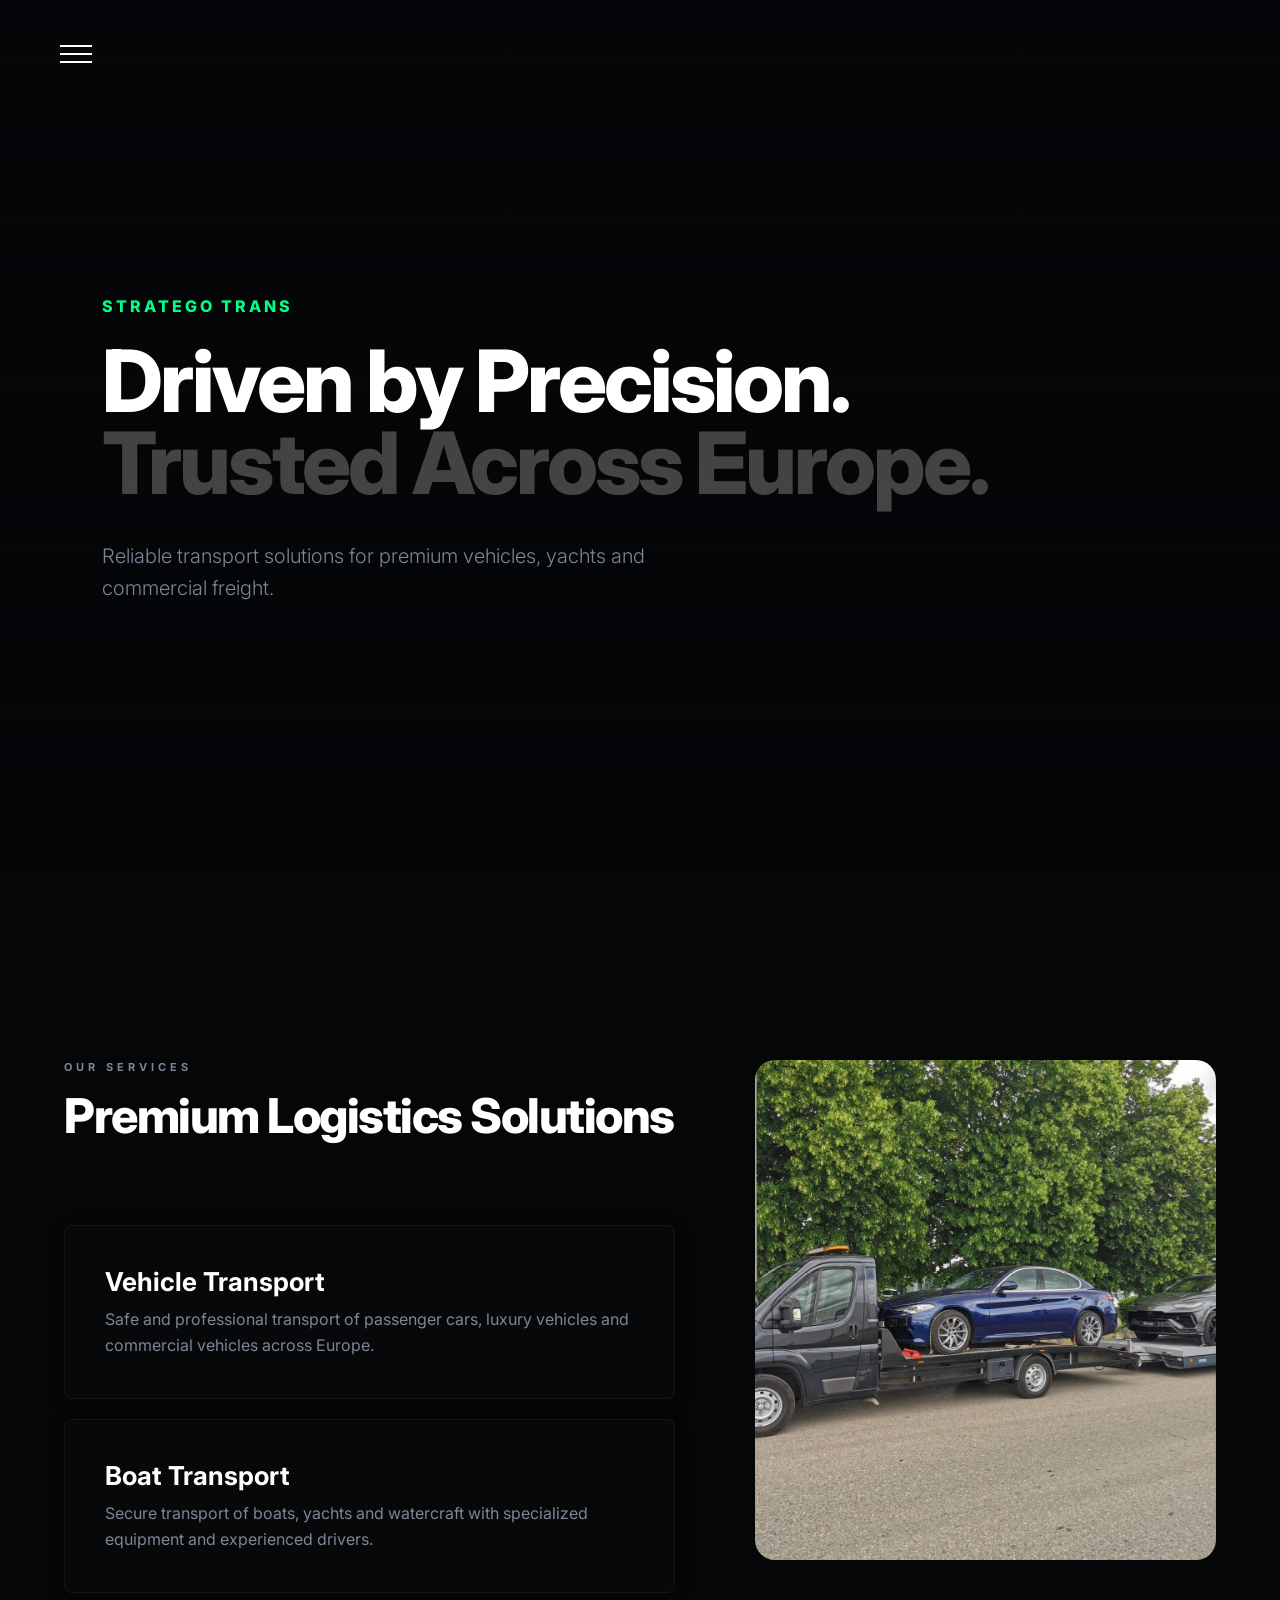
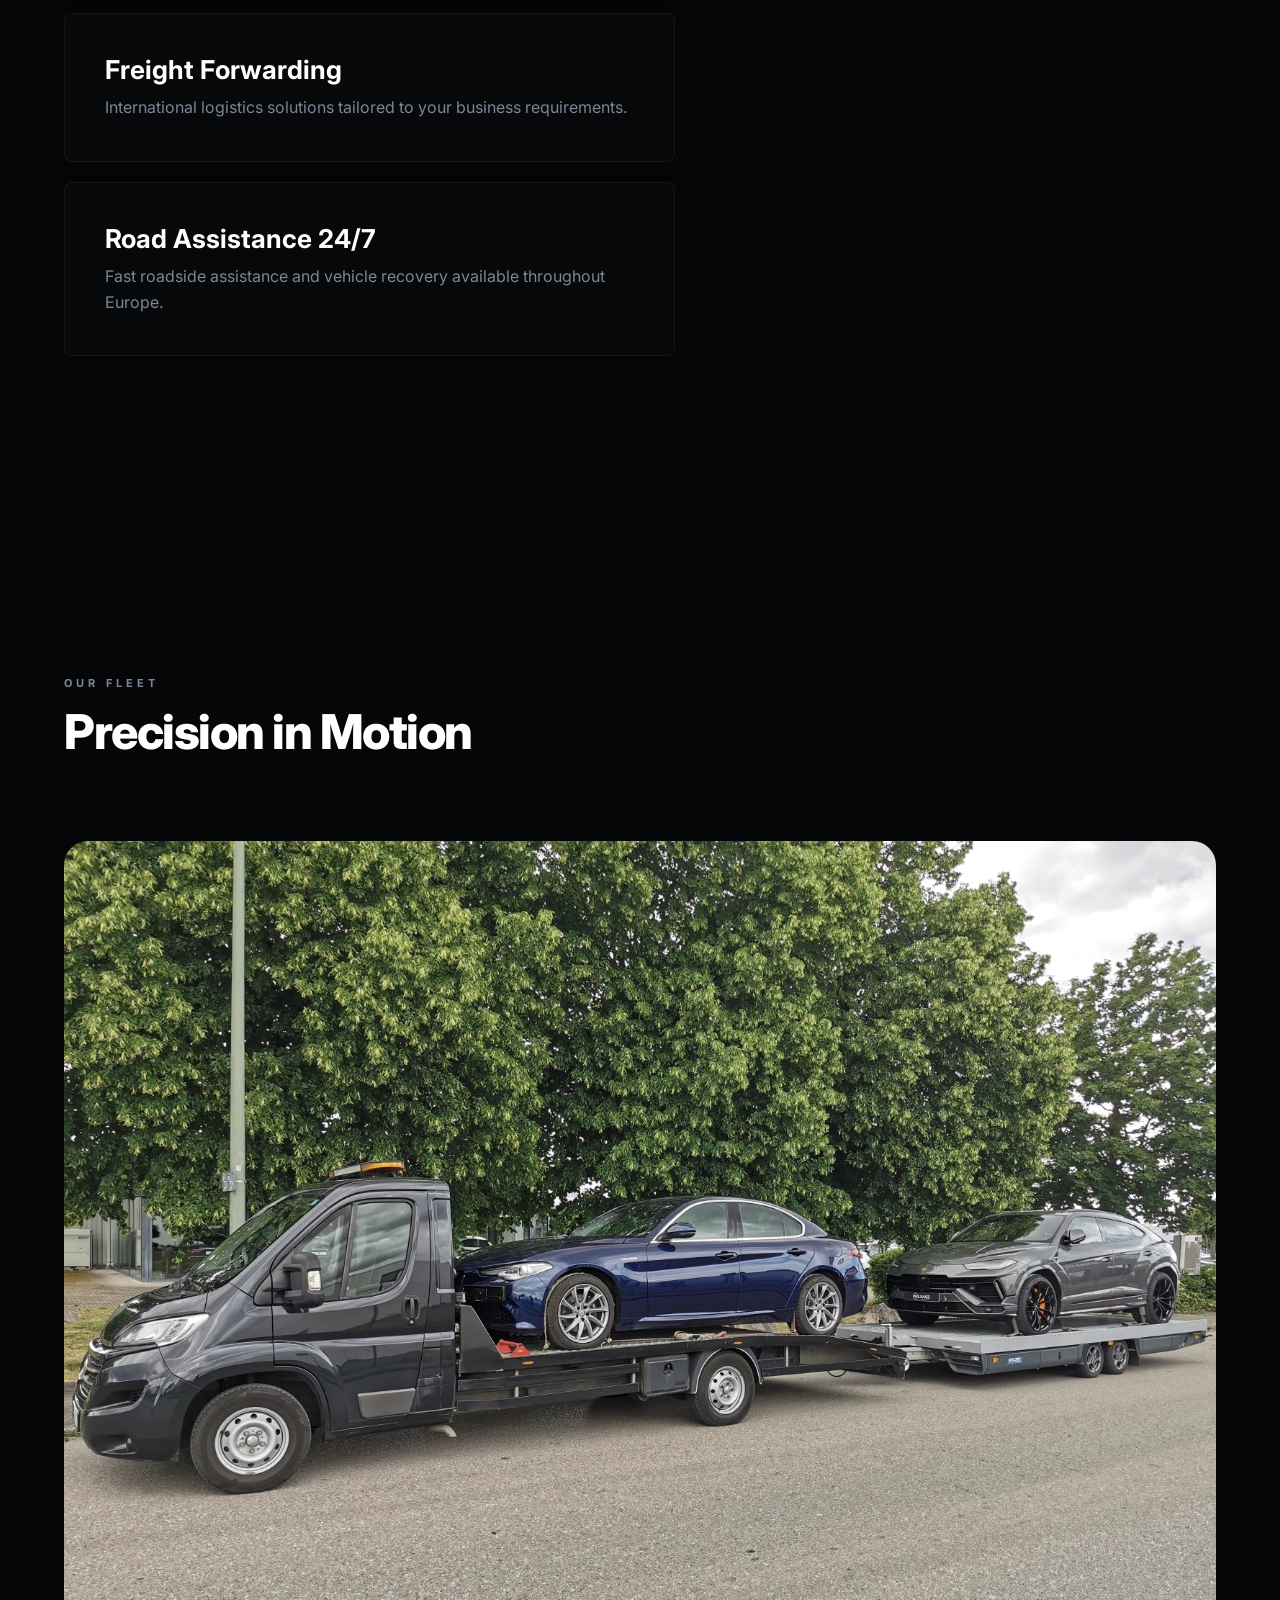
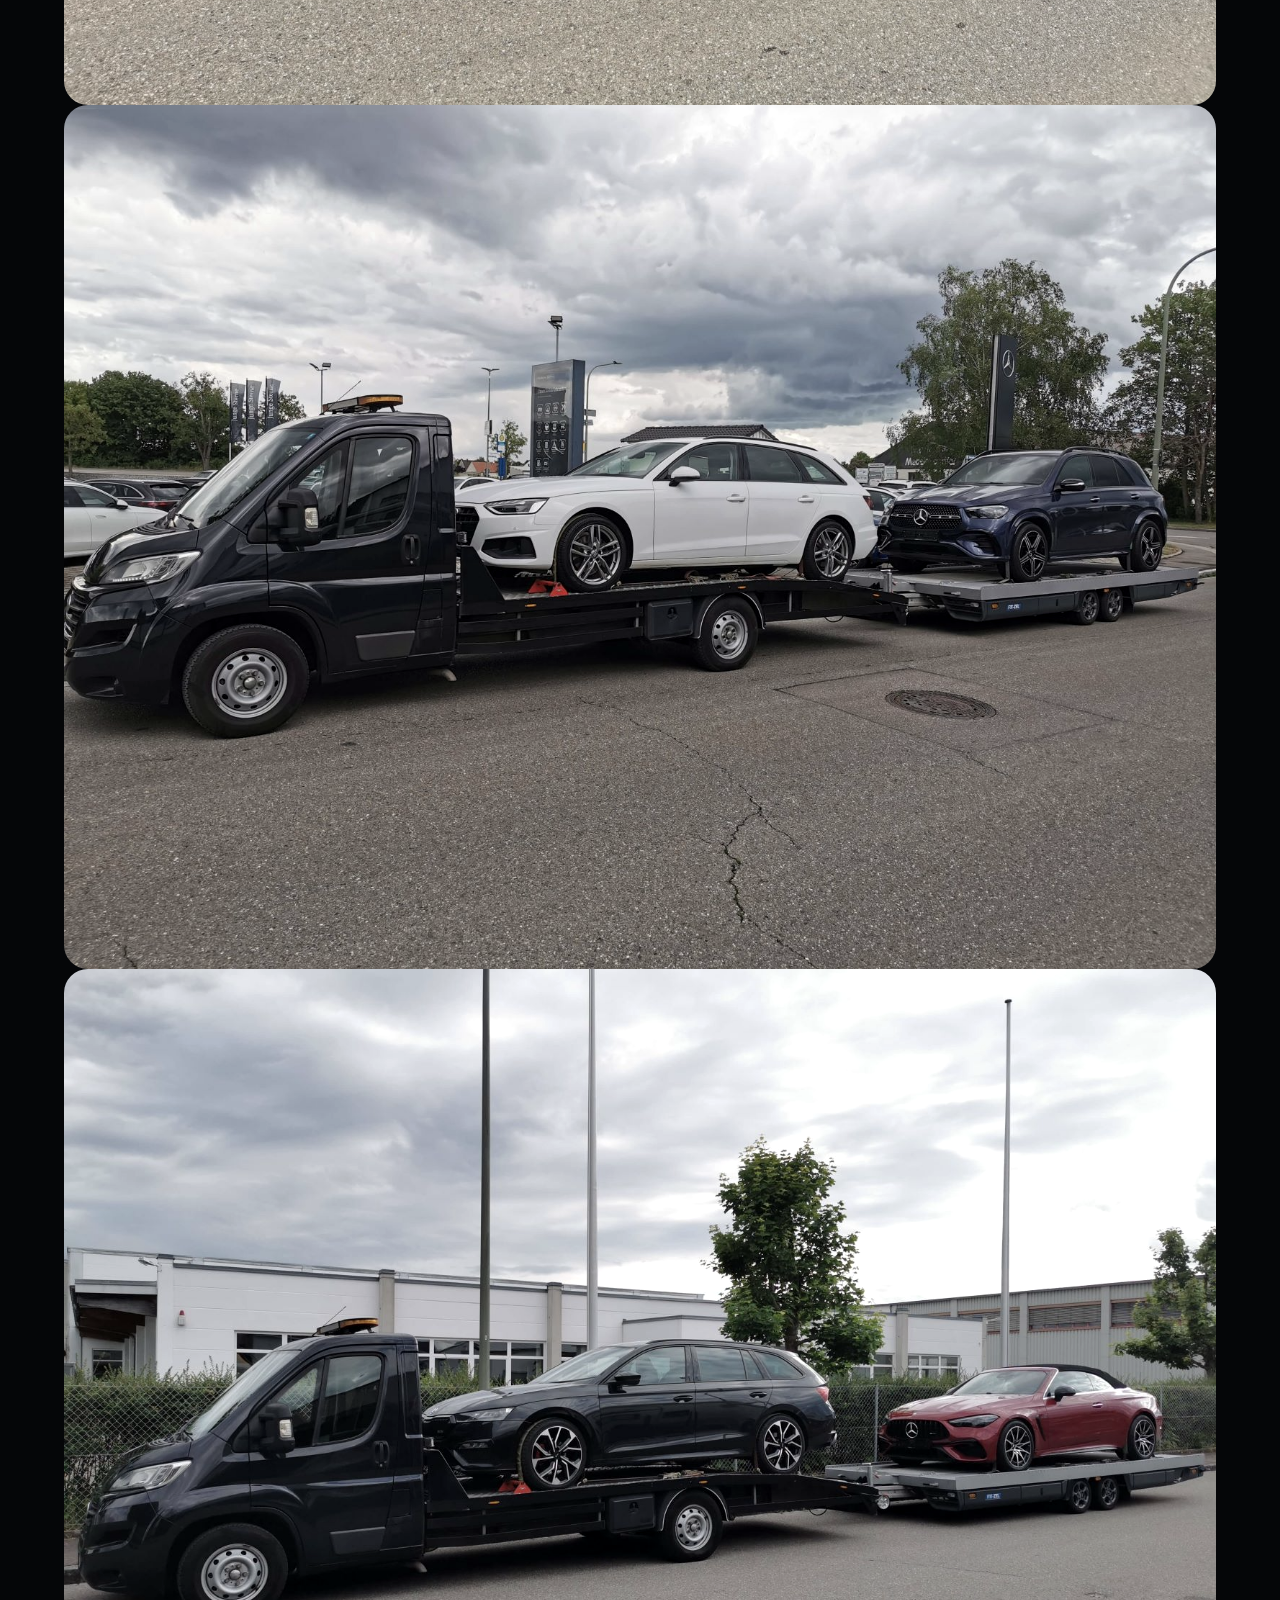
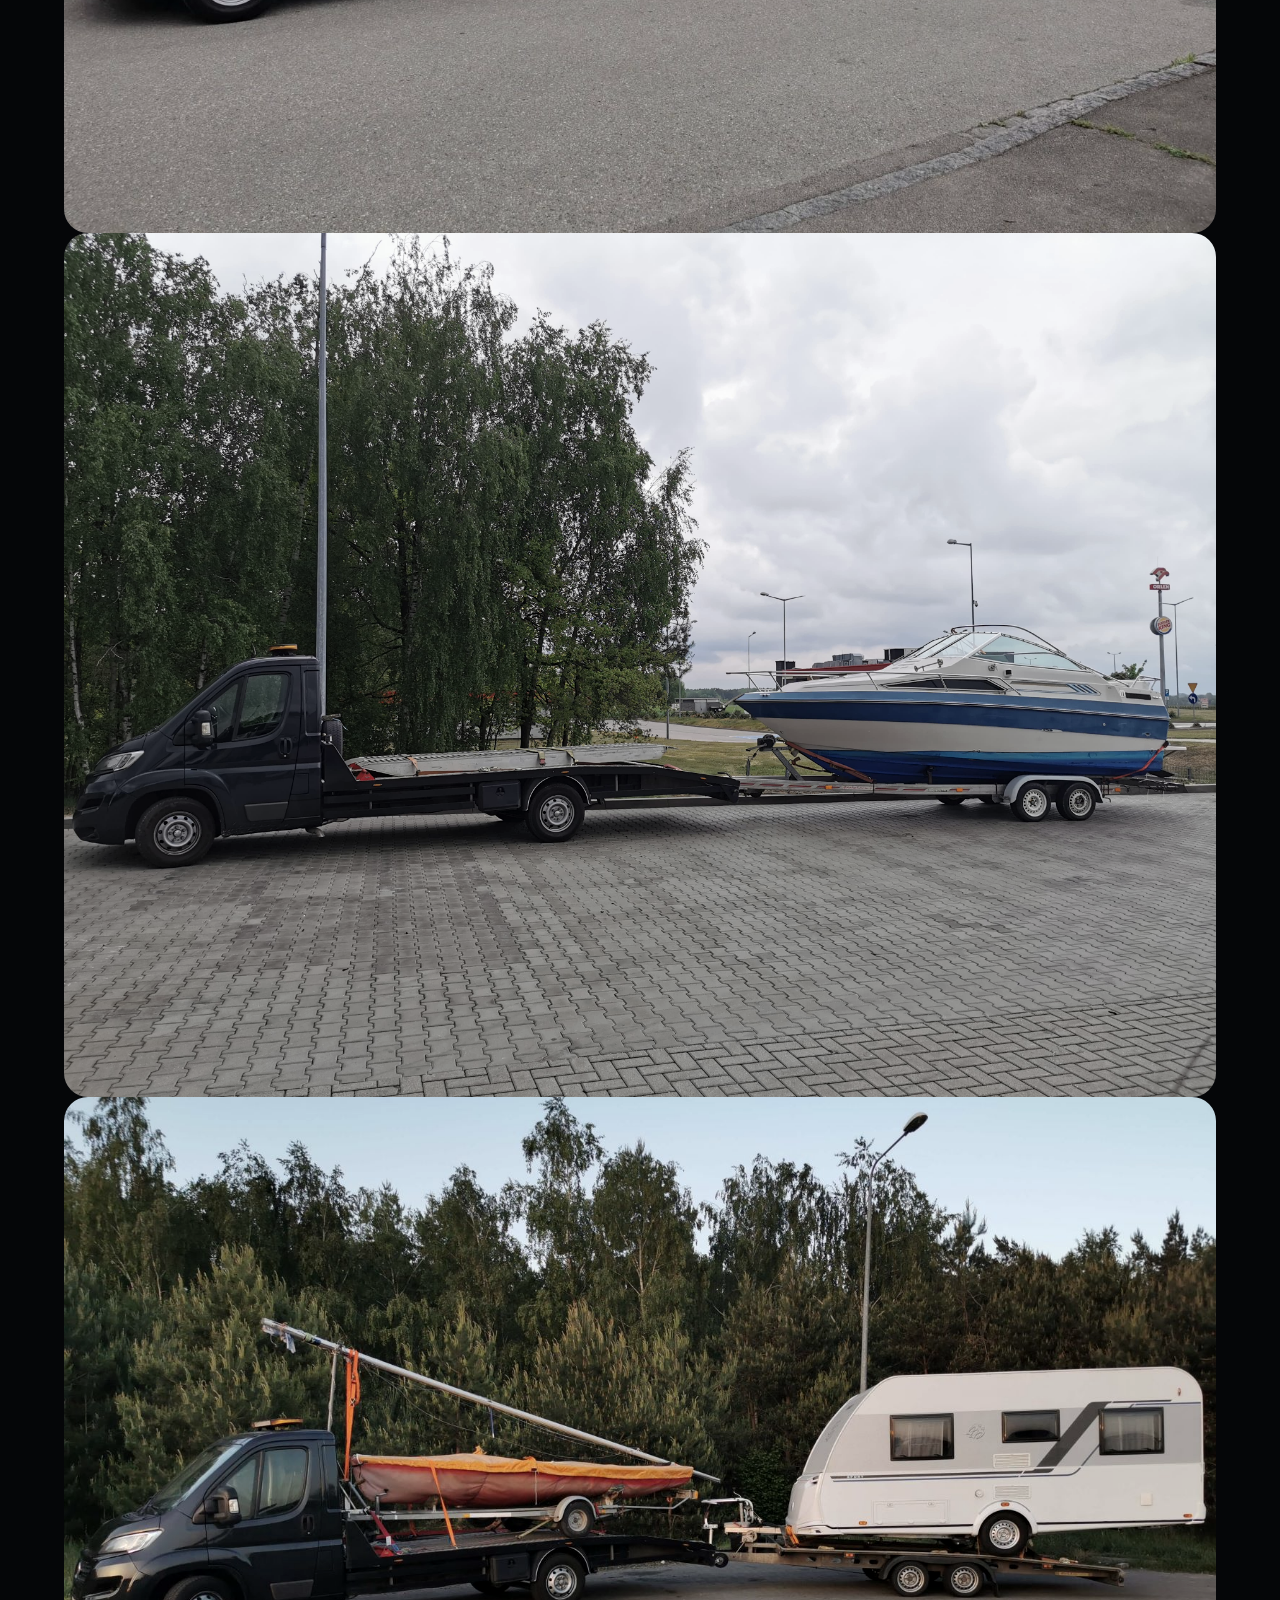
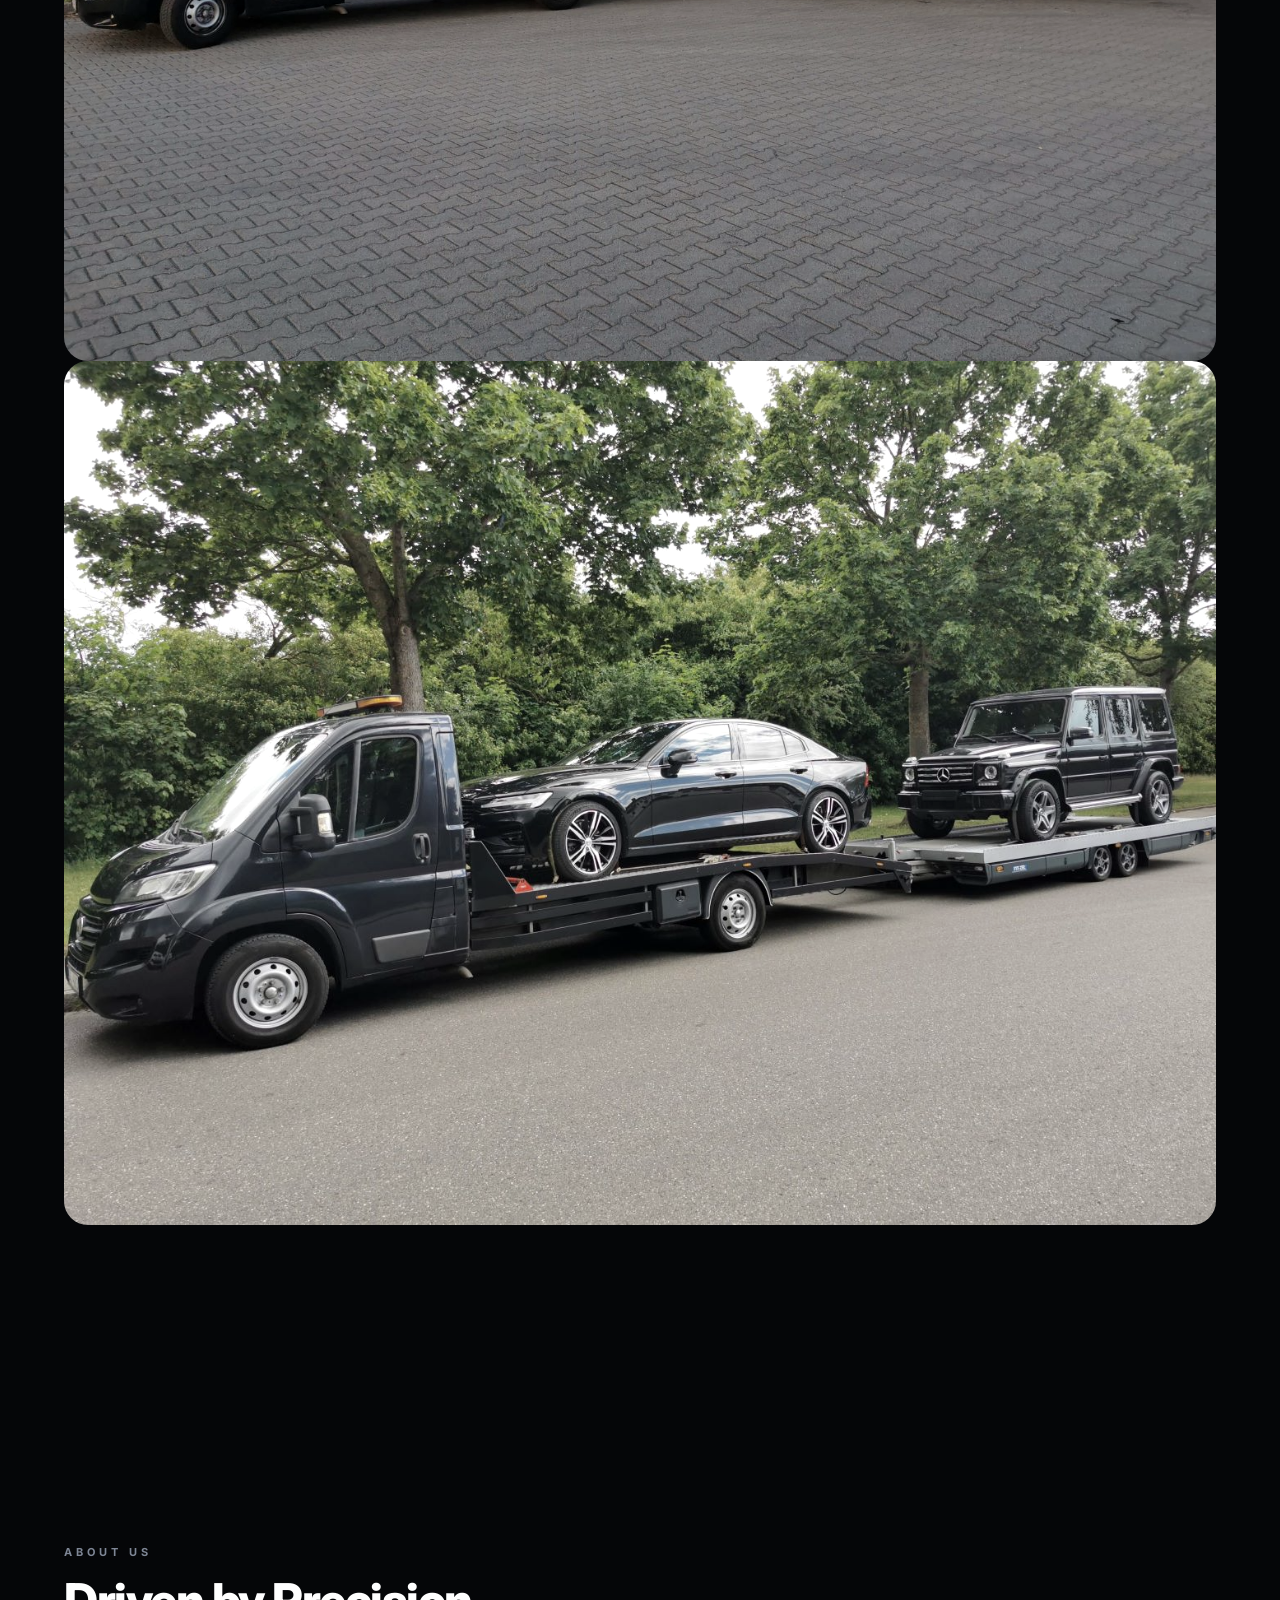
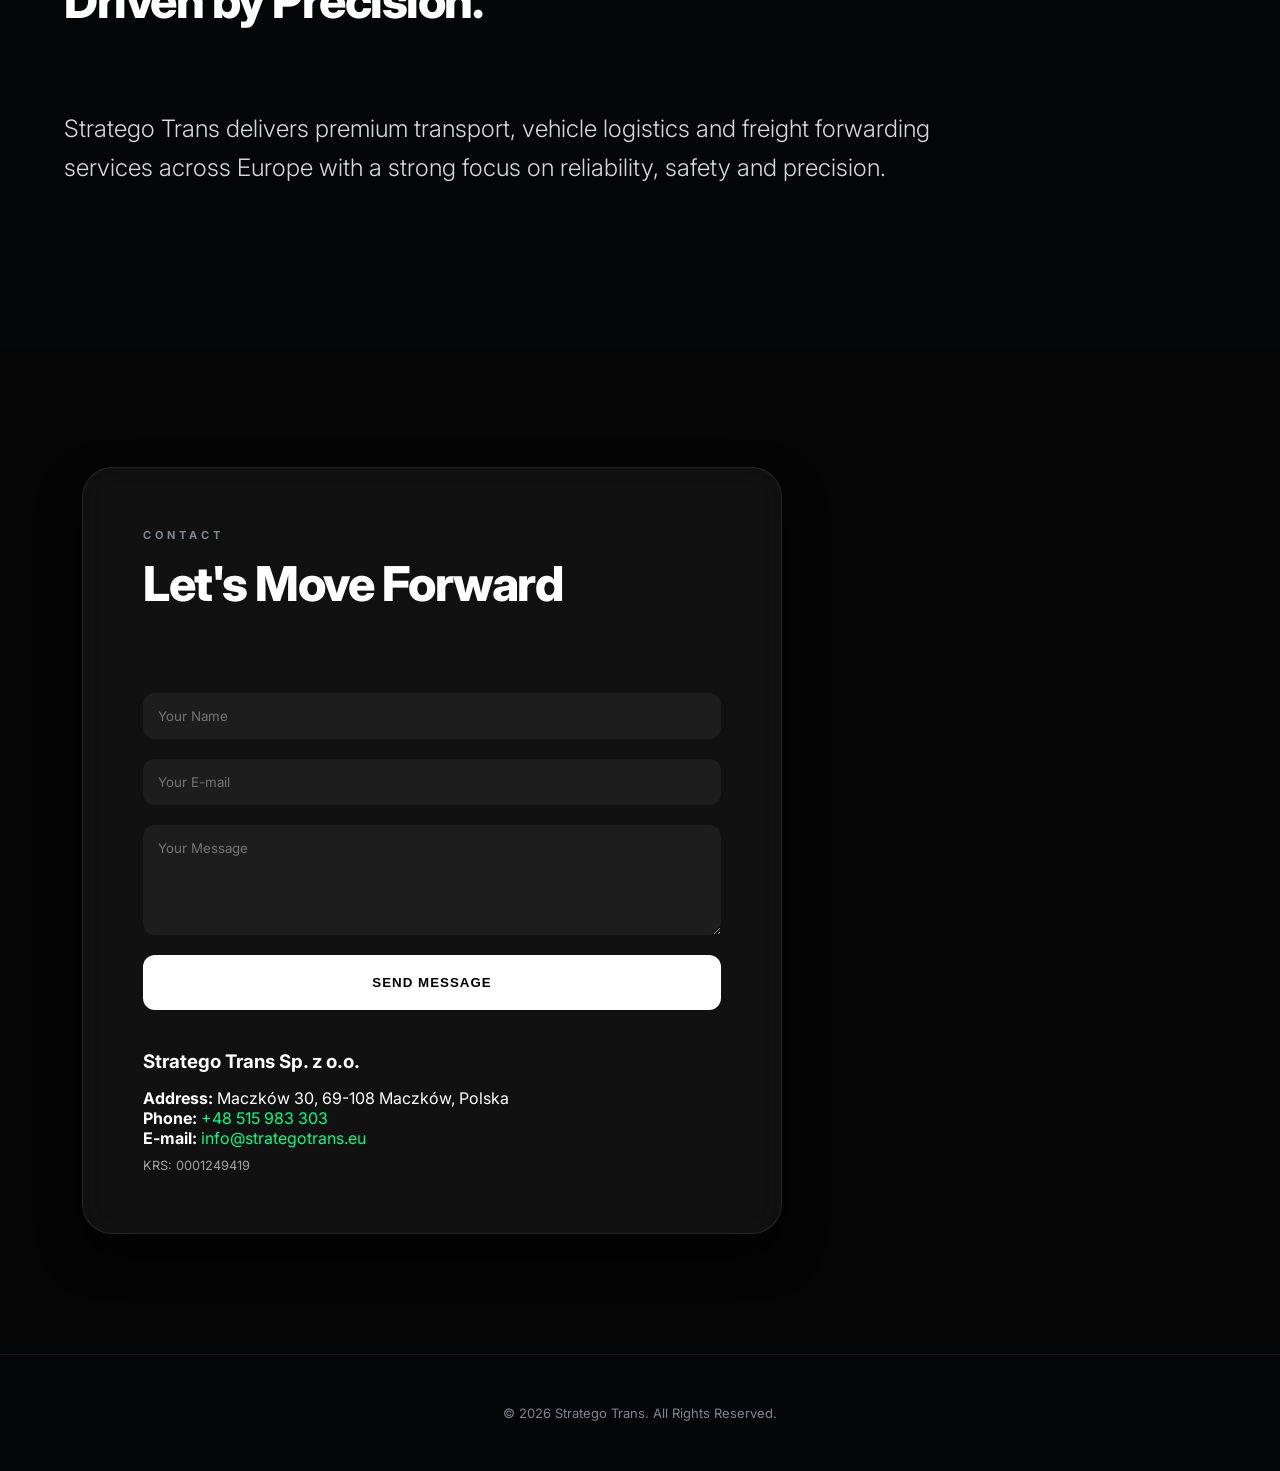
==== index.html @ e2c97ea3 "Update index.html" ====
<!DOCTYPE html>
<html lang="en">
<head>
    <meta charset="UTF-8">
    <meta name="viewport" content="width=device-width, initial-scale=1.0">
    
    <!-- SEO Nustatymai -->
    <title>Stratego Trans | Premium Transport Solutions</title>
    <meta name="description" content="Stratego Trans - International transport, freight forwarding and vehicle logistics throughout Europe.">
    
    <!-- Socialinių tinklų nustatymai (Open Graph) -->
    <meta property="og:title" content="Stratego Trans | Premium Transport Solutions">
    <meta property="og:description" content="Stratego Trans - International transport, freight forwarding and vehicle logistics throughout Europe.">
    <meta property="og:type" content="website">
    <meta property="og:url" content="https://www.strategotrans.eu">
    
    <!-- Šriftai ir stiliai -->
    <link rel="preconnect" href="https://fonts.googleapis.com">
    <link rel="preconnect" href="https://fonts.gstatic.com" crossorigin>
    <link href="https://fonts.googleapis.com/css2?family=Inter:wght@300;400;500;600;700;800&display=swap" rel="stylesheet">
    <link rel="stylesheet" href="assets/css/style.css">
</head>
<body id="top">

<!-- HERO SEKCIJA -->
<section class="hero">
    <video autoplay loop muted playsinline webkit-playsinline preload="auto" class="hero-video">
        <source src="assets/videos/video.mp4" type="video/mp4">
    </video>
    
    <div class="hero-overlay"></div>

    <!-- HEADER -->
    <header class="header animate-fade-in">
        <div class="header-inner">
            <a href="#" class="menu-btn" id="menuBtn">
                <span></span>
                <span></span>
                <span></span>
            </a>
        </div>
    </header>

    <!-- FULLSCREEN MENIU -->
    <div class="menu-backdrop" id="menuBackdrop"></div>
    <aside class="menu-overlay" id="menuOverlay">
        
        <div class="menu-bg-container">
            <div class="menu-bg-slide active" id="bg-default" style="background-image: linear-gradient(to bottom, rgba(5,6,8,0.25), rgba(5,6,8,0.8)), url('assets/images/truck1.jpg');"></div>
            <div class="menu-bg-slide" id="bg-home" style="background-image: linear-gradient(to bottom, rgba(5,6,8,0.25), rgba(5,6,8,0.8)), url('assets/images/truck1.jpg');"></div>
            <div class="menu-bg-slide" id="bg-services" style="background-image: linear-gradient(to bottom, rgba(5,6,8,0.25), rgba(5,6,8,0.8)), url('assets/images/truck2.jpg');"></div>
            <div class="menu-bg-slide" id="bg-gallery" style="background-image: linear-gradient(to bottom, rgba(5,6,8,0.15), rgba(5,6,8,0.8)), url('assets/images/truck3.jpg');"></div>
            <div class="menu-bg-slide" id="bg-about" style="background-image: linear-gradient(to bottom, rgba(5,6,8,0.25), rgba(5,6,8,0.8)), url('assets/images/truck4.jpg');"></div>
            <div class="menu-bg-slide" id="bg-contact" style="background-image: linear-gradient(to bottom, rgba(5,6,8,0.25), rgba(5,6,8,0.8)), url('assets/images/truck5.jpg');"></div>
            <div class="menu-bg-radial-overlay"></div>
        </div>
        
        <div class="menu-immersive-container">
            <div class="menu-header-brand">
                <h2>STRATEGO <span>TRANS</span></h2>
            </div>
            
            <nav class="fullscreen-nav-cards" id="navCardsContainer">
                <div class="menu-card card-1" style="--item-index: 1; --speed: 0.15;">
                    <a href="#top" data-bg="bg-home"><span class="card-title" id="nav-home">HOME</span></a>
                </div>
                <div class="menu-card card-2" style="--item-index: 2; --speed: -0.1;">
                    <a href="#services" data-bg="bg-services"><span class="card-title" id="nav-services">SERVICES</span></a>
                </div>
                <div class="menu-card card-3" style="--item-index: 3; --speed: 0.2;">
                    <a href="#gallery" data-bg="bg-gallery"><span class="card-title" id="nav-gallery">GALLERY</span></a>
                </div>
                <div class="menu-card card-4" style="--item-index: 4; --speed: -0.15;">
                    <a href="#about" data-bg="bg-about"><span class="card-title" id="nav-about">ABOUT</span></a>
                </div>
                <div class="menu-card card-5" style="--item-index: 5; --speed: 0.05;">
                    <a href="#contact" data-bg="bg-contact"><span class="card-title" id="nav-contact">CONTACT</span></a>
                </div>
            </nav>
            
            <div class="menu-footer-immersive">
                <!-- KALBŲ PASIRINKIMAS SU INTERAKCIJA -->
                <div class="menu-languages-immersive">
                    <a href="#" onclick="changeLang('de'); return false;">DE</a>
                    <a href="#" onclick="changeLang('en'); return false;">EN</a>
                    <a href="#" onclick="changeLang('pl'); return false;">PL</a>
                    <a href="#" onclick="changeLang('lt'); return false;">LT</a>
                    <a href="#" onclick="changeLang('ru'); return false;">RU</a>
                </div>
                <p id="menu-footer-text">Premium Transport & Logistics Standards</p>
            </div>
        </div>
    </aside>

    <div class="hero-content">
        <span class="studio-tag reveal-delay-1" style="font-size: 16px; font-weight: 800;">
            STRATEGO <span style="color: var(--accent);">TRANS</span>
        </span>
        <h1 class="reveal" id="hero-title">
            Driven by Precision.<br>
            <span>Trusted Across Europe.</span>
        </h1>
        <p class="reveal-delay-2" id="hero-desc">
            Reliable transport solutions for premium vehicles, yachts and commercial freight.
        </p>
    </div>
</section>

<!-- SERVICES -->
<section id="services" class="services section-scroll">
    <div class="container services-wrapper">
        <div class="services-content">
            <div class="section-title scroll-reveal">
                <span id="services-tag">OUR SERVICES</span>
                <h2 id="services-title">Premium Logistics Solutions</h2>
            </div>

            <div class="services-grid">
                <article class="service-card scroll-reveal" data-img="assets/images/truck1.jpg">
                    <h3 id="service1-title">Vehicle Transport</h3>
                    <p id="service1-desc">Safe and professional transport of passenger cars, luxury vehicles and commercial vehicles across Europe.</p>
                </article>

                <article class="service-card scroll-reveal" data-img="assets/images/truck2.jpg">
                    <h3 id="service2-title">Boat Transport</h3>
                    <p id="service2-desc">Secure transport of boats, yachts and watercraft with specialized equipment and experienced drivers.</p>
                </article>

                <article class="service-card scroll-reveal" data-img="assets/images/truck3.jpg">
                    <h3 id="service3-title">Freight Forwarding</h3>
                    <p id="service3-desc">International logistics solutions tailored to your business requirements.</p>
                </article>

                <article class="service-card scroll-reveal" data-img="assets/images/truck4.jpg">
                    <h3 id="service4-title">Road Assistance 24/7</h3>
                    <p id="service4-desc">Fast roadside assistance and vehicle recovery available throughout Europe.</p>
                </article>
            </div>
        </div>
        <div class="services-visual">
            <div class="visual-img" id="serviceVisual" style="background-image: url('assets/images/truck1.jpg');"></div>
        </div>
    </div>
</section>

<!-- GALLERY -->
<section id="gallery" class="gallery section-scroll">
    <div class="container">
        <div class="section-title scroll-reveal">
            <span id="gallery-tag">OUR FLEET</span>
            <h2 id="gallery-title">Precision in Motion</h2>
        </div>
        
        <div class="gallery-grid-masonry">
            <div class="gallery-item item-large scroll-reveal">
                <img src="assets/images/truck1.jpg" alt="Premium Transport">
            </div>
            <div class="gallery-item scroll-reveal">
                <img src="assets/images/truck3.jpg" alt="Professional Team">
            </div>
            <div class="gallery-item scroll-reveal">
                <img src="assets/images/truck23.jpg" alt="Professional Team">
            </div>
            <div class="gallery-item scroll-reveal">
                <img src="assets/images/truck22.jpg" alt="Professional Team">
            </div>
            <div class="gallery-item scroll-reveal">
                <img src="assets/images/truck21.jpg" alt="Professional Team">
            </div>
            <div class="gallery-item item-wide scroll-reveal">
                <img src="assets/images/truck20.jpg" alt="Across Europe">
            </div>
        </div>
    </div>
</section>

<!-- ABOUT -->
<section id="about" class="about section-scroll">
    <div class="container">
        <div class="section-title scroll-reveal">
            <span id="about-tag">ABOUT US</span>
            <h2 id="about-title">Driven by Precision.</h2>
        </div>
        <p class="about-text scroll-reveal" id="about-text">
            Stratego Trans delivers premium transport, vehicle logistics and freight forwarding services across Europe with a strong focus on reliability, safety and precision.
        </p>
    </div>
</section>

<!-- CONTACT -->
<section id="contact" class="contact section-scroll">
    <div class="container">
        <div class="contact-container scroll-reveal"> <!-- Čia pridėjome stiklinę kortelę -->
            <div class="section-title">
                <span id="contact-tag">CONTACT</span>
                <h2 id="contact-title">Let's Move Forward</h2>
            </div>
            
            <form action="https://api.web3forms.com/submit" method="POST" class="contact-form">
    <!-- Jūsų raktas -->
    <input type="hidden" name="access_key" value="7f057cee-d1fa-4f00-8242-bbabba4e6e4a">
    
    <!-- Paslėptas laukas apsaugai nuo robotų -->
    <input type="checkbox" name="botcheck" class="hidden" style="display: none;">
    
    <input type="text" name="name" id="form-name" placeholder="Your Name" required>
    <input type="email" name="email" id="form-email" placeholder="Your E-mail" required>
    <textarea name="message" id="form-message" placeholder="Your Message" rows="5" required></textarea>
    
    <button type="submit" id="form-submit">SEND MESSAGE</button>
</form>

            <div class="contact-info-box" style="margin-top: 40px; color: #fff;">
                <h3 style="margin-bottom: 15px;">Stratego Trans Sp. z o.o.</h3>
                <p><strong id="label-address">Address:</strong> Maczków 30, 69-108 Maczków, Polska</p>
                <p><strong id="label-phone">Phone:</strong> <a href="tel:+48515983303" style="color: var(--accent);">+48 515 983 303</a></p>
                <p><strong id="label-email">E-mail:</strong> <a href="mailto:info@strategotrans.eu" style="color: var(--accent);">info@strategotrans.eu</a></p>
                <p style="font-size: 0.8em; opacity: 0.6; margin-top: 10px;">KRS: 0001249419</p>
            </div>
        </div>
    </div>
</section>

<!-- FOOTER -->
<footer class="footer">
    <div class="container" id="footer-copy">
        &copy; 2026 Stratego Trans. All Rights Reserved.
    </div>
</footer>

<!-- Štai čia prijungiame skriptą, kuris valdo vertimus -->
<script src="assets/js/app.js"></script>
</body>
</html>
---- assets/css/style.css ----
/* ==================================================
   STRATEGO TRANS — ULTRA PREMIUM STUDIO EDITION
================================================== */

:root {
    --bg-dark: #050608;
    --bg-card: #0c0e12;
    --border-light: rgba(255, 255, 255, 0.05);
    --text-main: #ffffff;
    --text-muted: #7e8695;
    --accent: #00ff87;
    --transition-cubic: all 0.6s cubic-bezier(0.16, 1, 0.3, 1);
}

* {
    margin: 0;
    padding: 0;
    box-sizing: border-box;
}

html {
    scroll-behavior: smooth;
}

body {
    font-family: 'Inter', sans-serif;
    background: var(--bg-dark);
    color: var(--text-main);
    overflow-x: hidden;
    -webkit-font-smoothing: antialiased;
}

a {
    text-decoration: none;
    color: inherit;
}

img {
    max-width: 100%;
    display: block;
}

.container {
    width: min(1200px, 90%);
    margin: auto;
}

/* ==========================================
   ANIMACIJOS (INITIAL & SCROLL REVEAL)
========================================== */
.animate-fade-in {
    opacity: 0;
    animation: fadeIn 1.2s cubic-bezier(0.16, 1, 0.3, 1) forwards;
}

.reveal {
    opacity: 0;
    transform: translateY(30px);
    animation: revealUp 1.2s cubic-bezier(0.16, 1, 0.3, 1) forwards;
    animation-delay: 0.2s;
}

.reveal-delay-1 {
    opacity: 0;
    transform: translateY(20px);
    animation: revealUp 1.2s cubic-bezier(0.16, 1, 0.3, 1) forwards;
    animation-delay: 0.1s;
}

.reveal-delay-2 {
    opacity: 0;
    transform: translateY(20px);
    animation: revealUp 1.2s cubic-bezier(0.16, 1, 0.3, 1) forwards;
    animation-delay: 0.4s;
}

.scroll-reveal {
    opacity: 0;
    transform: translateY(40px);
    transition: var(--transition-cubic);
}

.scroll-reveal.active {
    opacity: 1;
    transform: translateY(0);
}

@keyframes fadeIn {
    to { opacity: 1; }
}

@keyframes revealUp {
    to {
        opacity: 1;
        transform: translateY(0);
    }
}

/* ==========================================
   VIDEO HERO SEKCIJA
========================================== */
.hero {
    position: relative;
    width: 100%;
    height: 100vh;
    display: flex;
    align-items: center;
    overflow: hidden;
}

.hero-video {
    position: absolute;
    top: 50%;
    left: 50%;
    width: 100%;
    height: 100%;
    object-fit: cover;
    transform: translate(-50%, -50%);
    z-index: 1;
    filter: brightness(0.35) contrast(1.05);
}

.hero-overlay {
    position: absolute;
    inset: 0;
    background: linear-gradient(to bottom, rgba(5,6,8,0.1) 0%, var(--bg-dark) 98%);
    z-index: 2;
}

/* ==========================================
   HEADER & HAMBURGER
========================================== */
.header {
    position: fixed;
    top: 0;
    left: 0;
    width: 100%;
    z-index: 10001;
    padding: 45px 60px;
    pointer-events: none;
}

.header-inner {
    display: flex;
    justify-content: flex-start;
    align-items: center;
}

.menu-btn {
    width: 32px;
    height: 18px;
    display: flex;
    flex-direction: column;
    justify-content: space-between;
    cursor: pointer;
    z-index: 10002;
    pointer-events: auto;
    transition: transform 0.2s cubic-bezier(0.16, 1, 0.3, 1);
}

.menu-btn span {
    width: 100%;
    height: 2px;
    background: var(--text-main);
    transition: transform 0.4s cubic-bezier(0.16, 1, 0.3, 1), background-color 0.3s, width 0.3s;
}

.menu-btn:hover span {
    background: var(--accent) !important;
}

.menu-btn:hover span:nth-child(2) { 
    width: 70%;
}

.menu-btn:active {
    transform: scale(0.85) rotate(5deg);
}

.menu-btn.active span {
    background: var(--text-main);
}
.menu-btn.active:hover span {
    background: var(--accent) !important;
}
.menu-btn.active span:nth-child(1) { transform: translateY(8px) rotate(45deg); }
.menu-btn.active span:nth-child(2) { opacity: 0; width: 0; }
.menu-btn.active span:nth-child(3) { transform: translateY(-8px) rotate(-45deg); }

/* ==========================================
   ASYMMETRIC FLOATING CARDS MENIU
========================================== */
.menu-backdrop {
    position: fixed;
    inset: 0;
    background: rgba(5, 6, 8, 0.4);
    backdrop-filter: blur(20px);
    -webkit-backdrop-filter: blur(20px);
    opacity: 0;
    visibility: hidden;
    transition: opacity 0.6s ease;
    z-index: 9998;
}

.menu-backdrop.active {
    opacity: 1;
    visibility: visible;
}

.menu-overlay {
    position: fixed;
    inset: 0;
    width: 100%;
    height: 100vh;
    background: #050608;
    opacity: 0;
    visibility: hidden;
    transition: opacity 0.6s ease, visibility 0.6s;
    z-index: 9999;
    display: flex;
    justify-content: center;
    align-items: center;
}

.menu-overlay.active {
    opacity: 1;
    visibility: visible;
}

.menu-bg-container {
    position: absolute;
    inset: 0;
    width: 100%;
    height: 100%;
    z-index: 1;
    overflow: hidden;
}

.menu-bg-slide {
    position: absolute;
    inset: 0;
    width: 100%;
    height: 100%;
    background-size: cover;
    background-position: center;
    filter: brightness(0.42) contrast(1.05);
    opacity: 0;
    transform: scale(1.03);
    will-change: opacity, transform;
    transition: opacity 0.5s cubic-bezier(0.25, 0.46, 0.45, 0.94), transform 0.8s cubic-bezier(0.25, 0.46, 0.45, 0.94);
}

.menu-bg-slide.active {
    opacity: 1;
    transform: scale(1);
}

.menu-bg-radial-overlay {
    position: absolute;
    inset: 0;
    background: radial-gradient(circle at center, rgba(5,6,8,0.1) 10%, rgba(5,6,8,0.85) 90%);
}

.menu-immersive-container {
    position: relative;
    z-index: 2;
    width: min(1300px, 95%);
    height: 85vh;
    display: flex;
    flex-direction: column;
    justify-content: space-between;
    align-items: center;
}

.menu-header-brand h2 {
    font-size: 18px;
    font-weight: 800;
    letter-spacing: 5px;
    color: #fff;
    opacity: 0;
    transform: translateY(-10px);
    transition: all 0.6s ease 0.2s;
    margin-top: 10px;
}

.menu-overlay.active .menu-header-brand h2 {
    opacity: 1;
    transform: translateY(0);
}

.menu-header-brand h2 span {
    color: var(--accent);
}

.fullscreen-nav-cards {
    position: relative;
    width: 100%;
    height: 50vh;
    display: grid;
    grid-template-columns: repeat(5, 1fr);
    gap: 24px;
    align-items: center;
}

.menu-card {
    background: rgba(255, 255, 255, 0.02);
    border: 1px solid rgba(255, 255, 255, 0.08);
    backdrop-filter: blur(12px);
    -webkit-backdrop-filter: blur(12px);
    border-radius: 20px;
    padding: 40px 30px;
    height: 250px;
    display: flex;
    flex-direction: column;
    justify-content: center;
    align-items: center;
    cursor: pointer;
    position: relative;
    overflow: hidden;
    opacity: 0;
    transform: translateY(50px);
    will-change: transform, opacity;
    transition: 
        transform 0.8s cubic-bezier(0.16, 1, 0.3, 1), 
        border-color 0.4s cubic-bezier(0.16, 1, 0.3, 1), 
        background-color 0.4s cubic-bezier(0.16, 1, 0.3, 1), 
        box-shadow 0.4s cubic-bezier(0.16, 1, 0.3, 1),
        opacity 0.8s;
}

.menu-overlay.active .menu-card {
    opacity: 1;
    transform: translateY(0);
    transition-delay: calc(var(--item-index) * 0.08s);
}

.card-1 { transform: translateY(-20px); }
.card-2 { transform: translateY(40px); }
.card-3 { transform: translateY(-40px); }
.card-4 { transform: translateY(20px); }
.card-5 { transform: translateY(-10px); }

.menu-card a {
    display: flex;
    flex-direction: column;
    width: 100%;
    height: 100%;
    justify-content: center;
    align-items: center;
}

.menu-card .card-title {
    font-size: 34px;
    font-weight: 800;
    color: rgba(255, 255, 255, 0.65);
    letter-spacing: -1px;
    transition: color 0.3s ease, transform 0.3s cubic-bezier(0.16, 1, 0.3, 1);
}

.menu-card:hover {
    background: rgba(0, 255, 135, 0.03); 
    border-color: var(--accent);
    box-shadow: 0 10px 30px rgba(0, 255, 135, 0.12);
}

.menu-card:hover .card-title {
    color: var(--accent); 
    transform: scale(1.05); 
}

.menu-footer-immersive {
    display: flex;
    flex-direction: column;
    gap: 15px;
    text-align: center;
    opacity: 0;
    transform: translateY(10px);
    transition: all 0.6s ease 0.5s;
    margin-bottom: 10px;
}

.menu-overlay.active .menu-footer-immersive {
    opacity: 1;
    transform: translateY(0);
}

.menu-languages-immersive {
    display: flex;
    gap: 20px;
    justify-content: center;
}

.menu-languages-immersive a {
    font-size: 13px;
    font-weight: 700;
    letter-spacing: 2px;
    color: var(--text-muted);
    transition: color 0.3s;
}

.menu-languages-immersive a:hover {
    color: var(--accent);
}

.menu-footer-immersive p {
    font-size: 13px;
    color: rgba(255, 255, 255, 0.3);
    letter-spacing: 1px;
}

/* ==========================================
   HERO TURINYS
========================================== */
.hero-content {
    position: relative;
    z-index: 10;
    width: min(1000px, 90%);
    margin-left: 8%;
}

.studio-tag {
    font-size: 12px;
    text-transform: uppercase;
    letter-spacing: 3px;
    color: var(--accent);
    display: block;
    margin-bottom: 25px;
    font-weight: 700;
}

.hero-content h1 {
    font-size: clamp(42px, 7.5vw, 86px);
    font-weight: 800;
    line-height: 0.95;
    letter-spacing: -3px;
    margin-bottom: 35px;
}

.hero-content h1 span {
    color: rgba(255, 255, 255, 0.25);
}

.hero-content p {
    font-size: clamp(16px, 2.2vw, 20px);
    line-height: 1.6;
    max-width: 600px;
    color: var(--text-muted);
    font-weight: 300;
}

/* ==========================================
   SERVICES (STICKY LAYOUT)
========================================== */
.services-wrapper { 
    display: flex; 
    gap: 80px; 
    align-items: flex-start; 
}
.services-content { 
    flex: 1; 
}
.services-visual { 
    flex: 0 0 40%; 
    position: sticky; 
    top: 120px; 
    height: 500px; 
    border-radius: 20px; 
    overflow: hidden; /* Būtina, kad scale efektas gražiai atrodytų */
    will-change: transform; 
}
.visual-img { 
    width: 100%; 
    height: 100%; 
    background-size: cover; 
    background-position: center; 
    transition: 0.6s cubic-bezier(0.16, 1, 0.3, 1); 
}
.services-grid { 
    display: grid; 
    grid-template-columns: 1fr; 
    gap: 20px; 
}

.services, .gallery, .about, .contact {
    padding: 160px 0;
    background: var(--bg-dark);
}

.section-title { margin-bottom: 80px; }
.section-title span { font-size: 11px; letter-spacing: 4px; color: var(--text-muted); font-weight: 700; display: block; margin-bottom: 12px; }
.section-title h2 { font-size: clamp(32px, 4vw, 48px); font-weight: 800; letter-spacing: -1.5px; }

.service-card {
    padding: 40px;
    background: rgba(255, 255, 255, 0.01);
    border-radius: 16px;
    border: 1px solid var(--border-light);
    cursor: pointer;
    transition: var(--transition-cubic);
}
.service-card:hover {
    border-color: var(--accent);
    background: rgba(255, 255, 255, 0.03);
}
.service-card h3 { font-size: 26px; font-weight: 700; margin-bottom: 10px; }
.service-card p { color: var(--text-muted); line-height: 1.6; }

/* ==================================================
   CONTACT FORM STYLES (INTEGRATED)
   ================================================== */
.contact-form { 
    display: flex; 
    flex-direction: column; 
    gap: 20px; 
    max-width: 600px; 
    margin-top: 40px;
}

.contact-form input, 
.contact-form textarea {
    background: rgba(255, 255, 255, 0.03);
    border: 1px solid var(--border-light);
    padding: 20px;
    color: #fff;
    border-radius: 12px;
    font-family: 'Inter', sans-serif;
    width: 100%;
}

.contact-form input:focus, 
.contact-form textarea:focus {
    outline: none;
    border-color: var(--accent);
}

.contact-form button {
    background: var(--accent);
    color: #000;
    padding: 20px;
    border: none;
    border-radius: 12px;
    font-weight: 800;
    cursor: pointer;
    transition: 0.3s;
    text-transform: uppercase;
    letter-spacing: 1px;
}

.contact-form button:hover { 
    opacity: 0.8; 
    box-shadow: 0 0 20px rgba(0, 255, 135, 0.2);
}

/* ==========================================
   GALLERY SECTION (MASONRY PREMIUM)
========================================== */
.gallery-grid-premium {
    display: grid;
    grid-template-columns: repeat(3, 1fr);
    grid-auto-rows: 300px;
    gap: 20px;
}

.gallery-item { 
    position: relative; 
    border-radius: 24px; 
    overflow: hidden; 
    background: #0f1115; 
}

.item-wide { grid-column: span 2; }
.item-large { grid-row: span 2; } /* Pridėjau dideliam kadrui */

.gallery-item img { 
    width: 100%; 
    height: 100%; 
    object-fit: cover; 
    filter: grayscale(30%) contrast(1.05); 
    transition: transform 0.7s cubic-bezier(0.16, 1, 0.3, 1), filter 0.7s; 
}

.gallery-item-overlay { 
    position: absolute; 
    bottom: 30px; 
    left: 30px;
    background: rgba(0,0,0,0.4); 
    padding: 10px 20px; 
    border-radius: 50px; 
    backdrop-filter: blur(10px);
    font-size: 12px; 
    text-transform: uppercase; 
    letter-spacing: 2px; 
    opacity: 0; 
    transition: opacity 0.5s ease; 
}

.gallery-item:hover img { 
    filter: grayscale(0%) contrast(1); 
    transform: scale(1.04); 
}

.gallery-item:hover .gallery-item-overlay { opacity: 1; }

/* ABOUT & CONTACT */
.about-text { max-width: 900px; font-size: clamp(18px, 2.8vw, 24px); line-height: 1.6; color: rgba(255, 255, 255, 0.85); font-weight: 300; }
.contact-details p { font-size: clamp(22px, 4vw, 36px); font-weight: 700; margin-top: 20px; letter-spacing: -1.5px; }
.hover-underline { position: relative; display: inline-block; }
.hover-underline::after { content: ''; position: absolute; width: 100%; transform: scaleX(0); height: 2px; bottom: 0; left: 0; background-color: var(--accent); transform-origin: bottom right; transition: transform 0.4s cubic-bezier(0.16, 1, 0.3, 1); }
.hover-underline:hover::after { transform: scaleX(1); transform-origin: bottom left; }
.footer { padding: 50px 20px; border-top: 1px solid var(--border-light); text-align: center; font-size: 13px; color: var(--text-muted); }

@media (max-width: 1024px) {
    .fullscreen-nav-cards { grid-template-columns: repeat(3, 1fr); height: auto; gap: 16px; padding: 20px 0; }
    .menu-card { height: 180px; padding: 20px; transform: none !important; }
    .menu-card:hover { box-shadow: none; }
    .menu-card .card-title { font-size: 24px; }
}

@media (max-width: 768px) {
    /* Paslaugų sekcija */
    .services-wrapper { flex-direction: column !important; }
    
    .services-visual { 
        position: relative !important; 
        height: 300px !important; 
        width: 100% !important; 
        order: -1 !important; 
        display: block !important;
        opacity: 1 !important;
        transform: none !important;
        background-color: #1a1c22;
        background-size: cover !important;
        background-position: center !important;
    }

    /* Galerija */
    .gallery-grid-premium {
        display: flex !important;
        overflow-x: auto !important;
        flex-wrap: nowrap !important;
    }
    
    .gallery-item {
        flex: 0 0 80vw !important;
        height: 300px !important;
    }
}

/* ==================================================
   ATNAUJINTI KINEMATINIAI STILIAI
================================================== */

.scroll-reveal {
    opacity: 0;
    transform: translateY(30px);
    transition: all 1.2s cubic-bezier(0.22, 1, 0.36, 1);
}

.scroll-reveal.active {
    opacity: 1;
    transform: translateY(0);
}

#serviceVisual {
    transition: background-image 0.8s ease-in-out, transform 2s ease-out;
    opacity: 1; /* Įsitikink, kad elementas matomas */
}

/* ==================================================
   NUOTRAUKŲ OPTIMIZAVIMAS IR RĖMELIAI
================================================== */

.service-card, .gallery-item img {
    object-fit: cover; 
    width: 100%;
    height: 100%;
}

.service-card {
    border-radius: 8px;
    overflow: hidden;
    /* Pridedu subtilų šešėlį, kad atrodytų profesionaliau */
    box-shadow: 0 4px 15px rgba(0,0,0,0.2); 
}

/* Minimalistinė, premium kontaktų sekcija */
#contact {
    background-color: #050505; /* Labai tamsus, gilus fonas */
    padding: 120px 20px;
    display: flex;
    justify-content: center;
    align-items: center;
}

.contact-container {
    background: rgba(255, 255, 255, 0.02); /* Labai subtilus skaidrumas */
    backdrop-filter: blur(15px); /* „Stiklo“ efektas */
    border: 1px solid rgba(255, 255, 255, 0.08);
    padding: 60px;
    border-radius: 30px; /* Daugiau apvalumo – moderniau */
    max-width: 700px;
    width: 100%;
    box-shadow: 0 20px 40px rgba(0,0,0,0.5); /* Gilus šešėlis suteikia svorio */
}

/* Teksto spalvos, kad gražiai žiūrėtųsi tamsiame fone */
#contact h2, #contact p, #contact label {
    color: #ffffff;
}

/* Panaikiname standartinius rėmelius, kurie sukuria „dėžutės“ jausmą */
input, textarea {
    background: rgba(255, 255, 255, 0.05) !important; /* Subtili spalva vietoje rėmelio */
    border: 1px solid rgba(255, 255, 255, 0.1) !important; 
    color: white !important;
    padding: 15px !important;
    border-radius: 12px !important;
    outline: none !important;
    transition: all 0.3s ease;
}

/* Kai paspaudi laukelį (focus), jis gražiai nušvinta */
input:focus, textarea:focus {
    background: rgba(255, 255, 255, 0.08) !important;
    border: 1px solid rgba(255, 255, 255, 0.3) !important;
}

/* Mygtuko išvalymas */
button {
    border: none !important;
    box-shadow: none !important;
    background: #ffffff !important;
    color: #000000 !important;
    font-weight: bold;
    cursor: pointer;
}

/* Panaikiname visus rėmelius kontaktų formos viduje */
#contact form, 
#contact .contact-info, 
#contact input, 
#contact textarea {
    border: none !important; /* Jokių linijų */
    box-shadow: none !important; /* Jokių šešėlių, kurie piešia dėžutes */
}

/* Suvienodiname visų dalių spalvą, kad nebūtų „atspalvių skirtumų“ */
#contact .contact-container, 
#contact input, 
#contact textarea {
    background-color: rgba(255, 255, 255, 0.05) !important;
}

/* Kad kontaktų tekstas ir forma atrodytų kaip viena visuma, o ne atskiros dalys */
#contact {
    background-color: #050505 !important;
}

/* Švelnus nuotraukų perėjimas */
#serviceVisual {
    /* Pridėjome transform į transition, kad veiktų scale efektas */
    transition: opacity 0.6s ease, transform 0.6s ease;
    background-size: cover;
    background-position: center;
    width: 100%;
    height: 100%;
    will-change: transform, opacity; /* Optimizacija sklandumui */
}

/* Priverstinis nuotraukų rodymas */
.services-visual {
    background-image: url('https://placehold.co/600x400/1a1c22/white?text=Loading') !important; /* Laikinas placeholderis, jei JS neveikia */
    background-size: cover !important;
    background-position: center !important;
}

/* Galerijos elementų sutvarkymas mobiliajame */
@media (max-width: 768px) {
    .gallery-item {
        flex: 0 0 75vw !important;
        height: 300px !important;
        scroll-snap-align: center;
    }
    .gallery-item img {
        object-fit: contain !important; /* PAKEISTA: contain neleidžia nukirpti kraštų */
        background-color: #050608;
    }
}
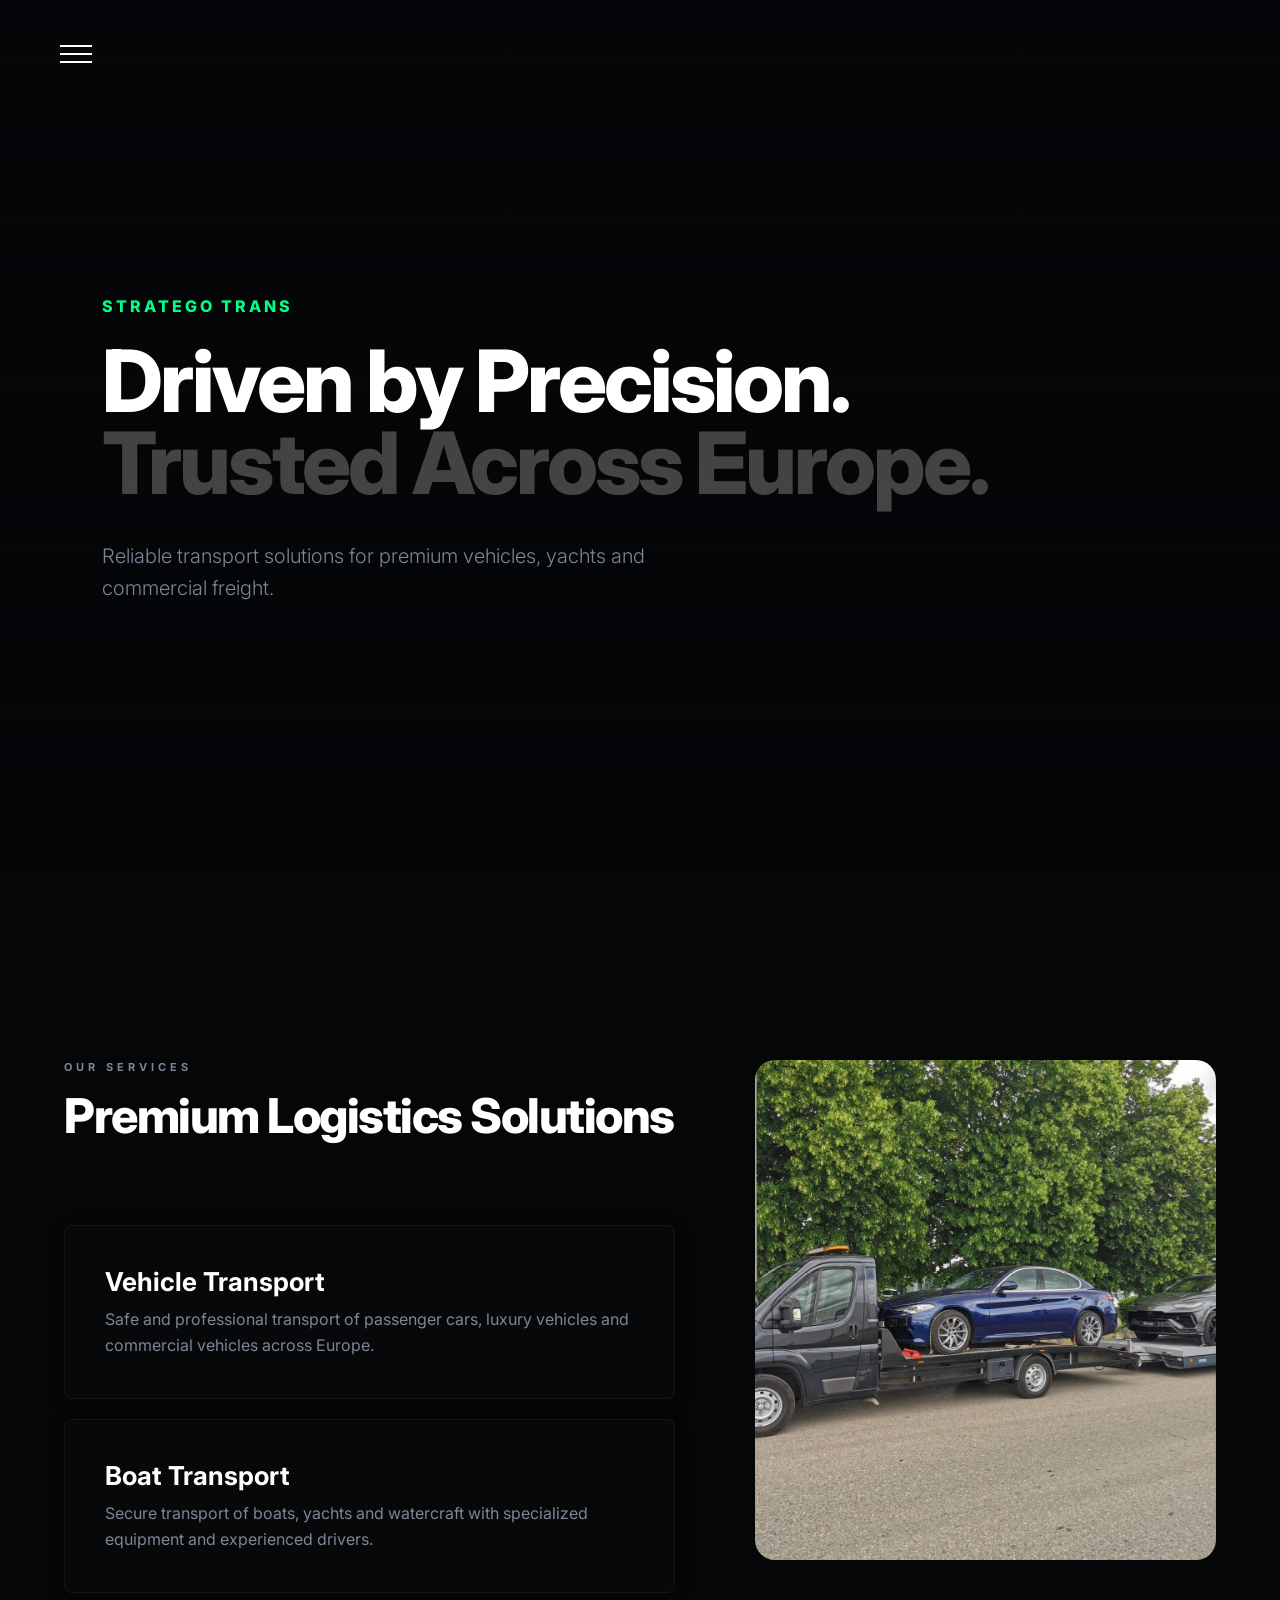
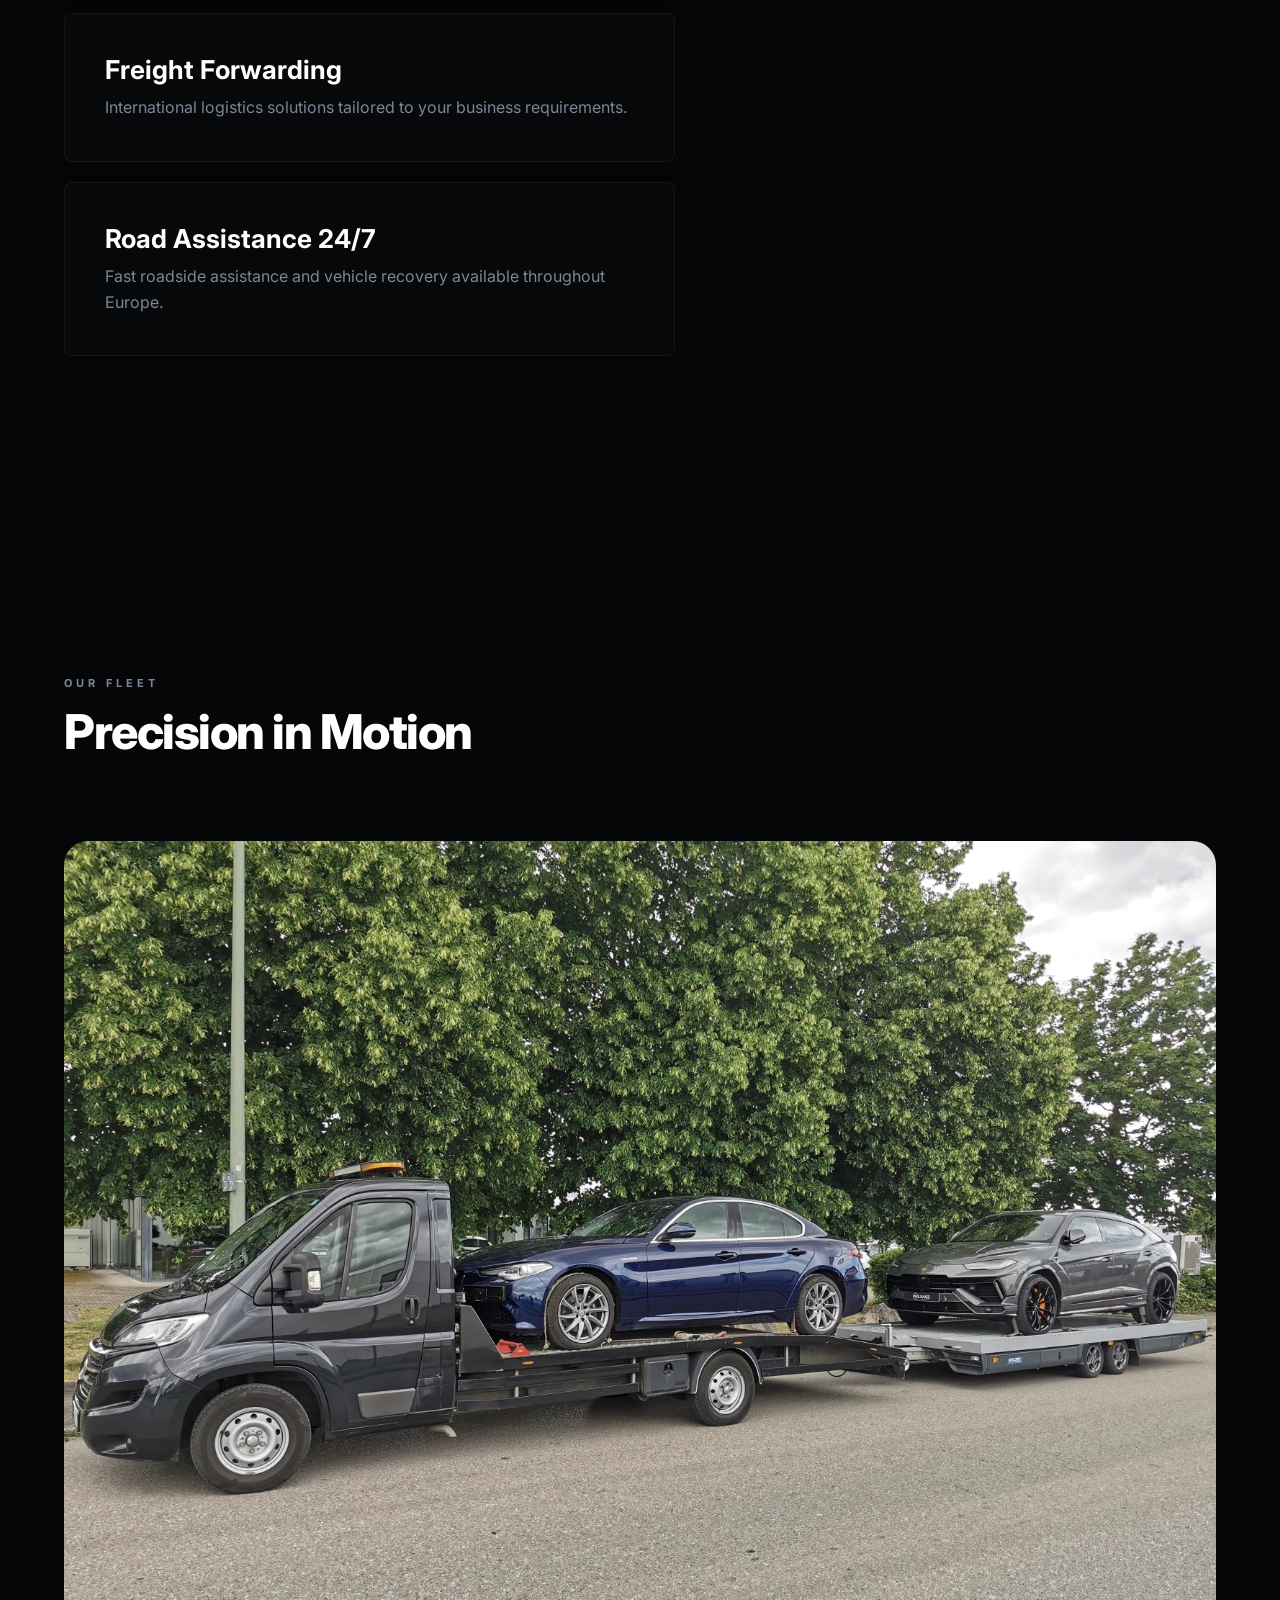
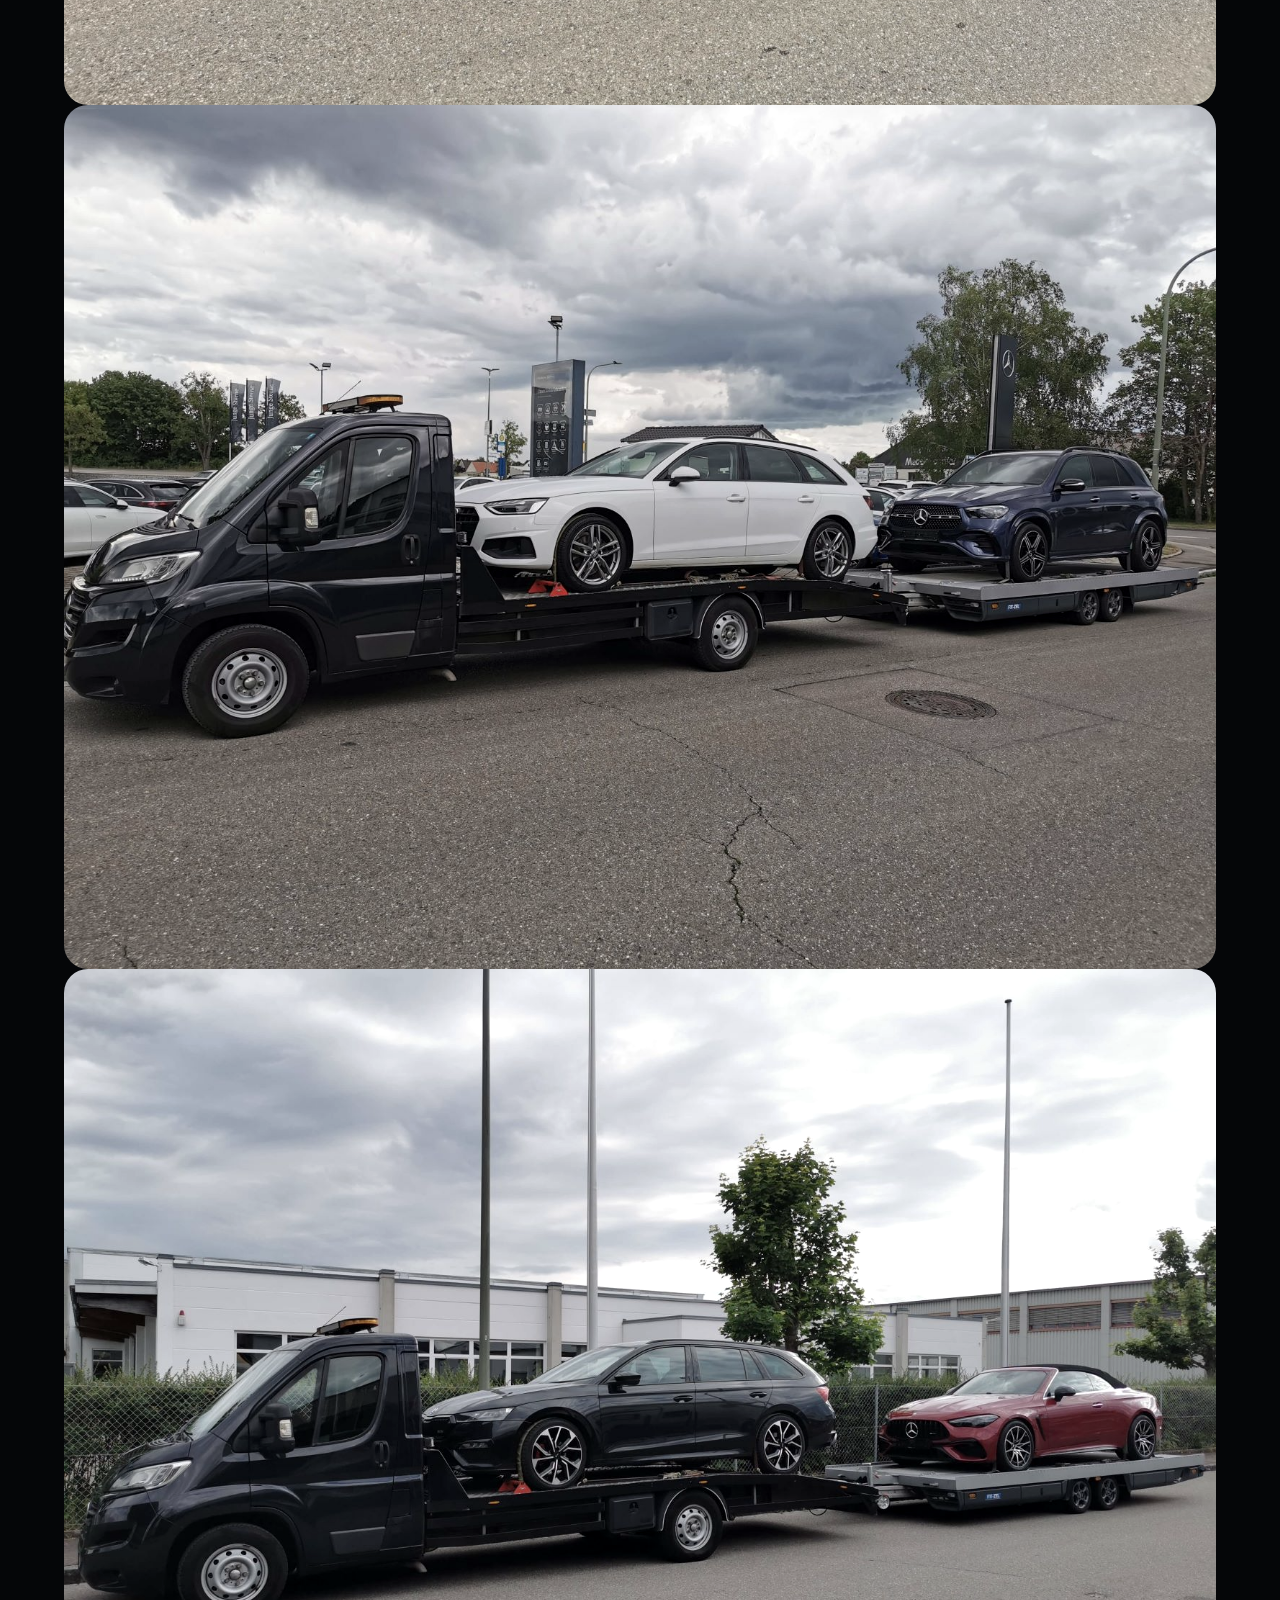
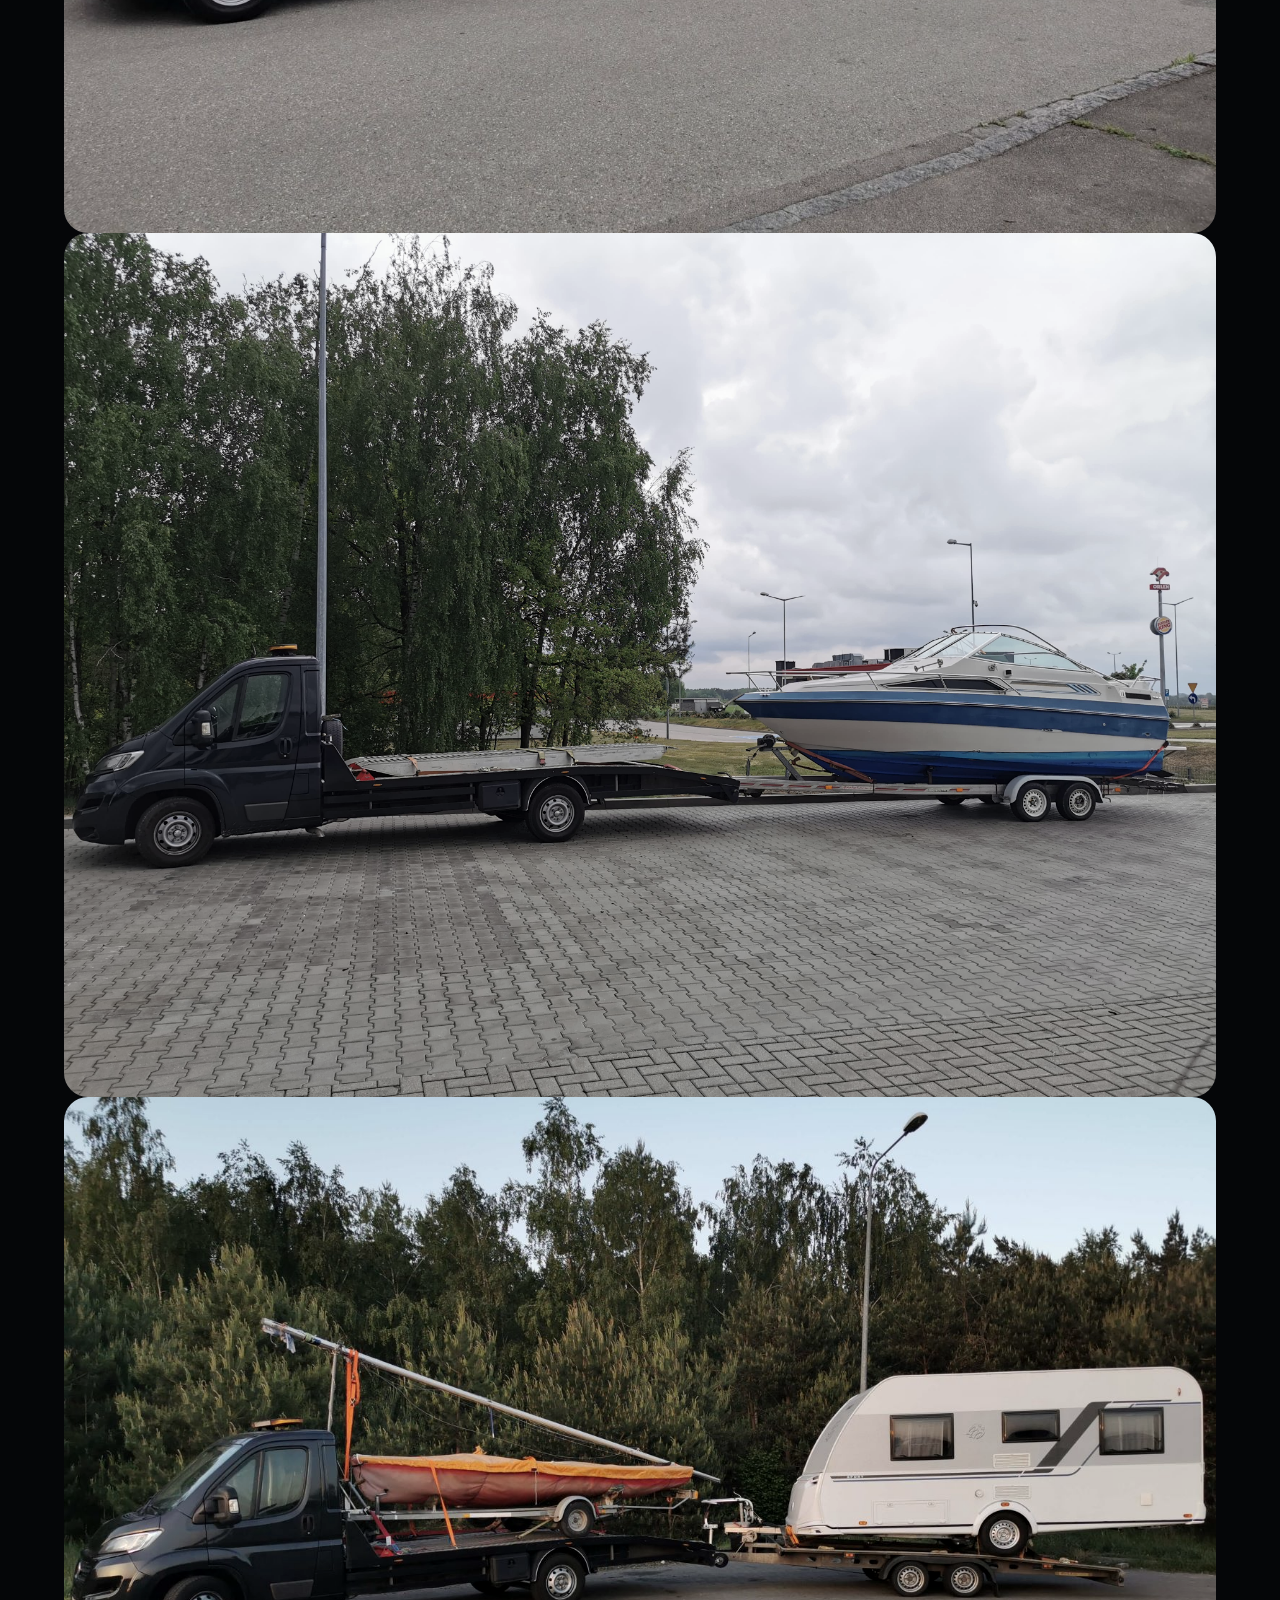
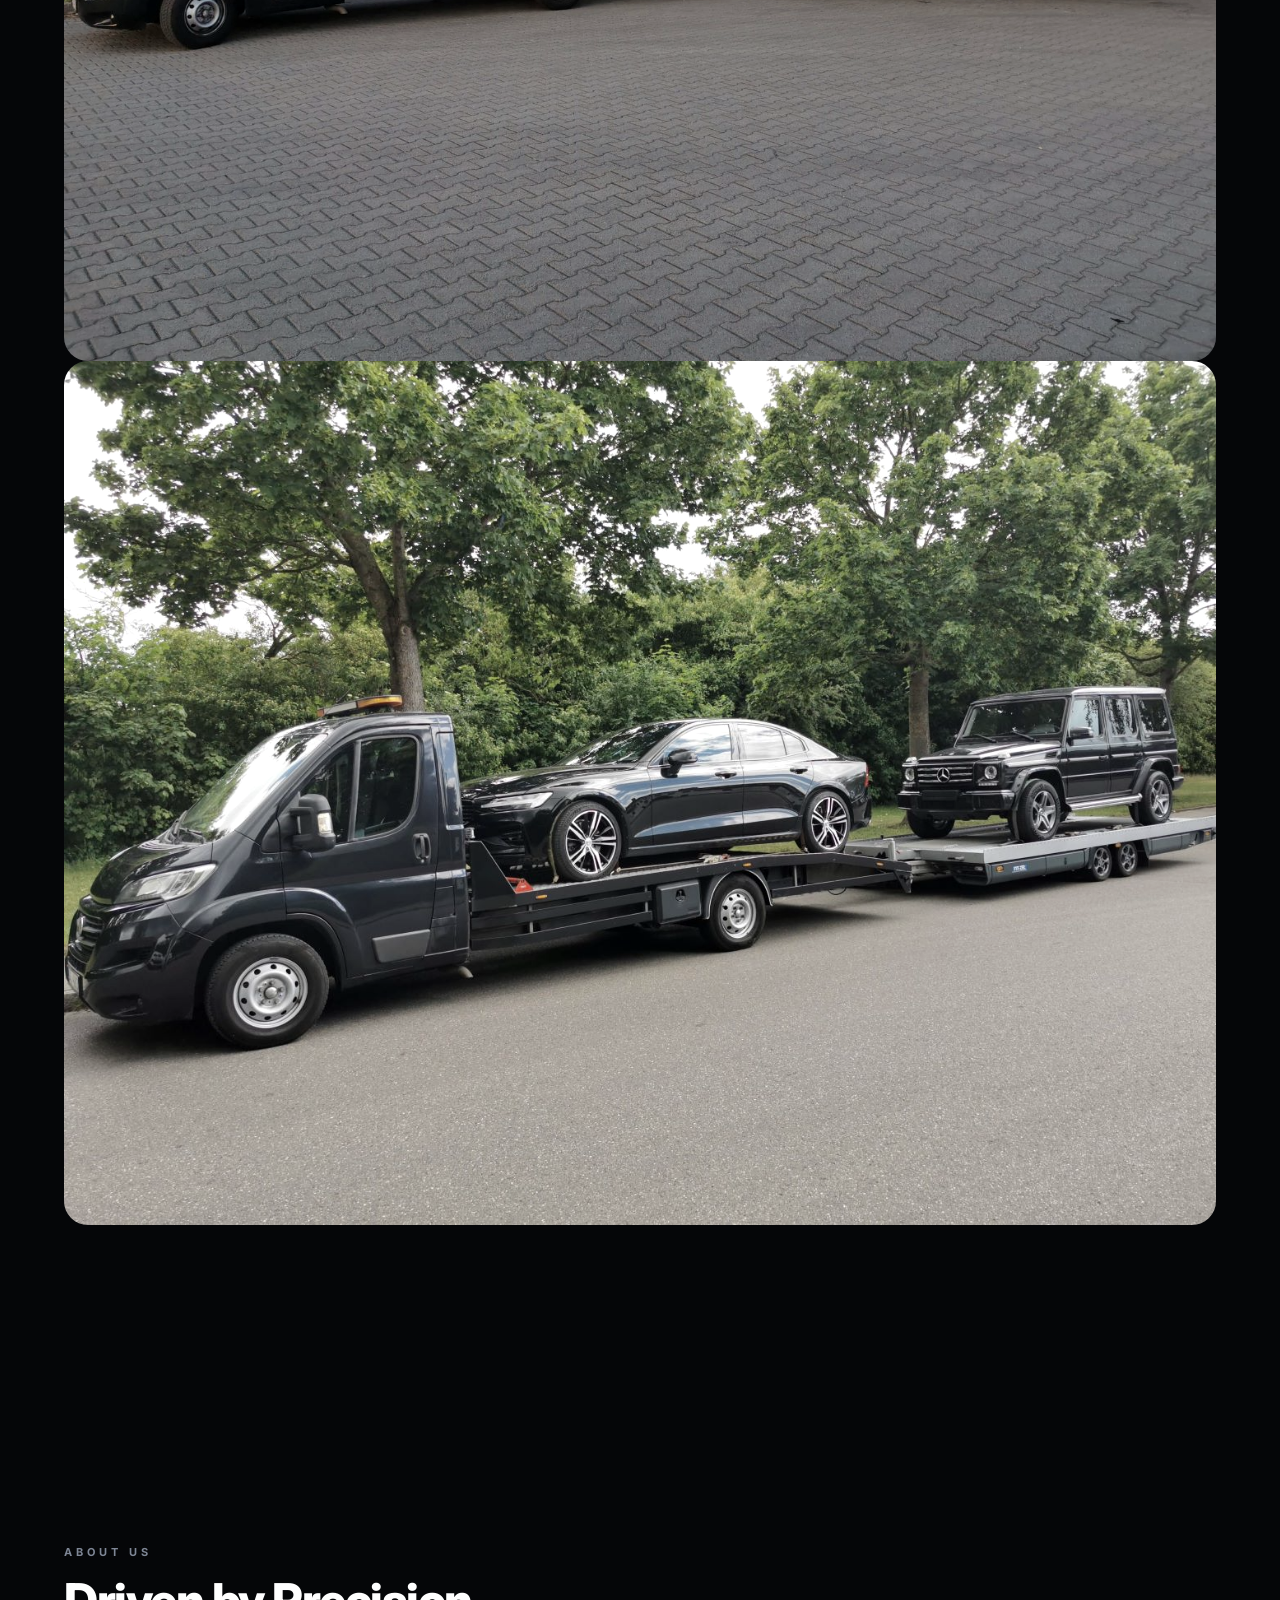
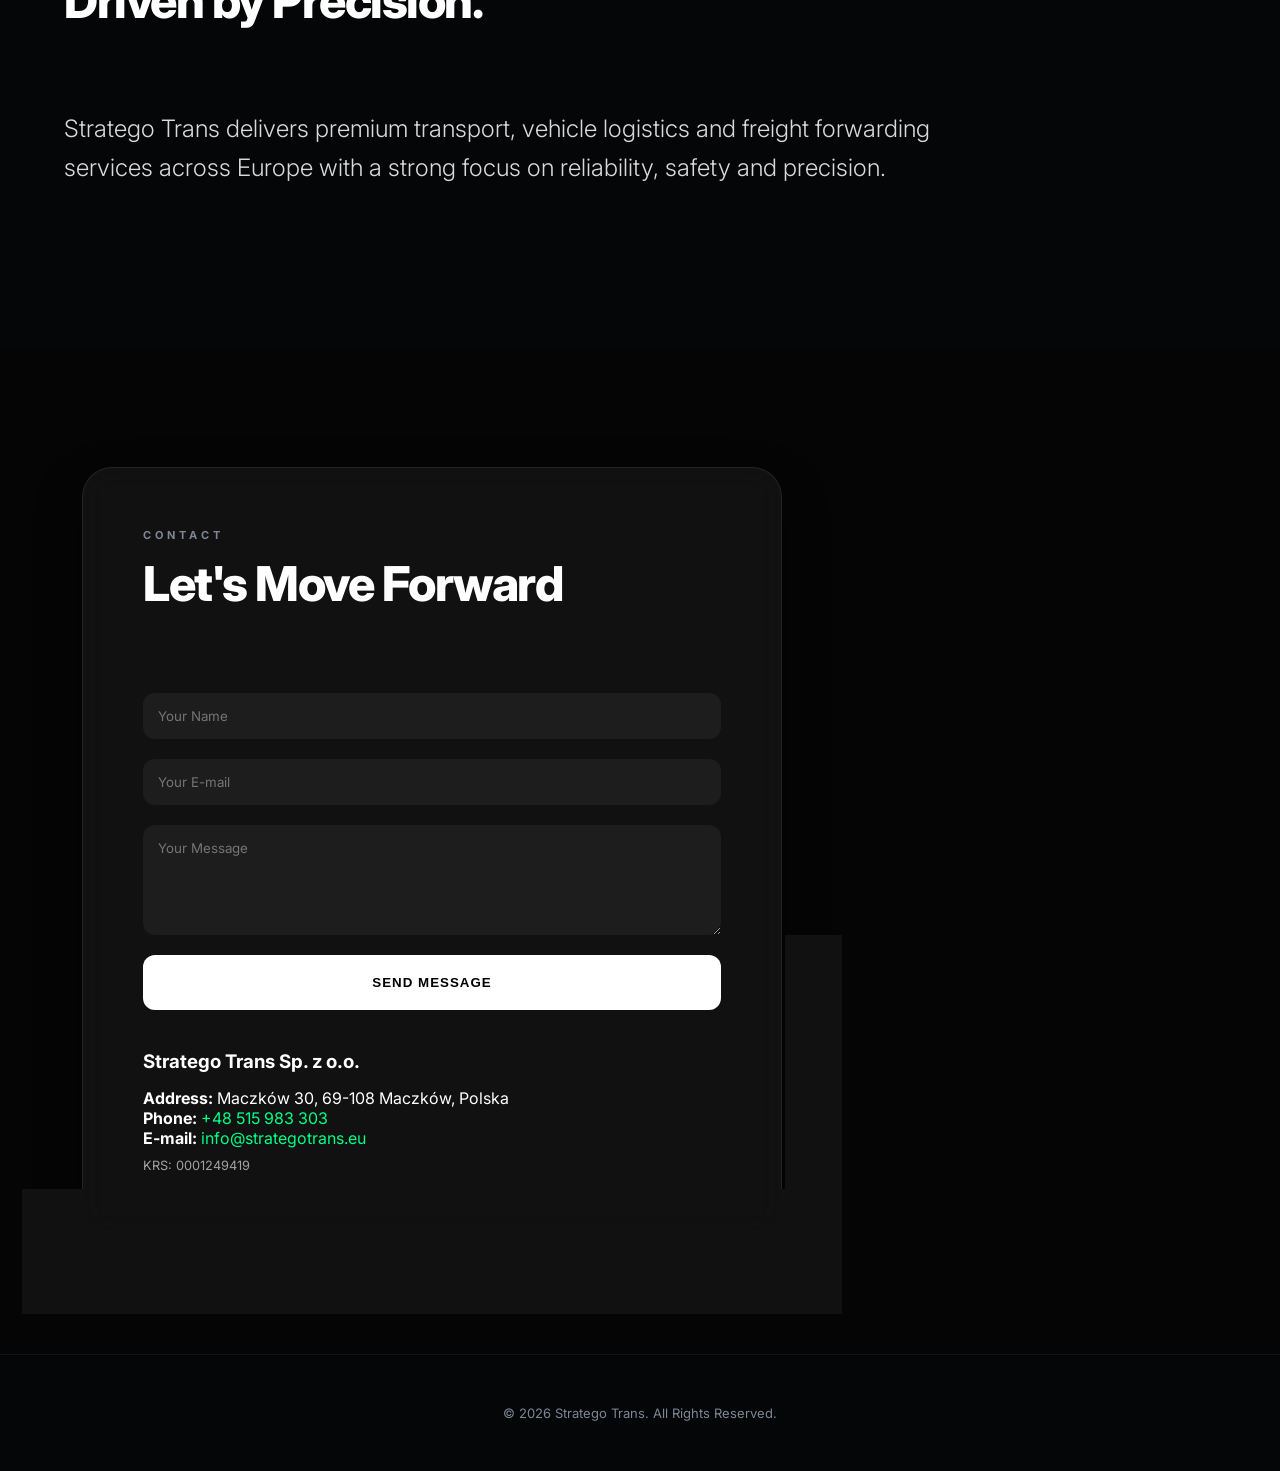
==== commit 37c05fbc: "Update index.html" ====
--- a/index.html
+++ b/index.html
@@ -229,6 +229,6 @@
 </footer>
 
 <!-- Štai čia prijungiame skriptą, kuris valdo vertimus -->
-<script src="assets/js/app.js"></script>
+<script src="assets/js/app_v2.js"></script>
 </body>
 </html>
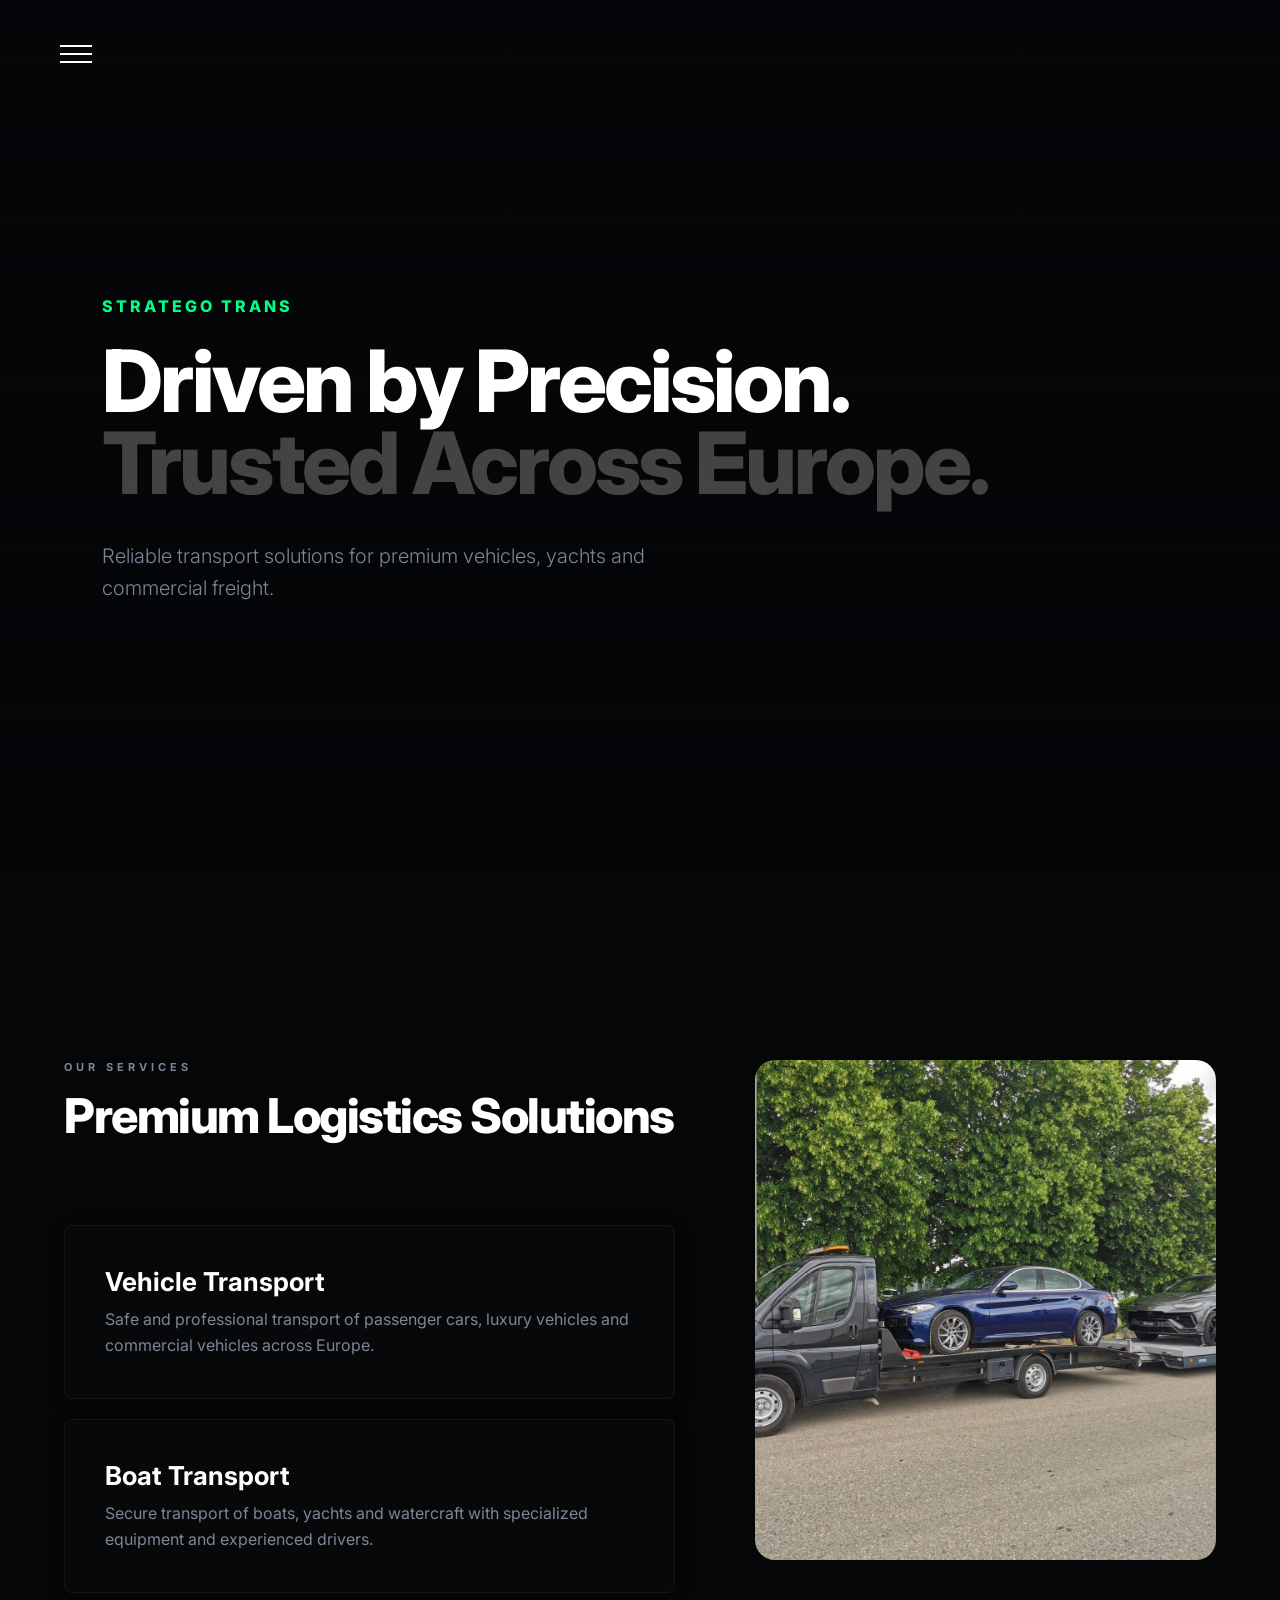
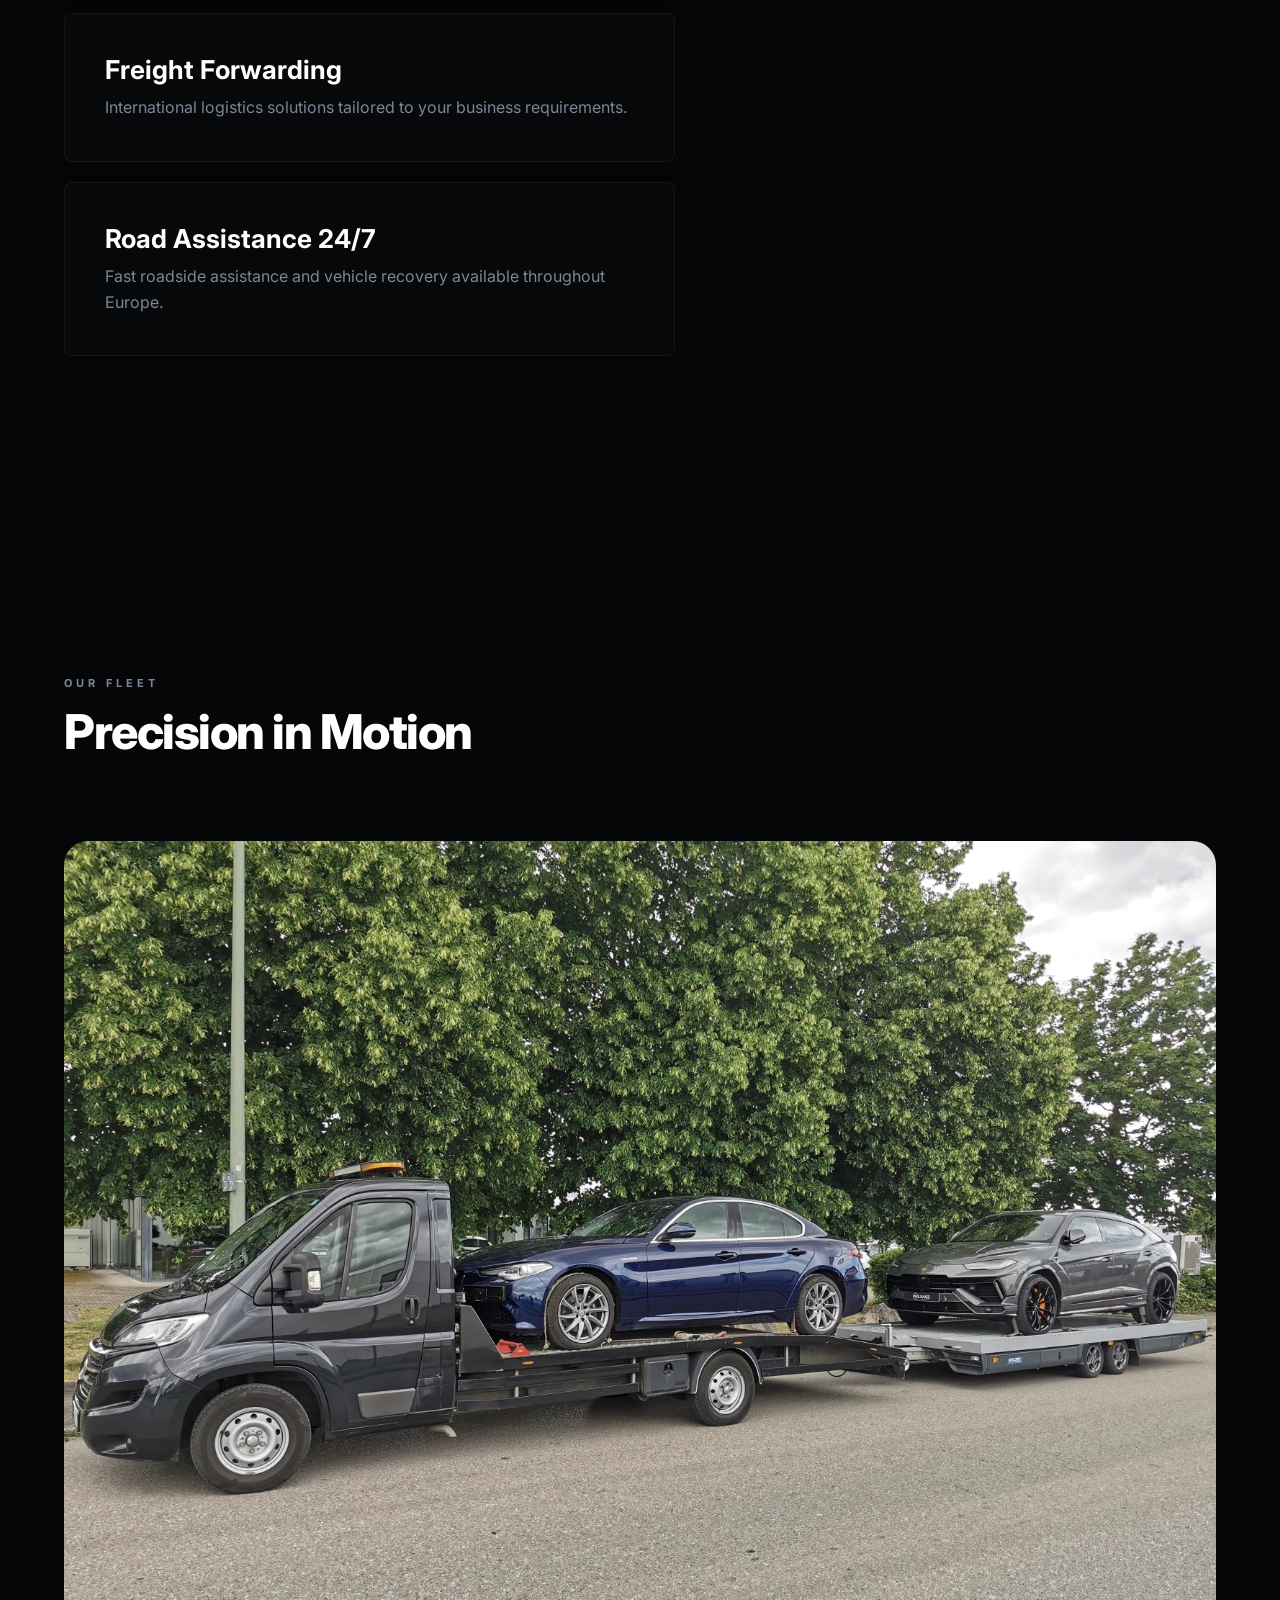
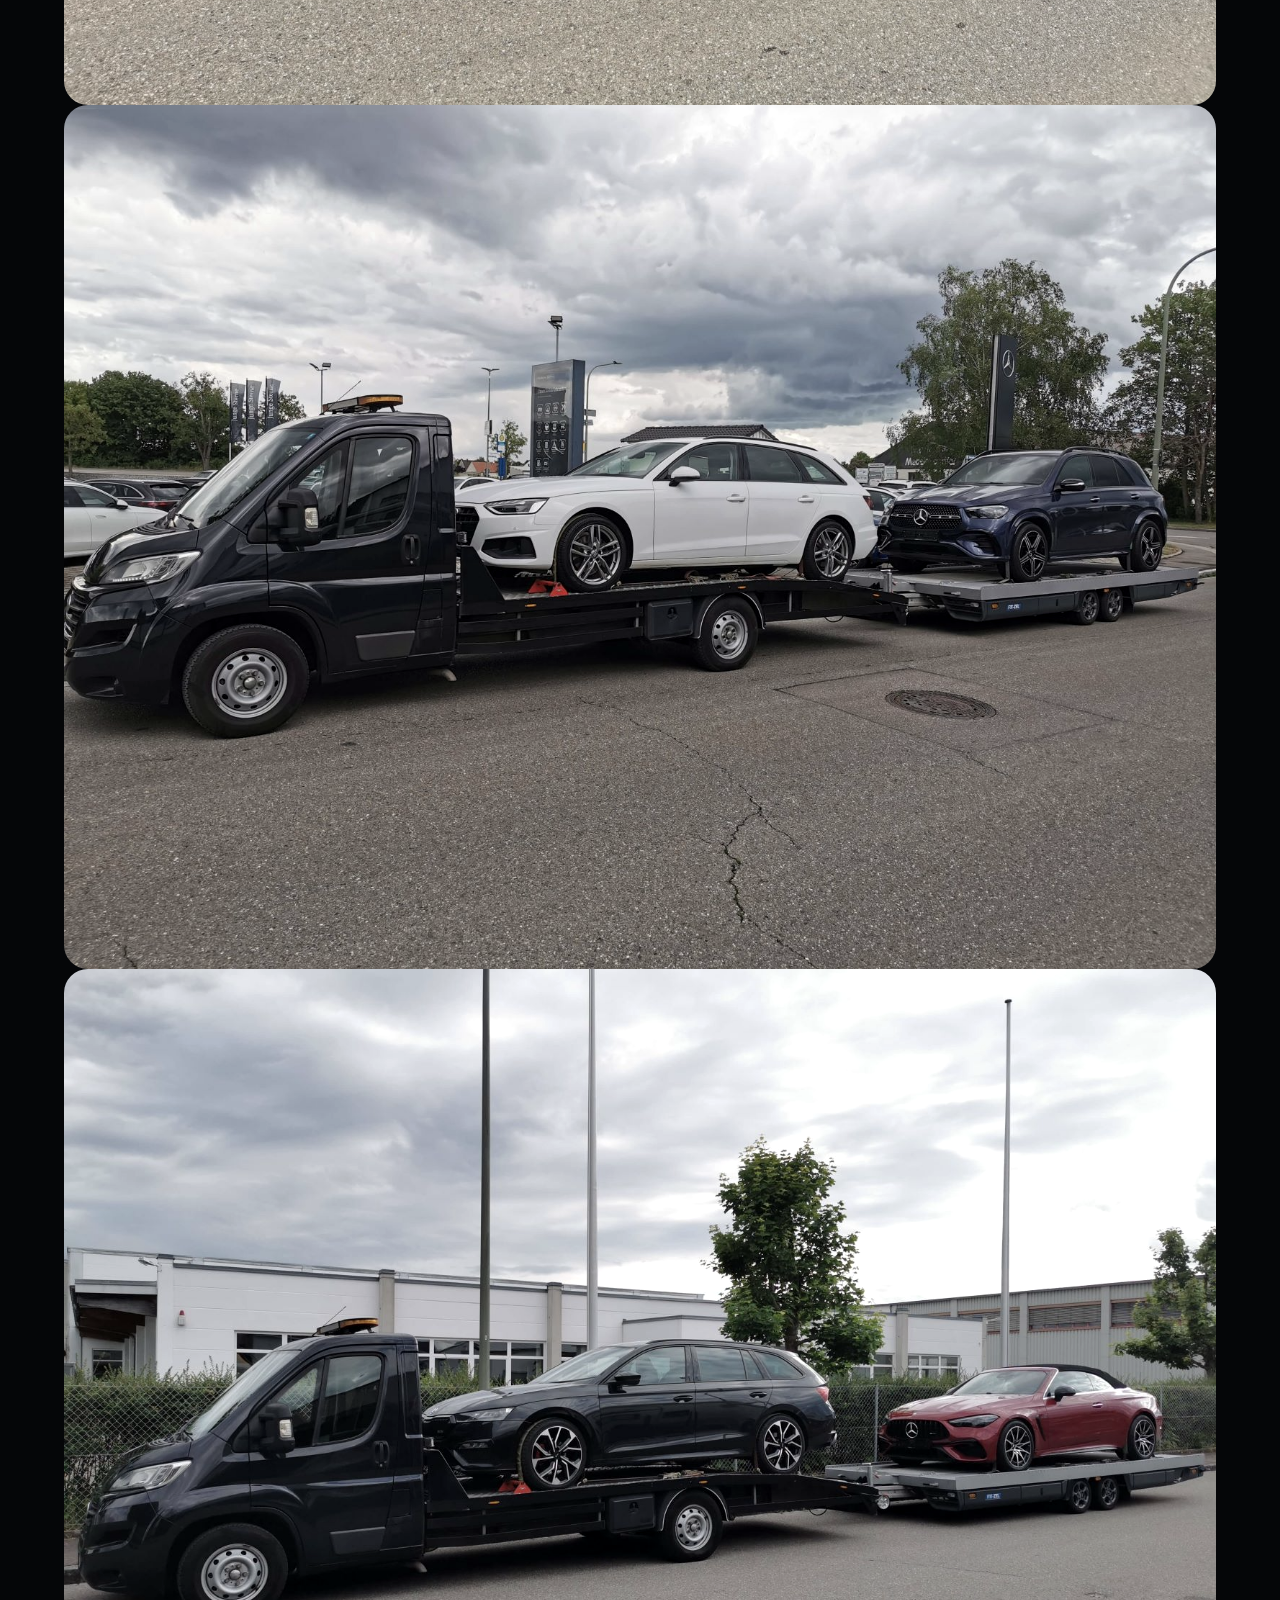
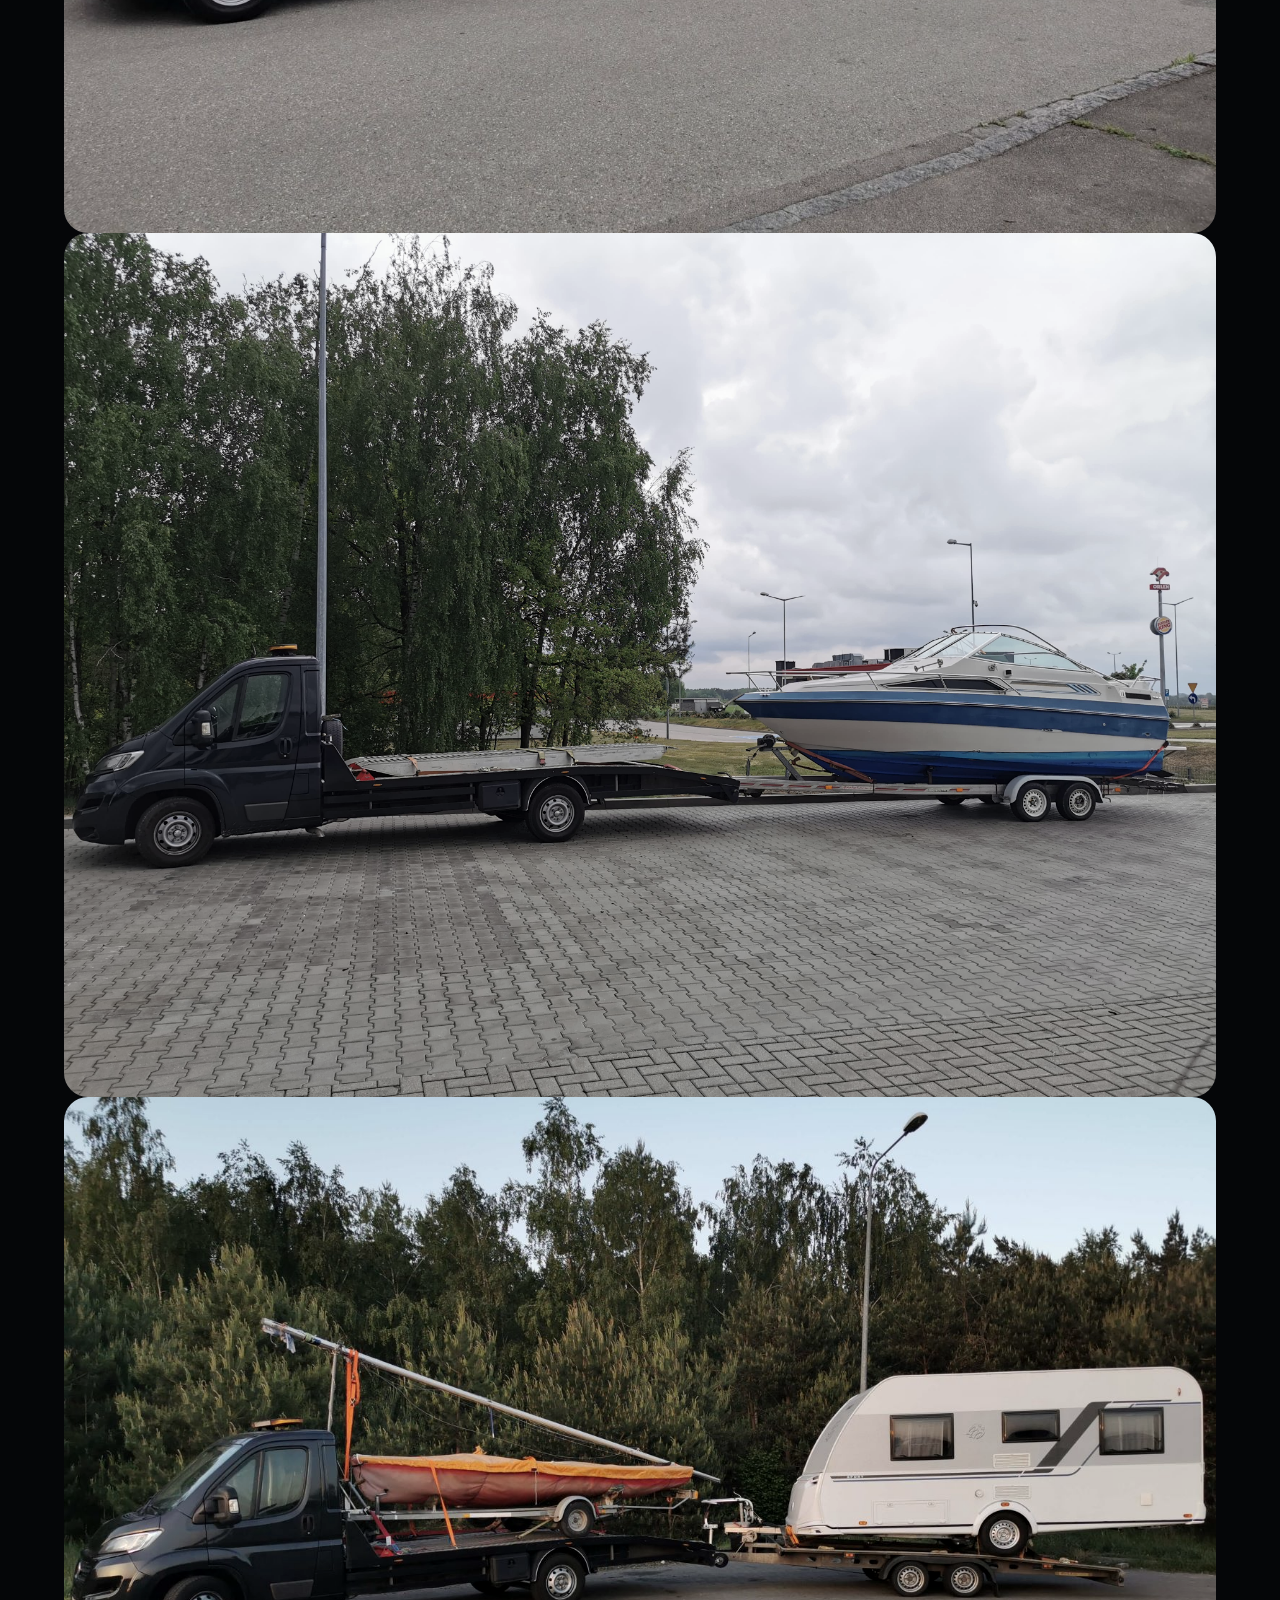
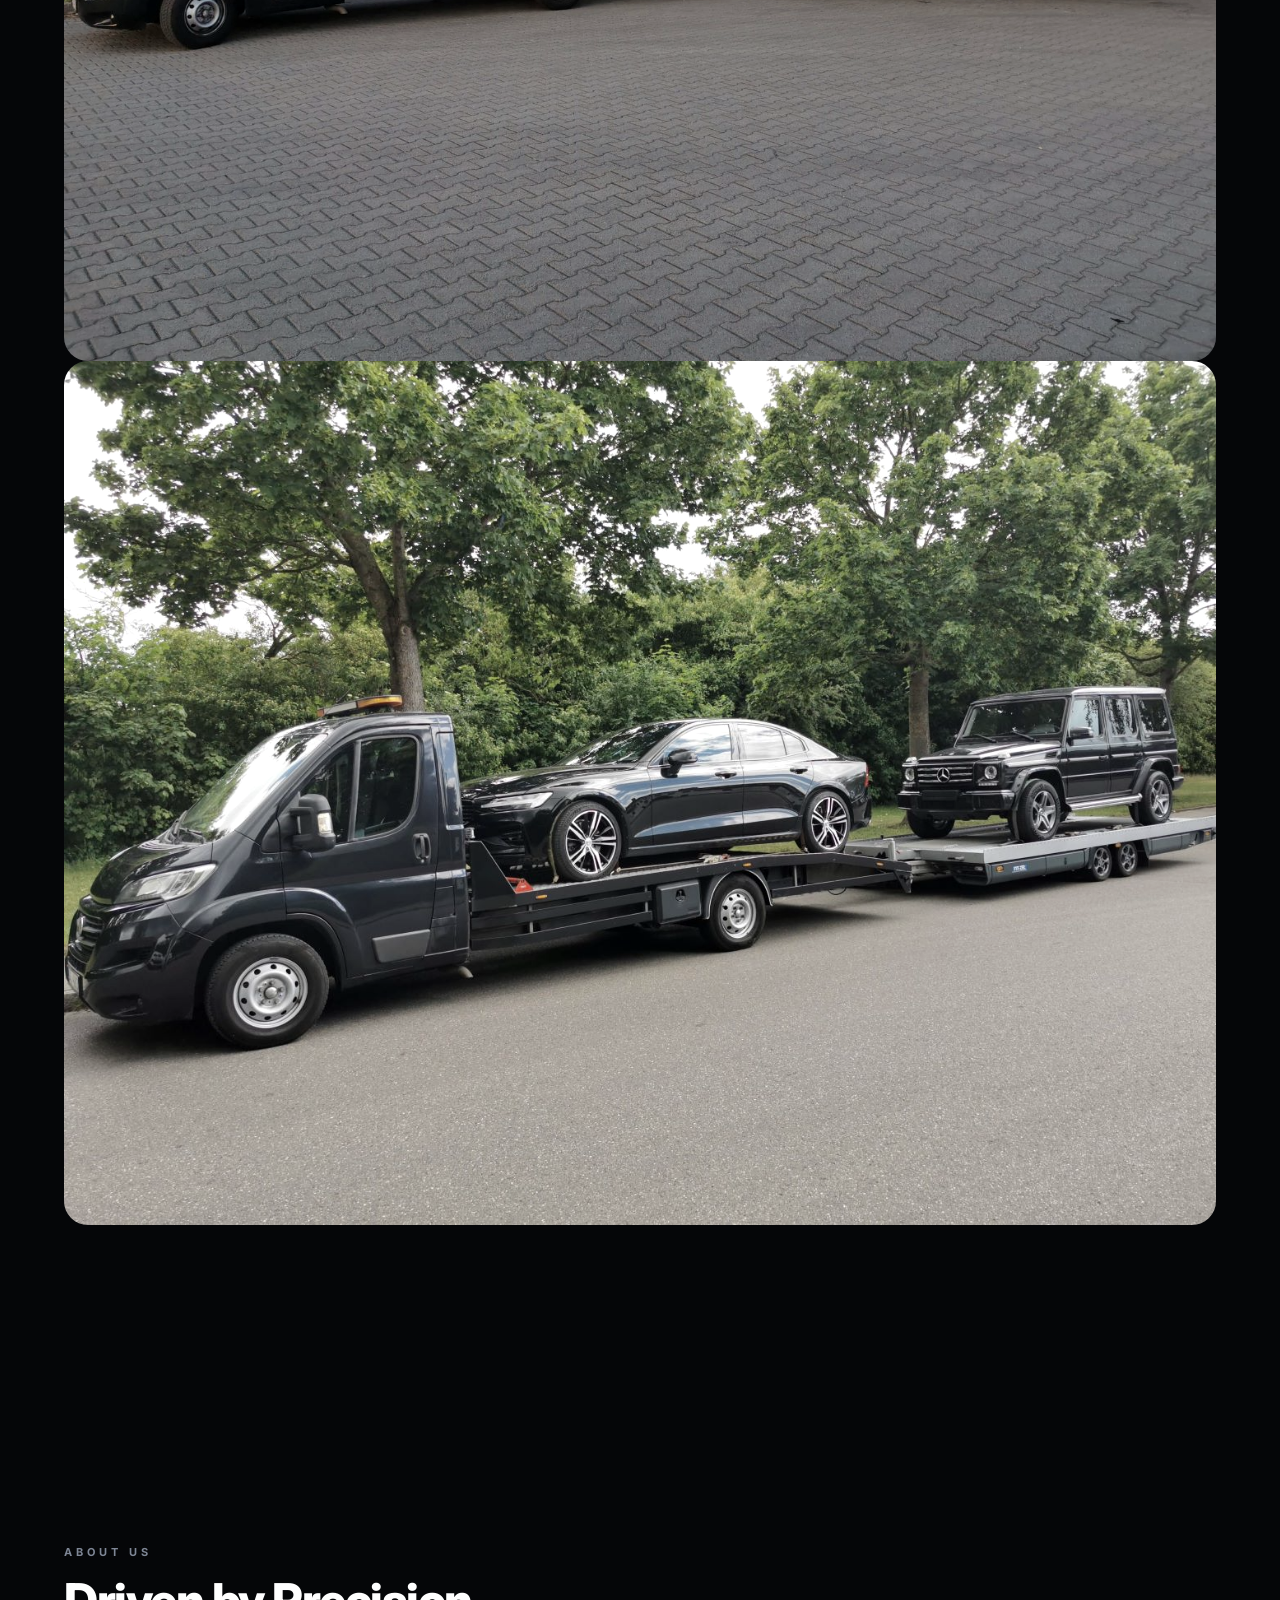
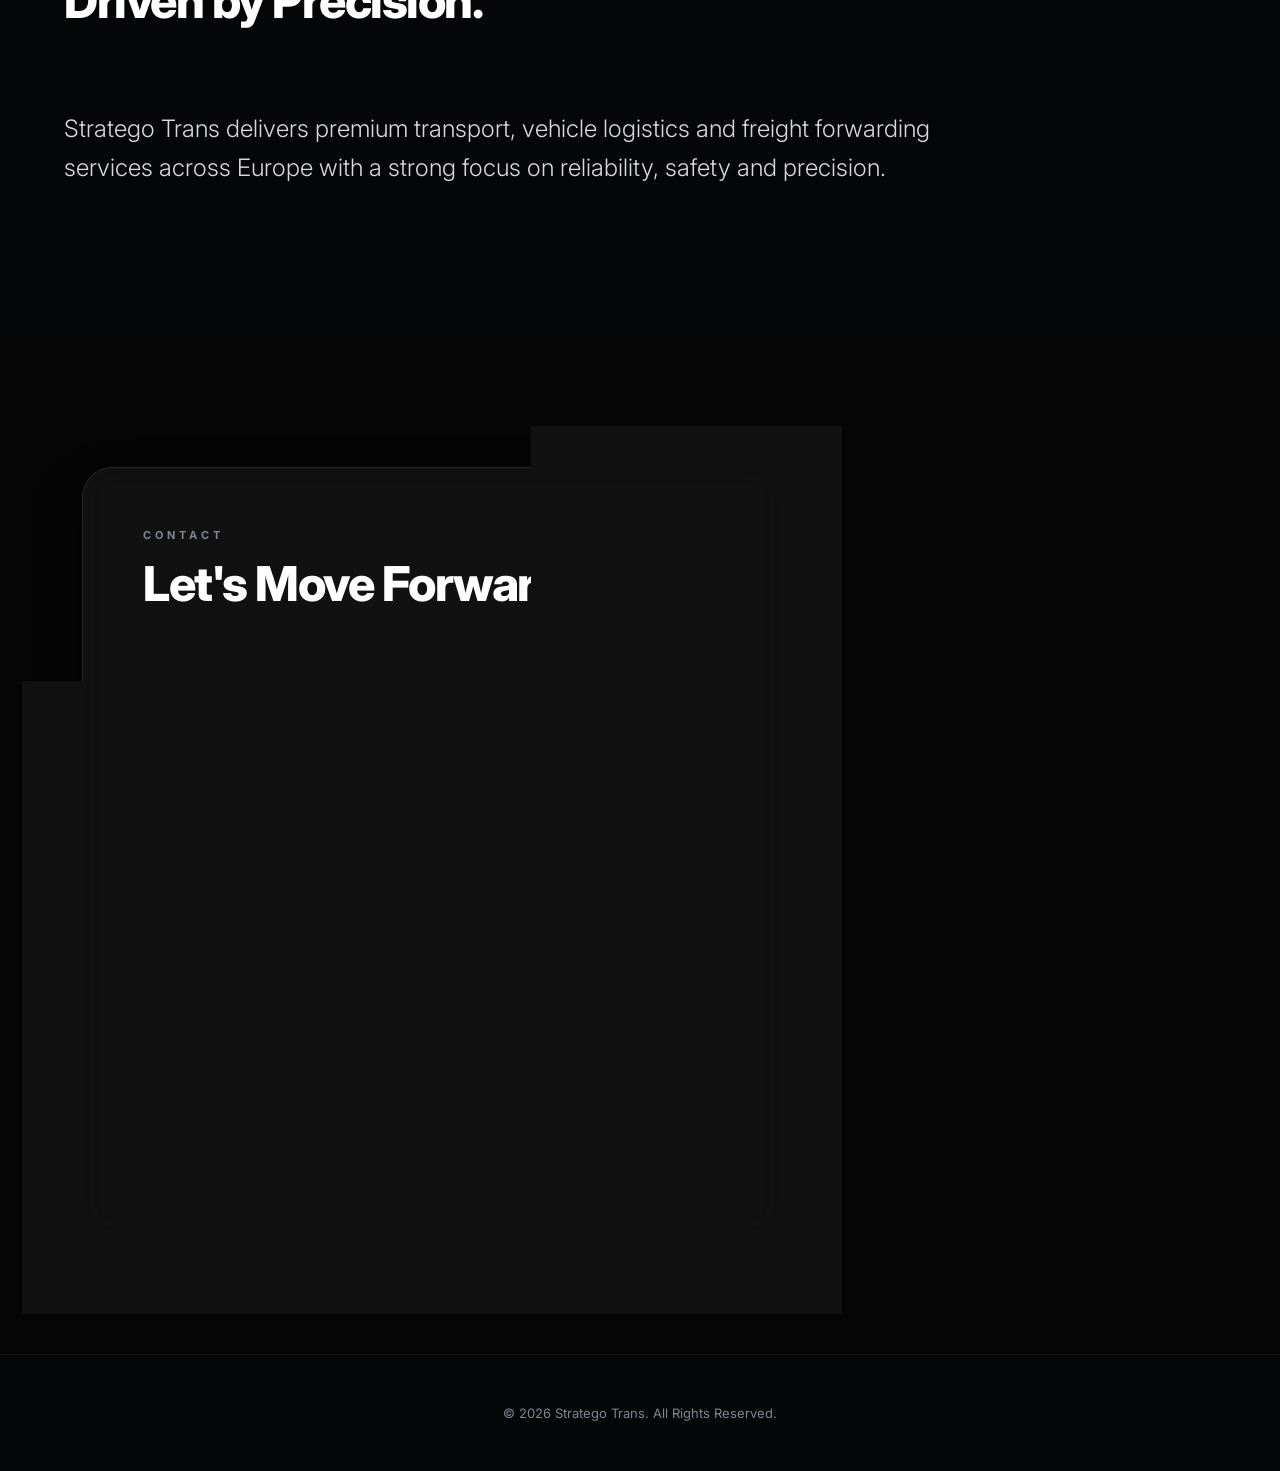
==== commit c76d6cb2: "Update index.html" ====
--- a/index.html
+++ b/index.html
@@ -229,6 +229,6 @@
 </footer>
 
 <!-- Štai čia prijungiame skriptą, kuris valdo vertimus -->
-<script src="assets/js/app_v2.js"></script>
+<script src="assets/js/app.js"></script>
 </body>
 </html>
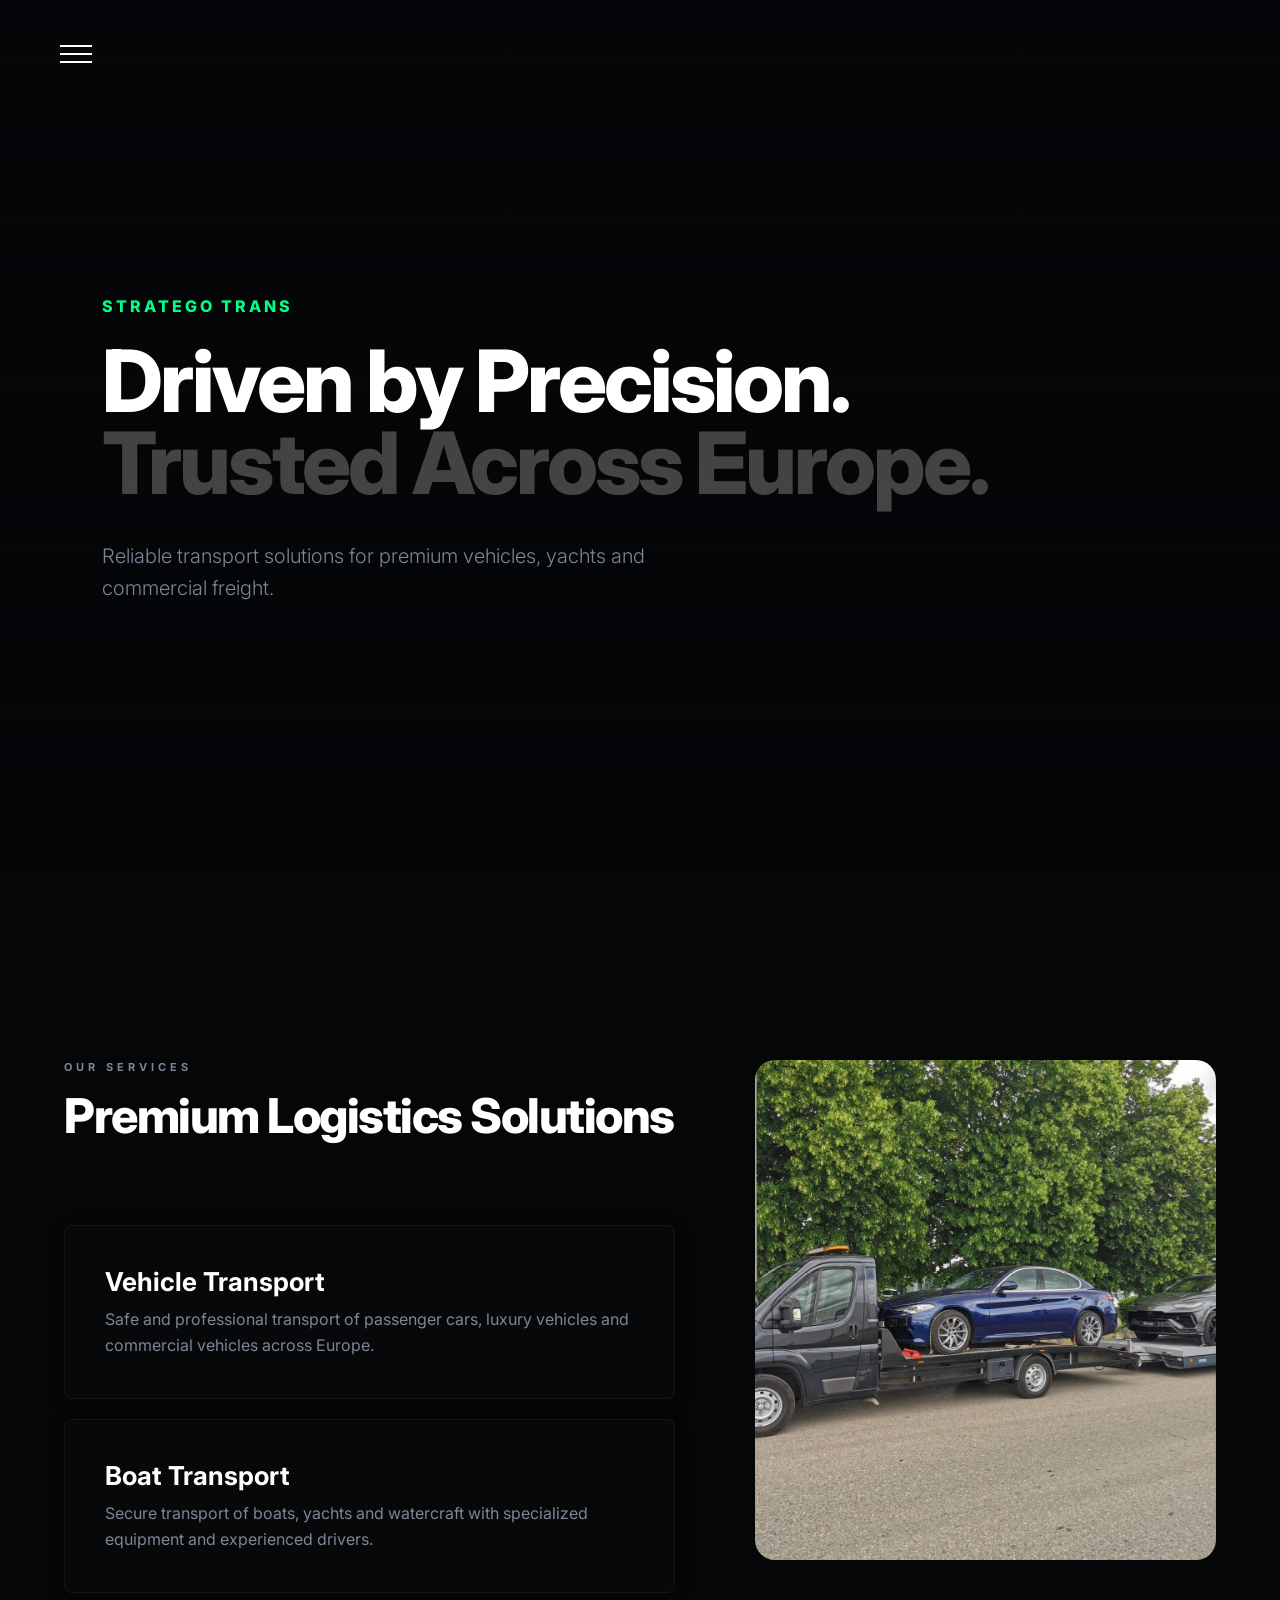
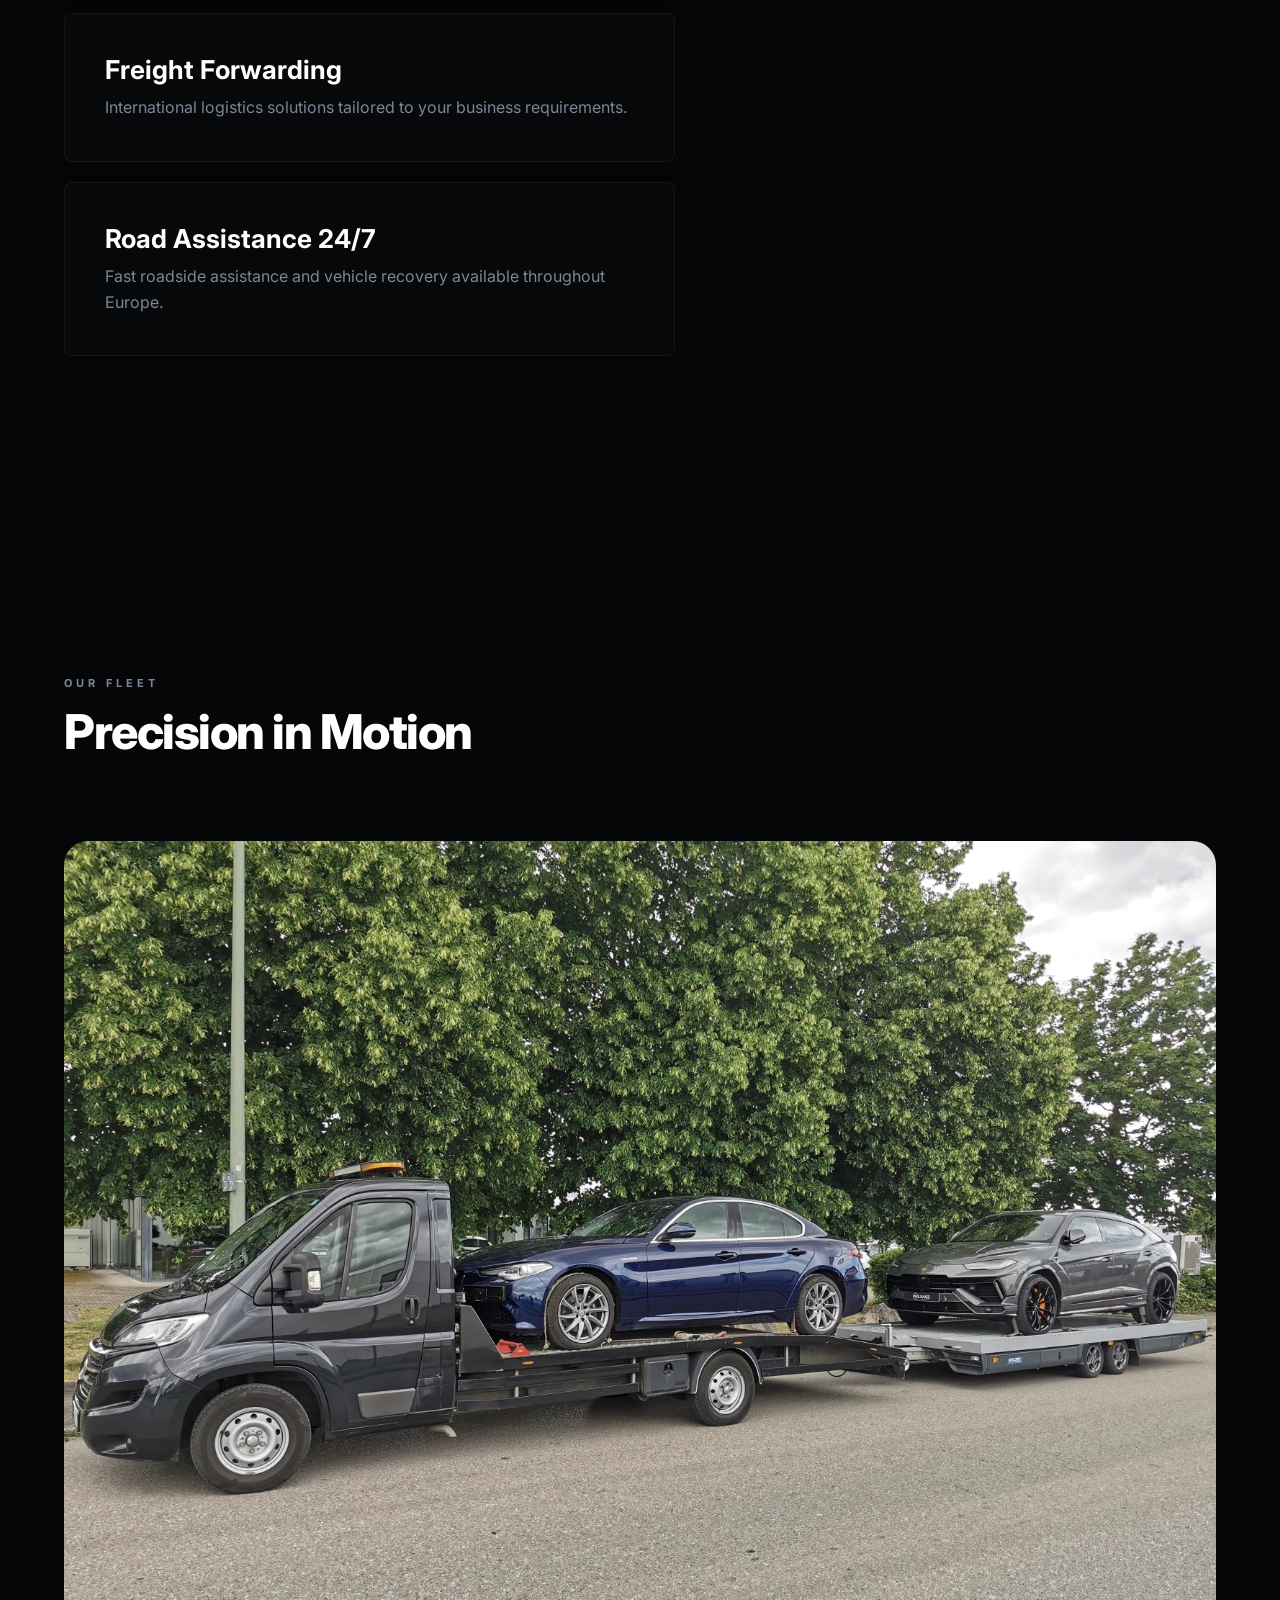
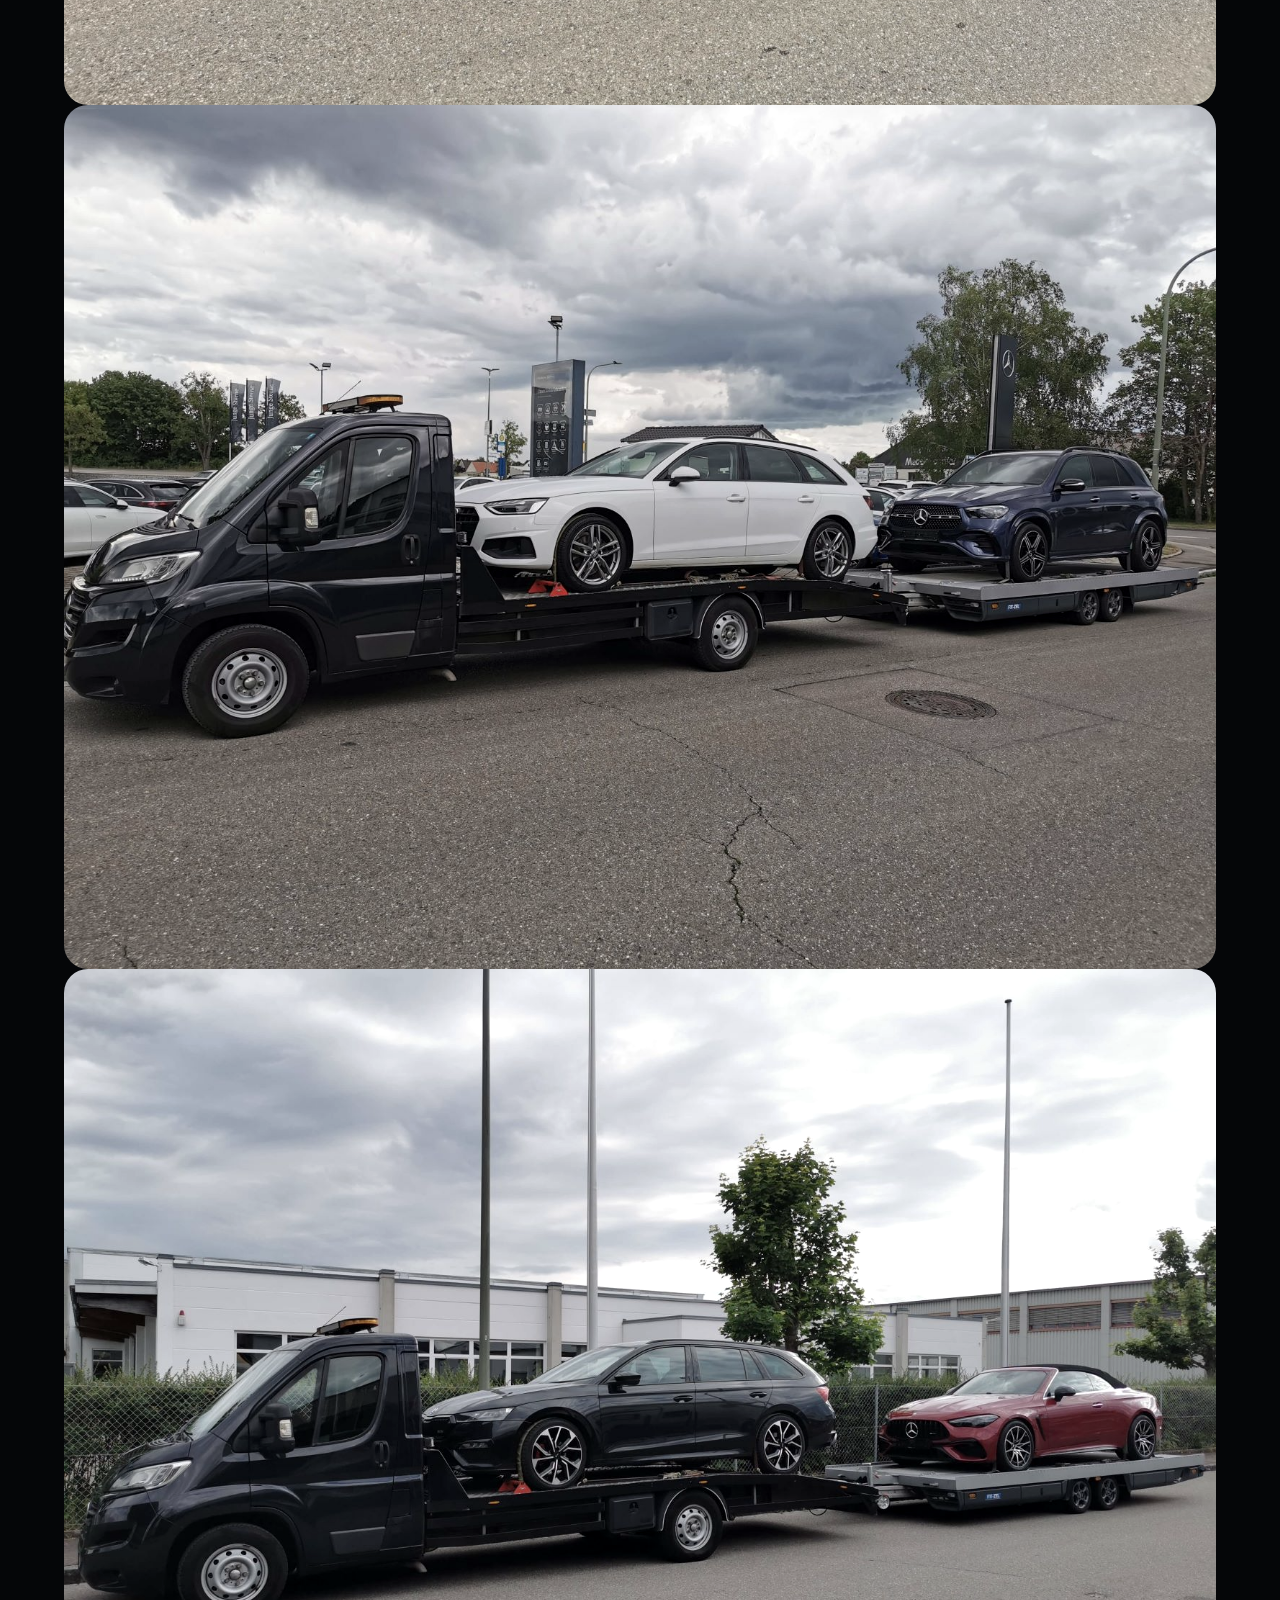
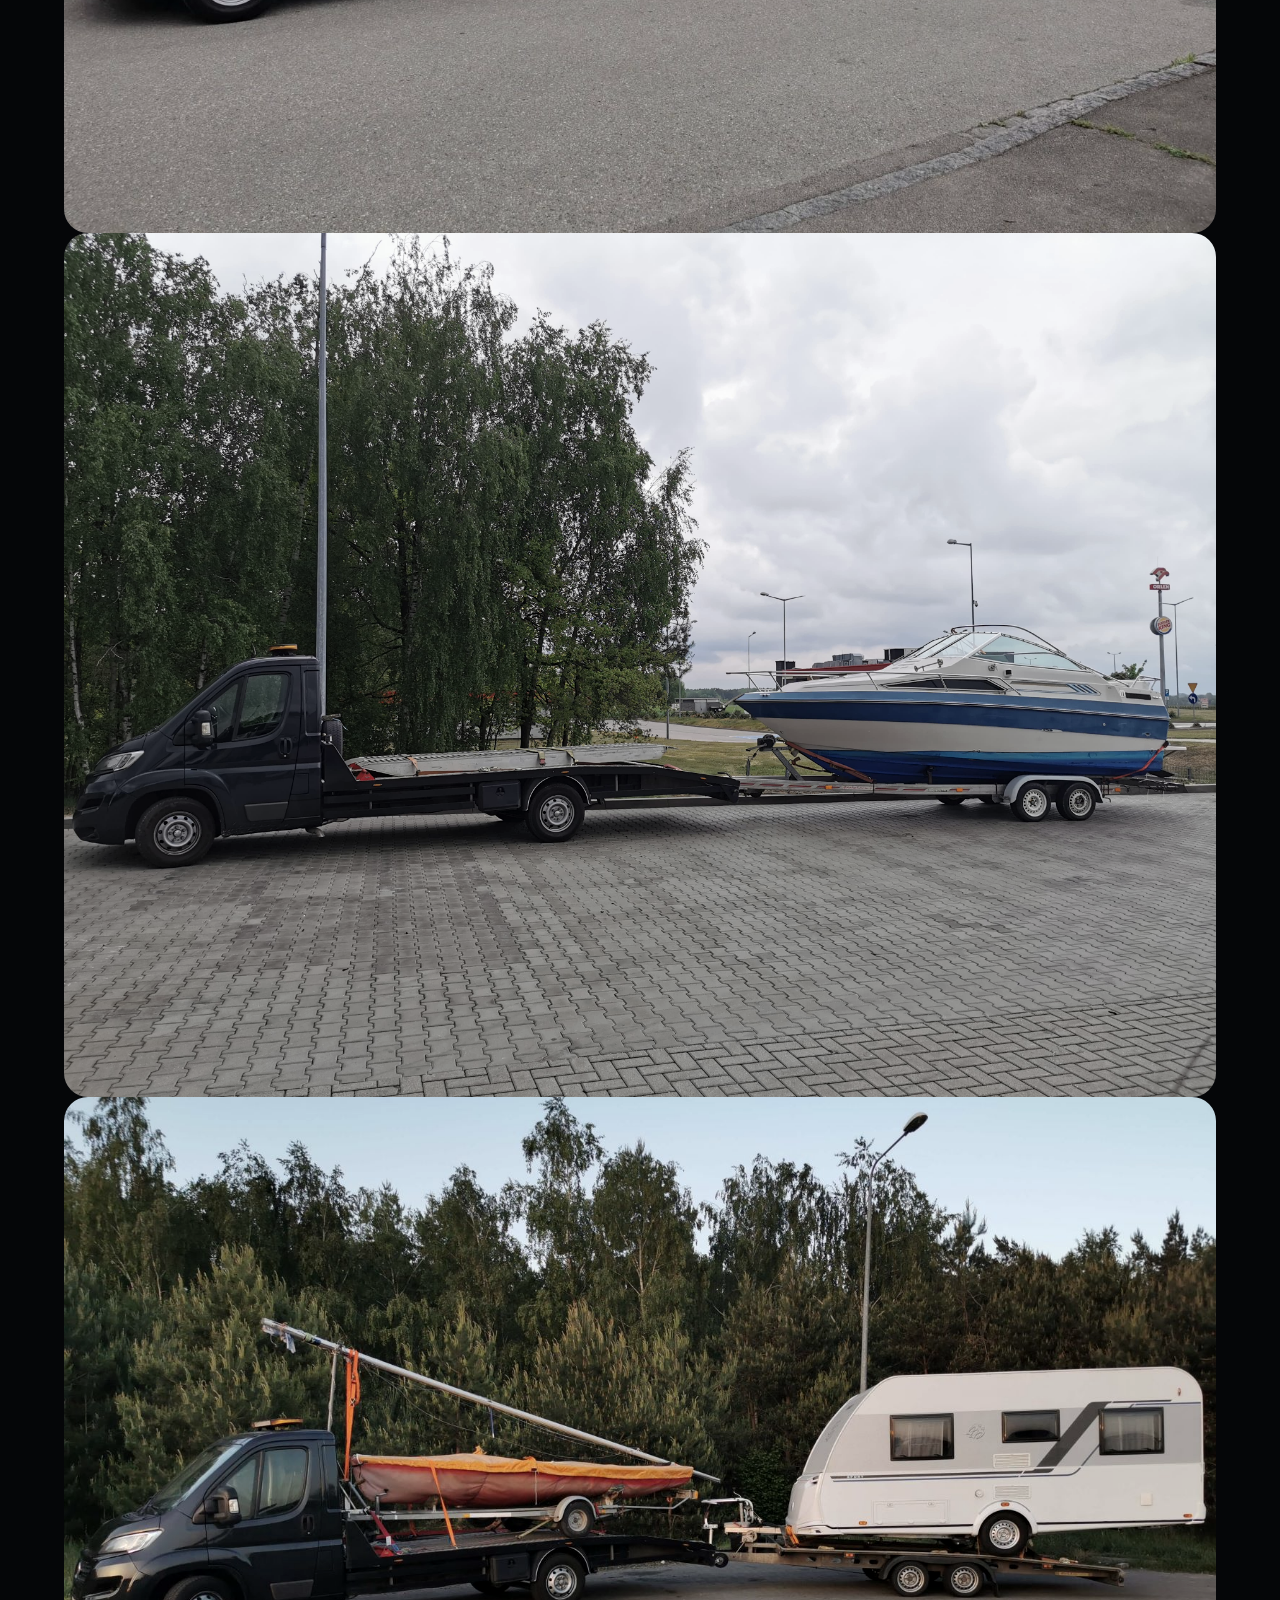
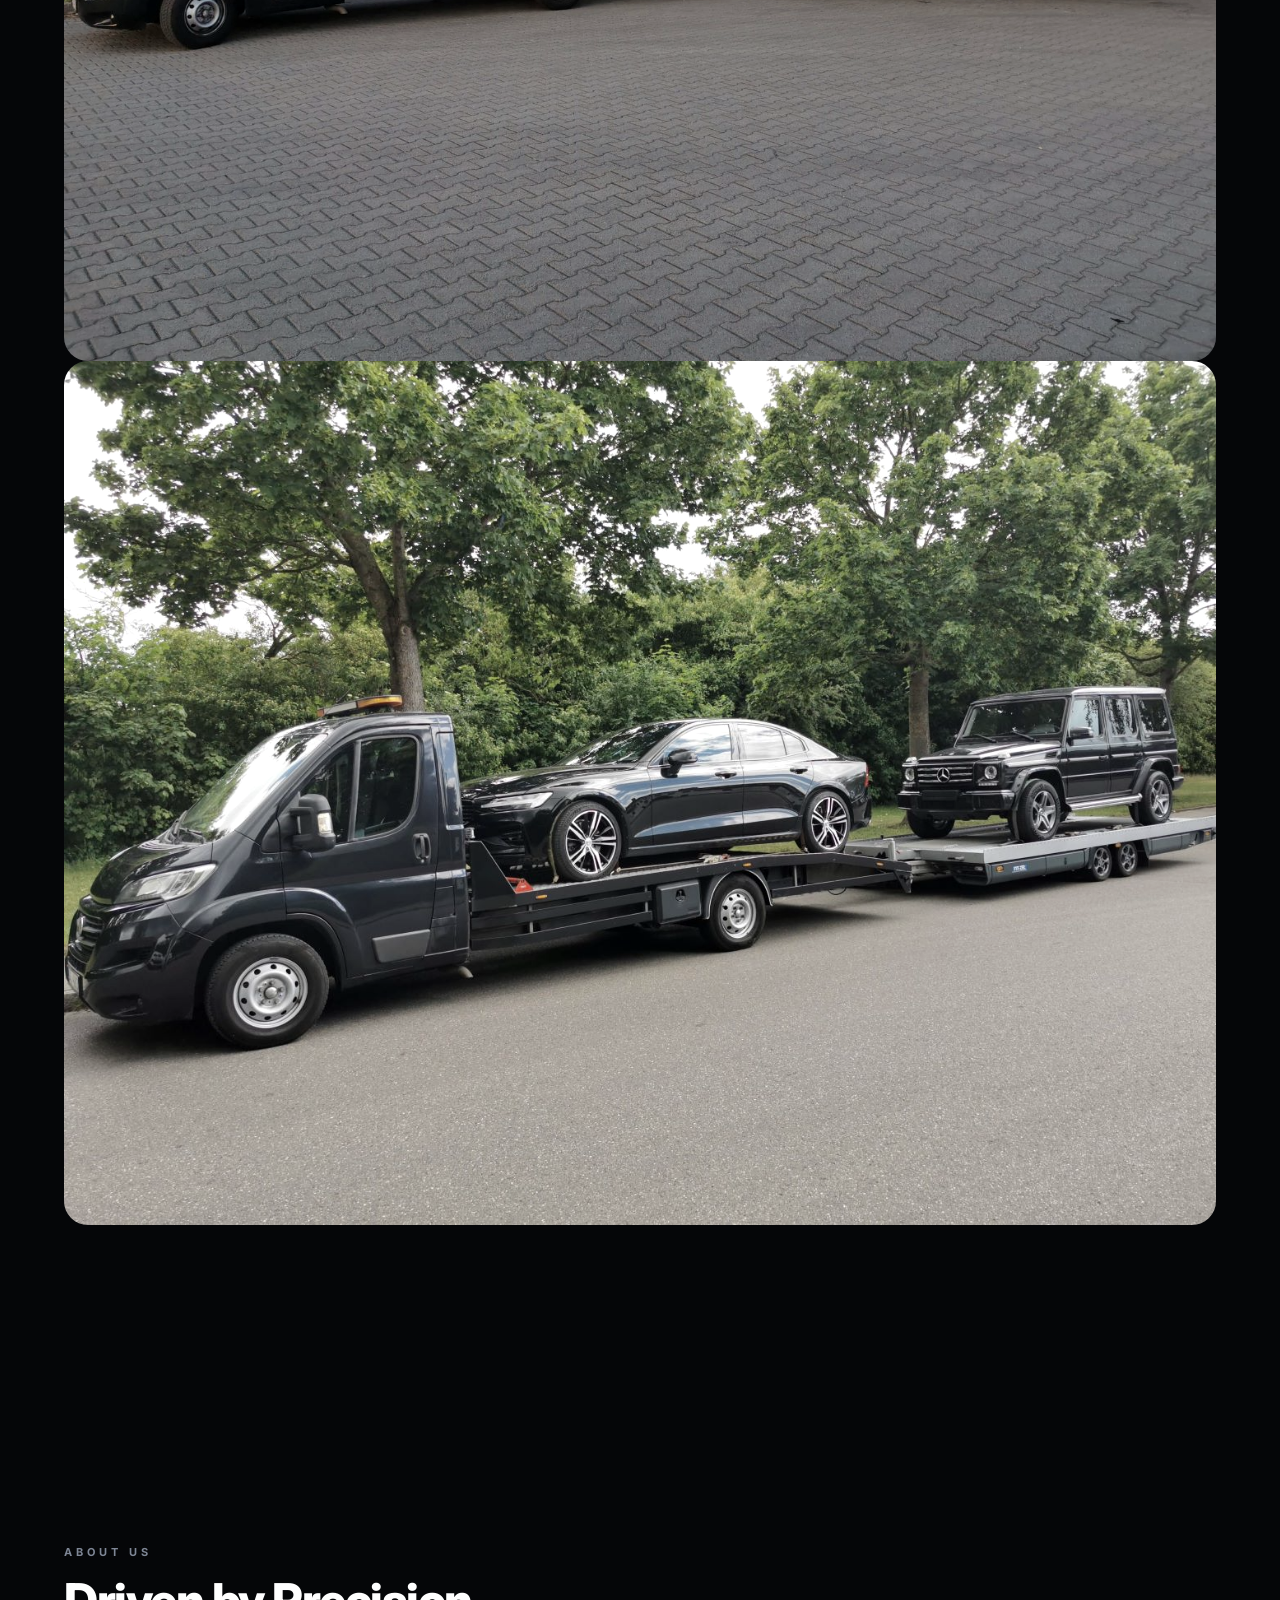
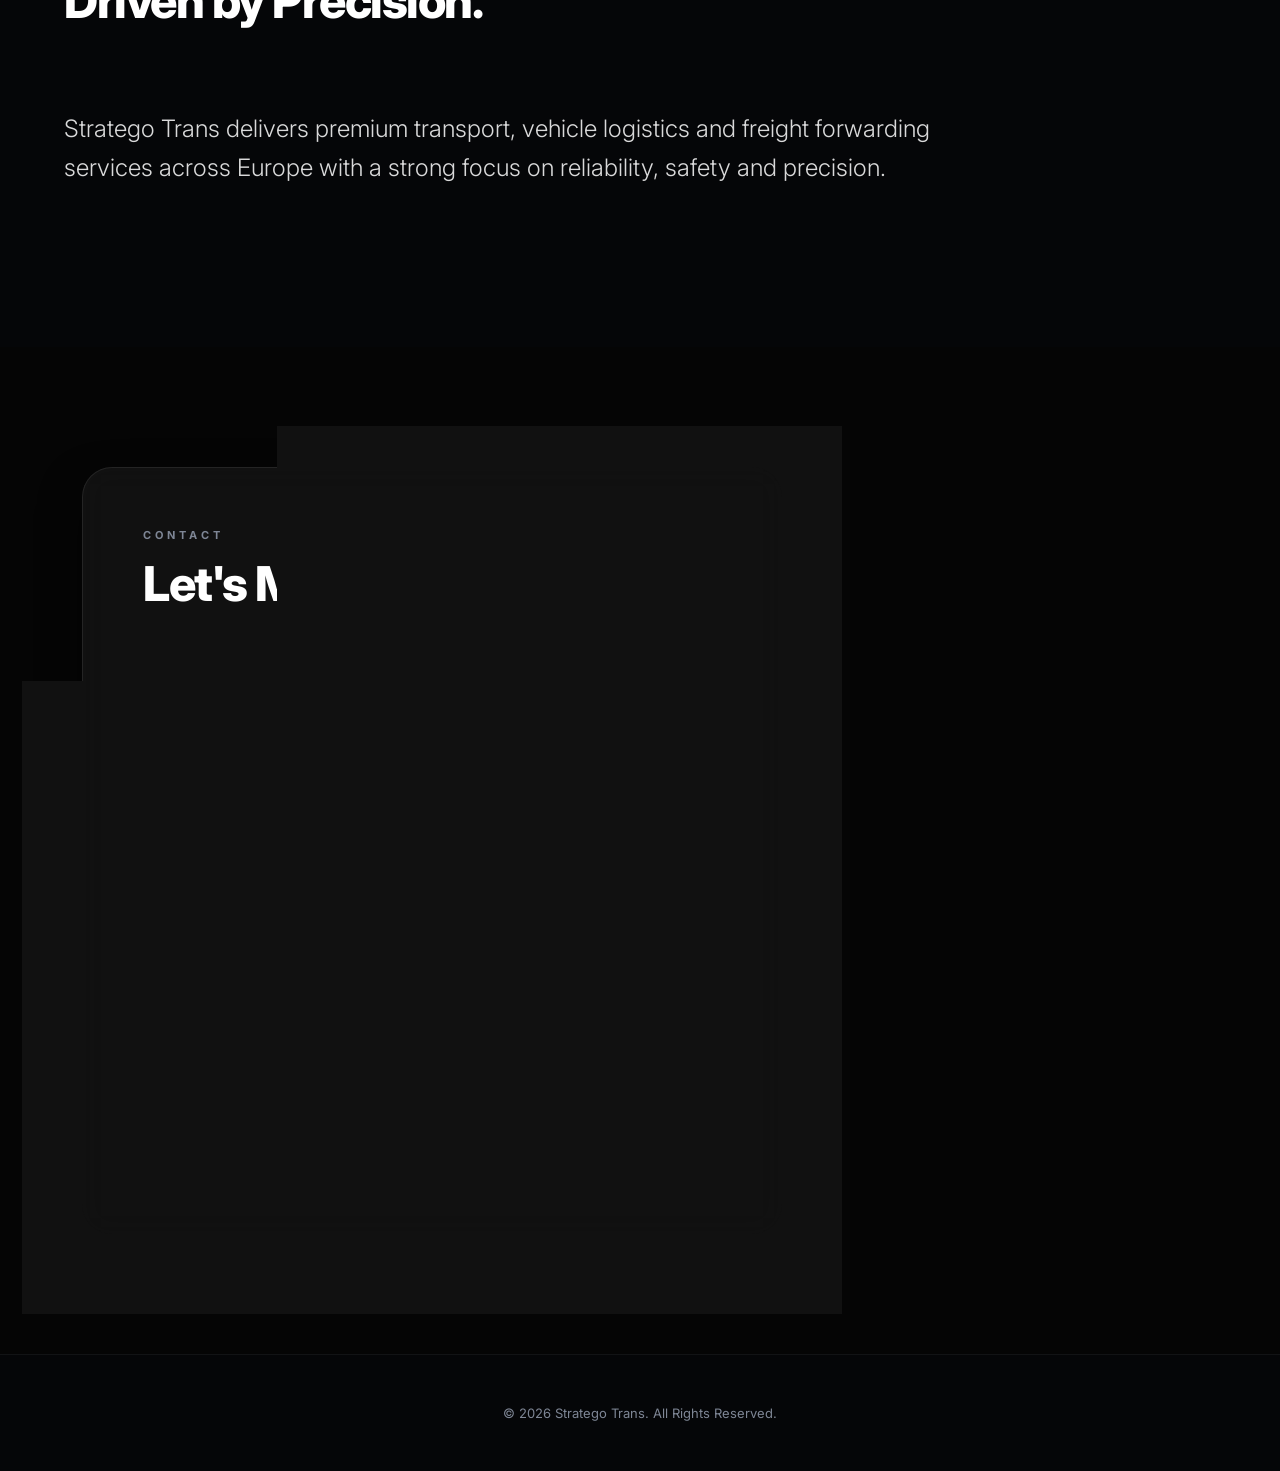
==== commit 00a0a5f0: "Add files via upload" ====
--- a/index.html
+++ b/index.html
@@ -231,4 +231,4 @@
 <!-- Štai čia prijungiame skriptą, kuris valdo vertimus -->
 <script src="assets/js/app.js"></script>
 </body>
-</html>
+</html>
--- a/assets/css/style.css
+++ b/assets/css/style.css
@@ -785,4 +785,4 @@
         object-fit: contain !important; /* PAKEISTA: contain neleidžia nukirpti kraštų */
         background-color: #050608;
     }
-}
+}
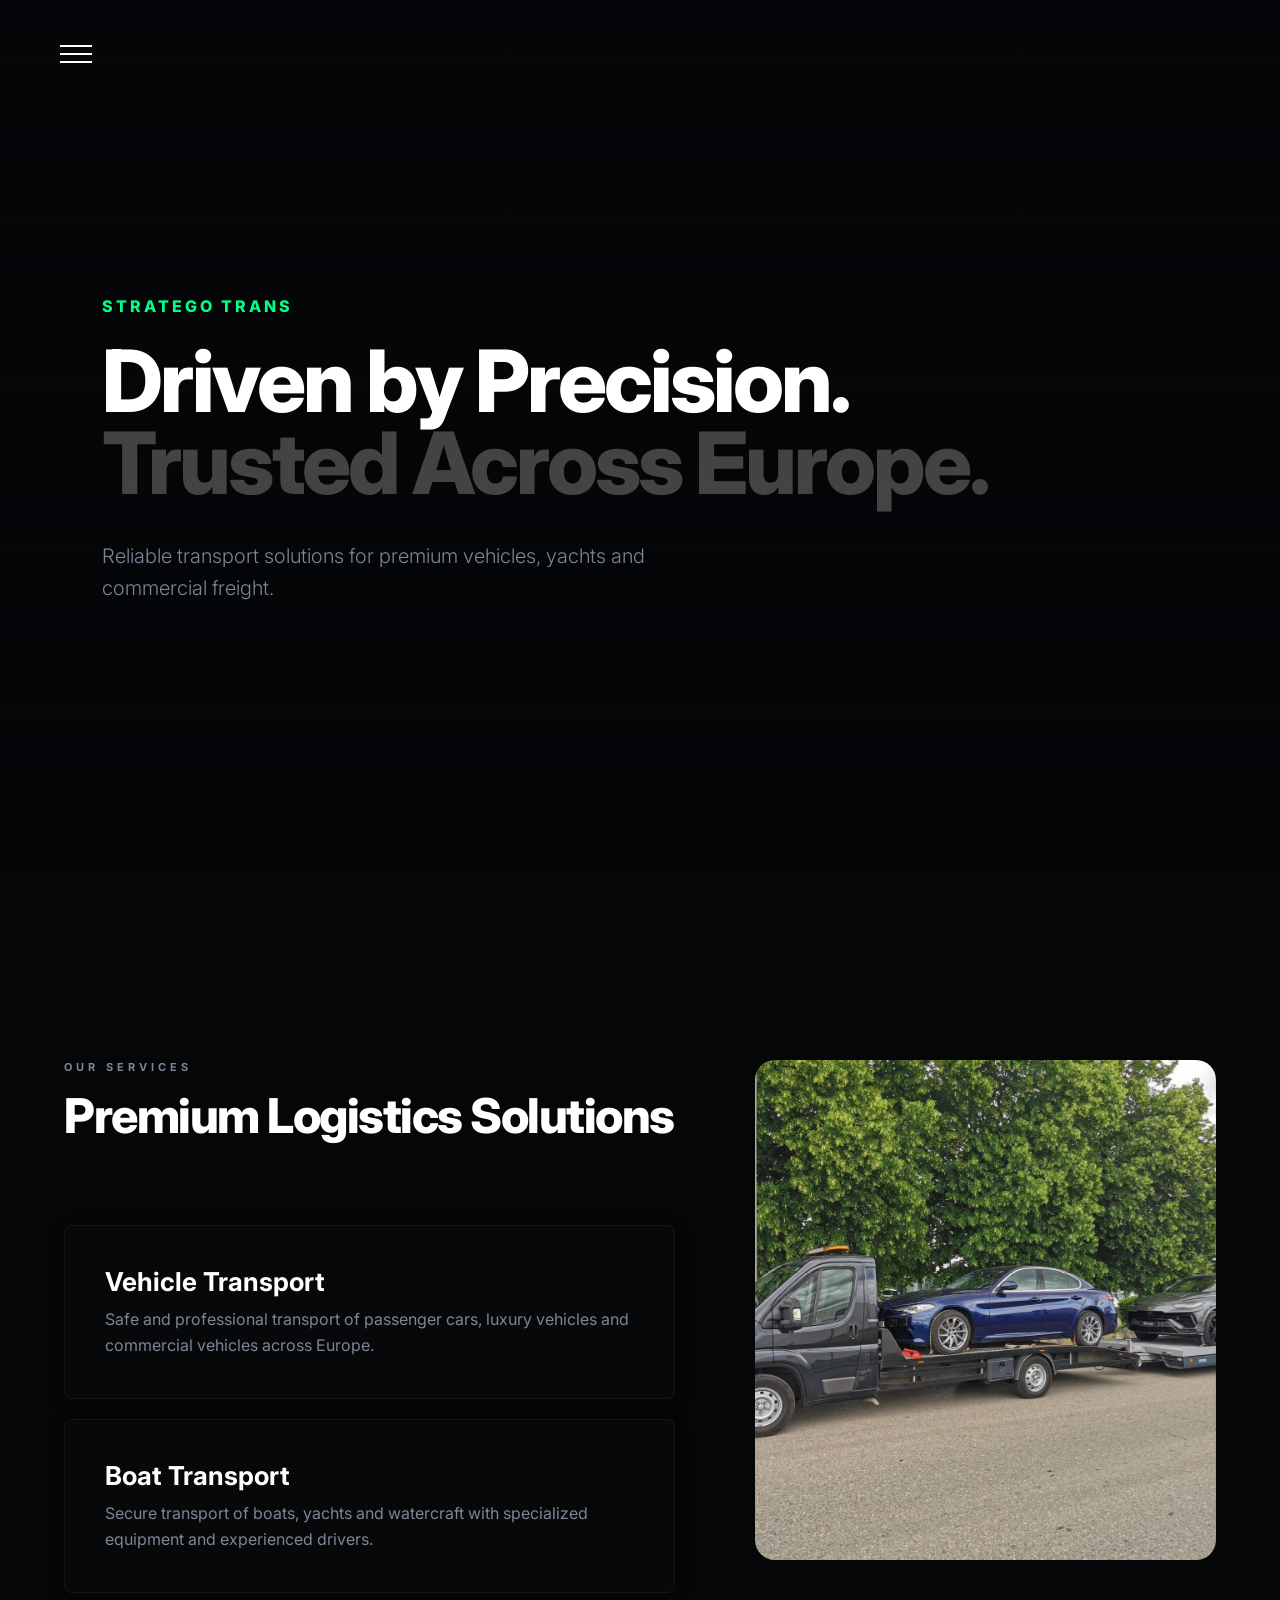
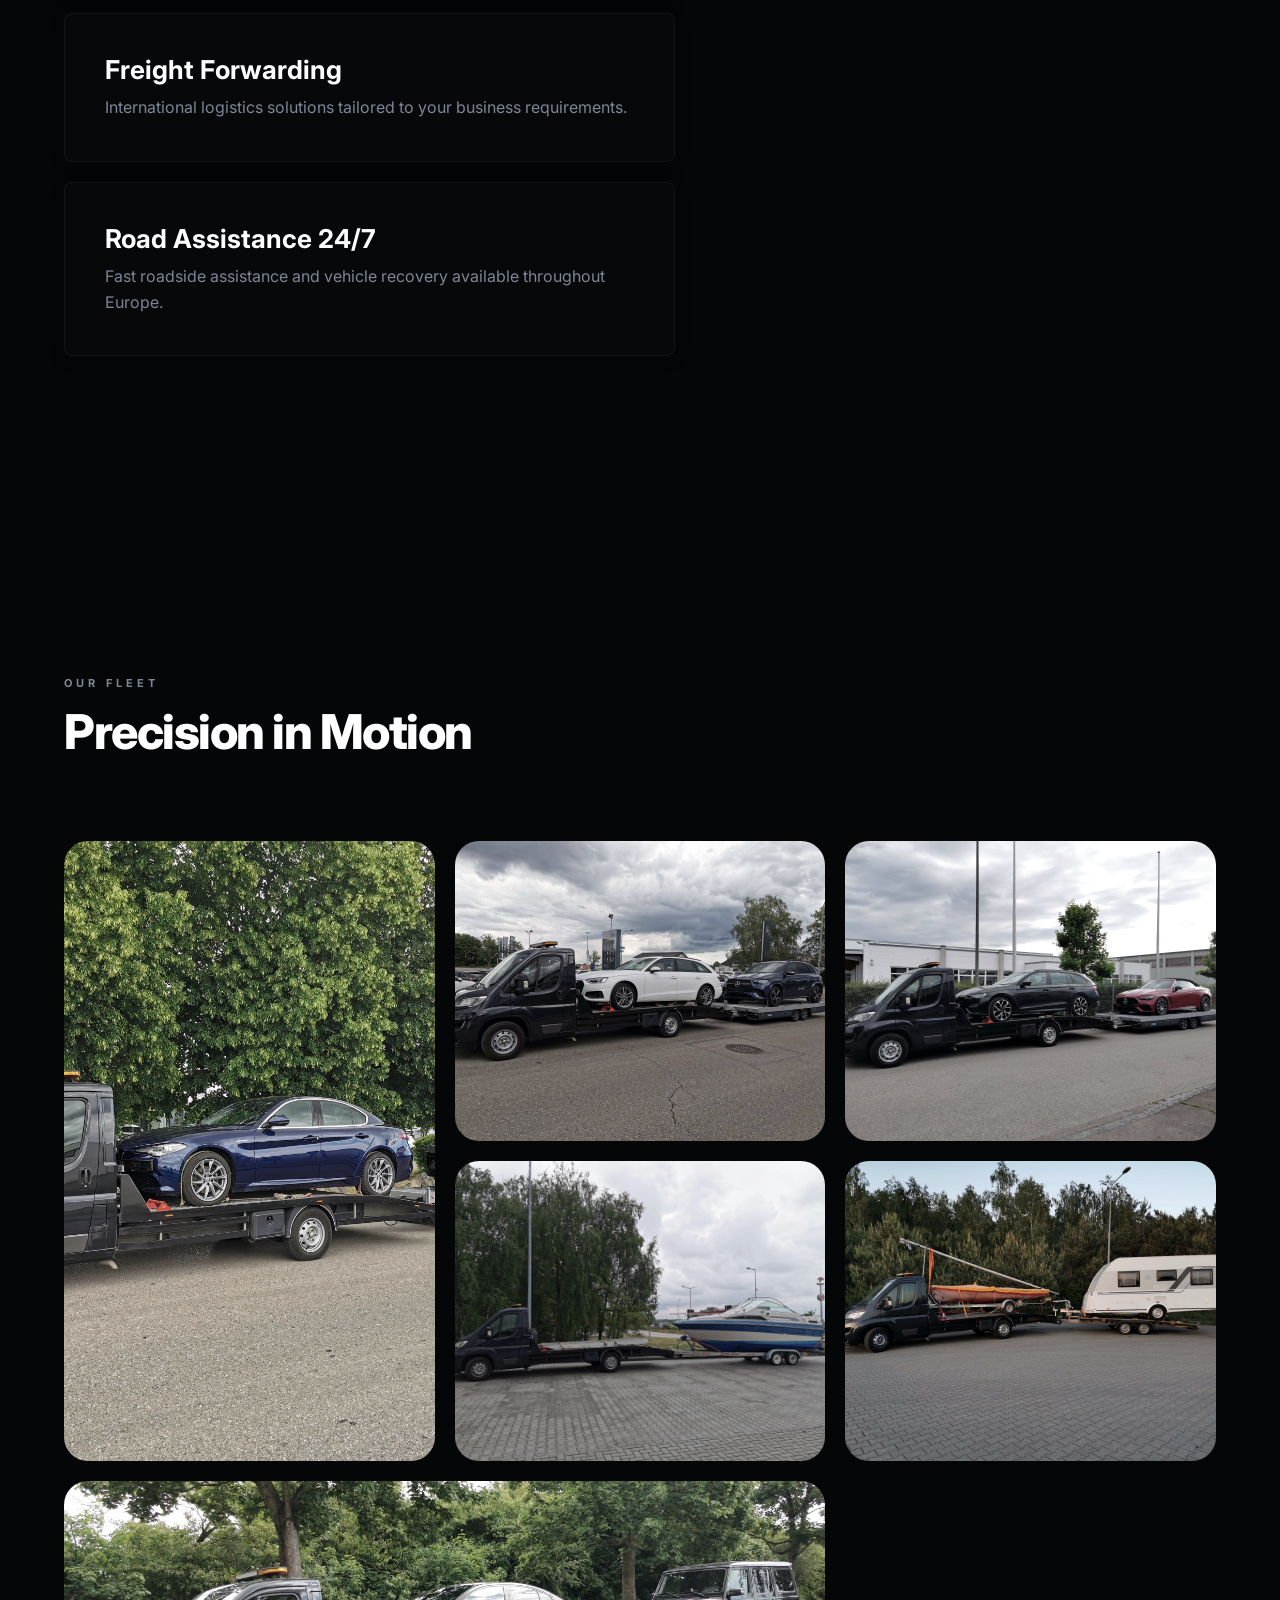
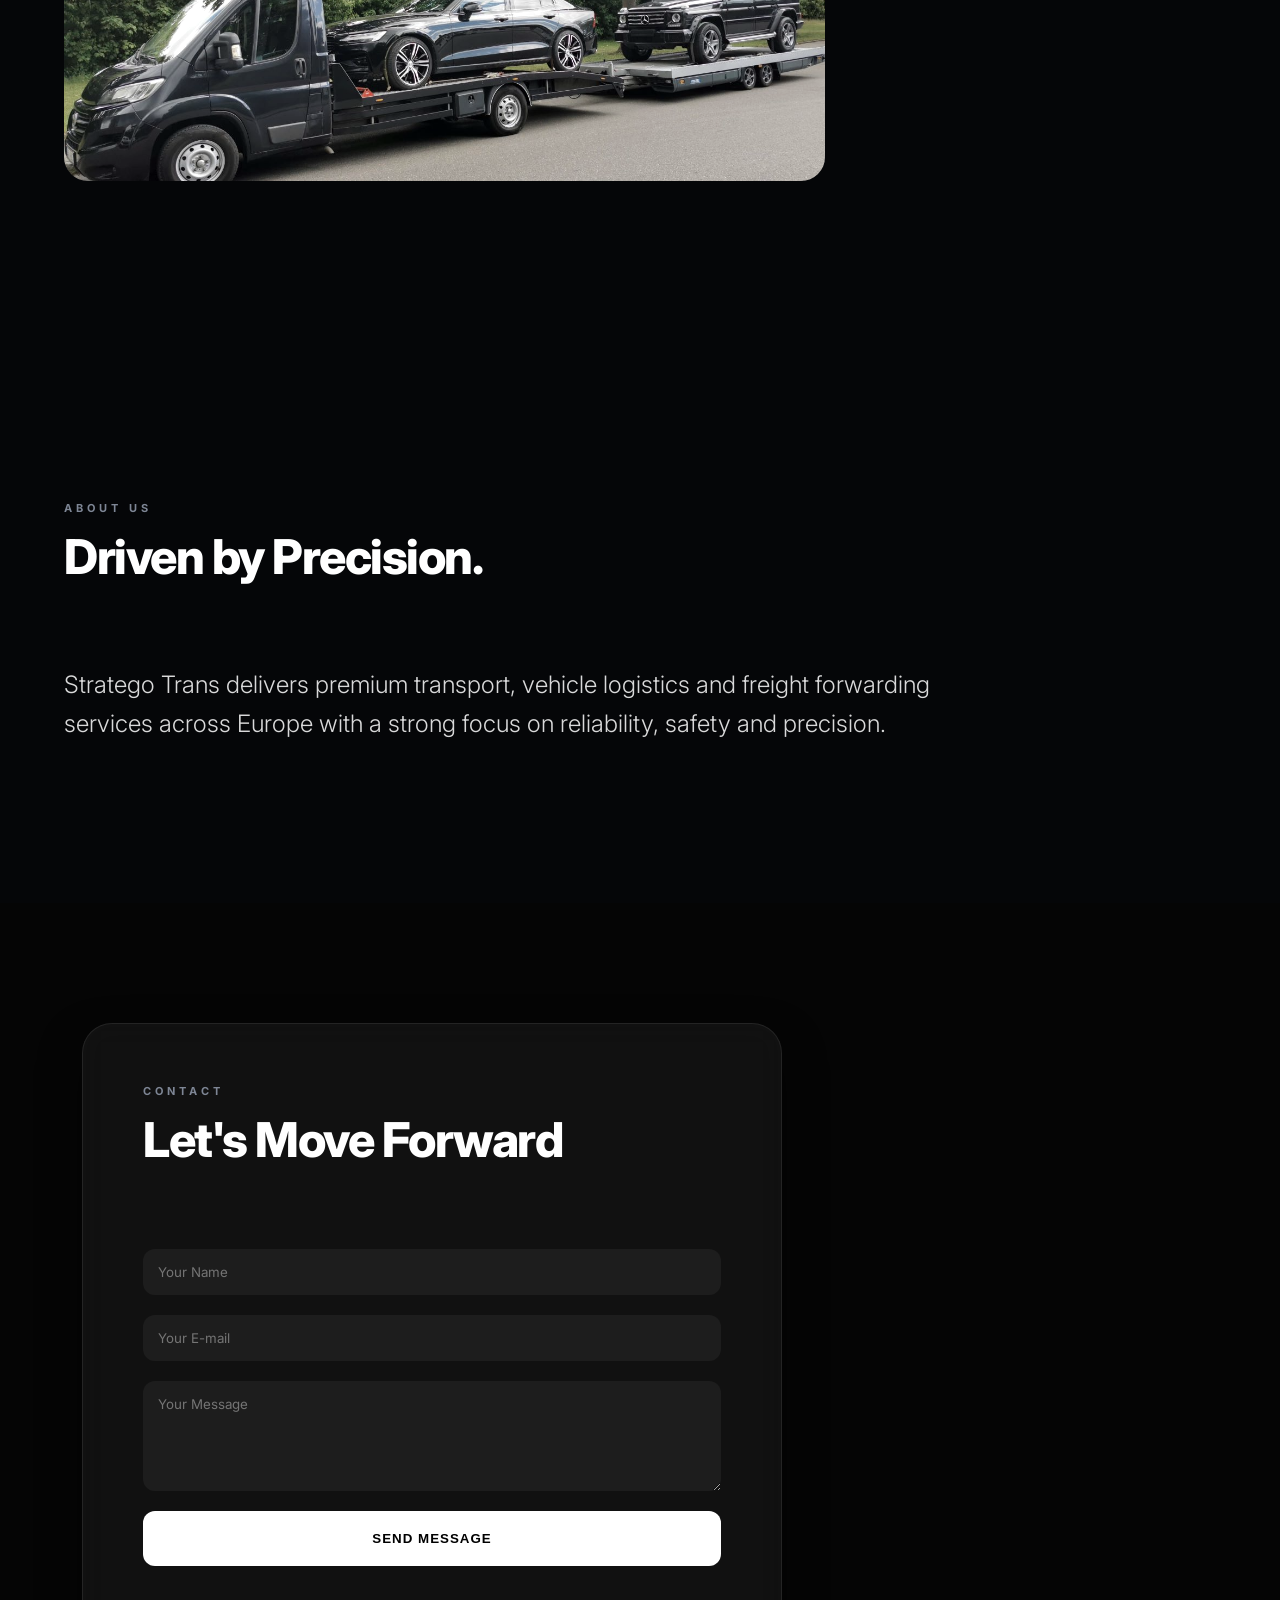
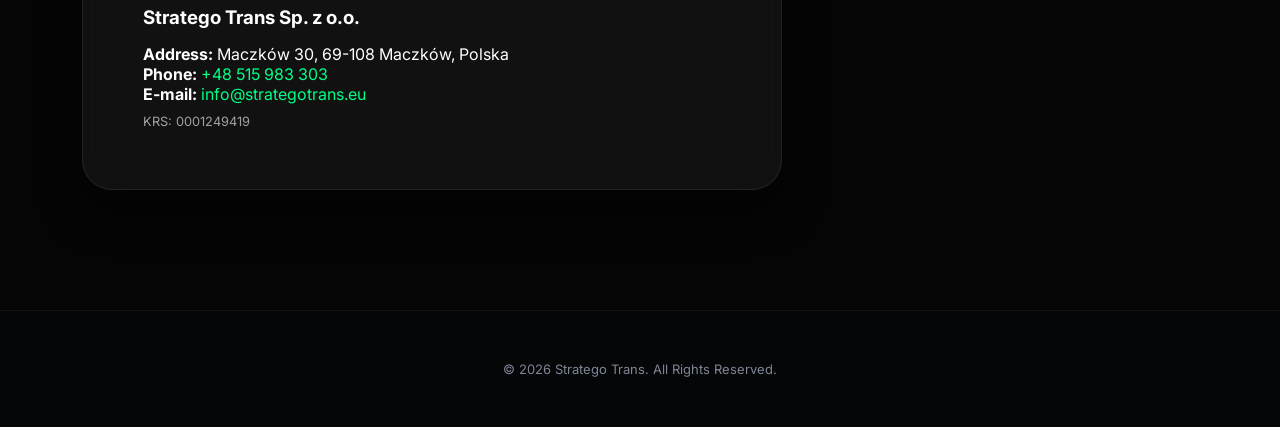
==== commit 7bebdf31: "Update index.html" ====
--- a/index.html
+++ b/index.html
@@ -151,7 +151,7 @@
             <h2 id="gallery-title">Precision in Motion</h2>
         </div>
         
-        <div class="gallery-grid-masonry">
+        <div class="gallery-grid-premium">
             <div class="gallery-item item-large scroll-reveal">
                 <img src="assets/images/truck1.jpg" alt="Premium Transport">
             </div>
@@ -231,4 +231,4 @@
 <!-- Štai čia prijungiame skriptą, kuris valdo vertimus -->
 <script src="assets/js/app.js"></script>
 </body>
-</html>+</html>
--- a/assets/css/style.css
+++ b/assets/css/style.css
@@ -767,13 +767,6 @@
     will-change: transform, opacity; /* Optimizacija sklandumui */
 }
 
-/* Priverstinis nuotraukų rodymas */
-.services-visual {
-    background-image: url('https://placehold.co/600x400/1a1c22/white?text=Loading') !important; /* Laikinas placeholderis, jei JS neveikia */
-    background-size: cover !important;
-    background-position: center !important;
-}
-
 /* Galerijos elementų sutvarkymas mobiliajame */
 @media (max-width: 768px) {
     .gallery-item {
@@ -785,4 +778,4 @@
         object-fit: contain !important; /* PAKEISTA: contain neleidžia nukirpti kraštų */
         background-color: #050608;
     }
-}+}
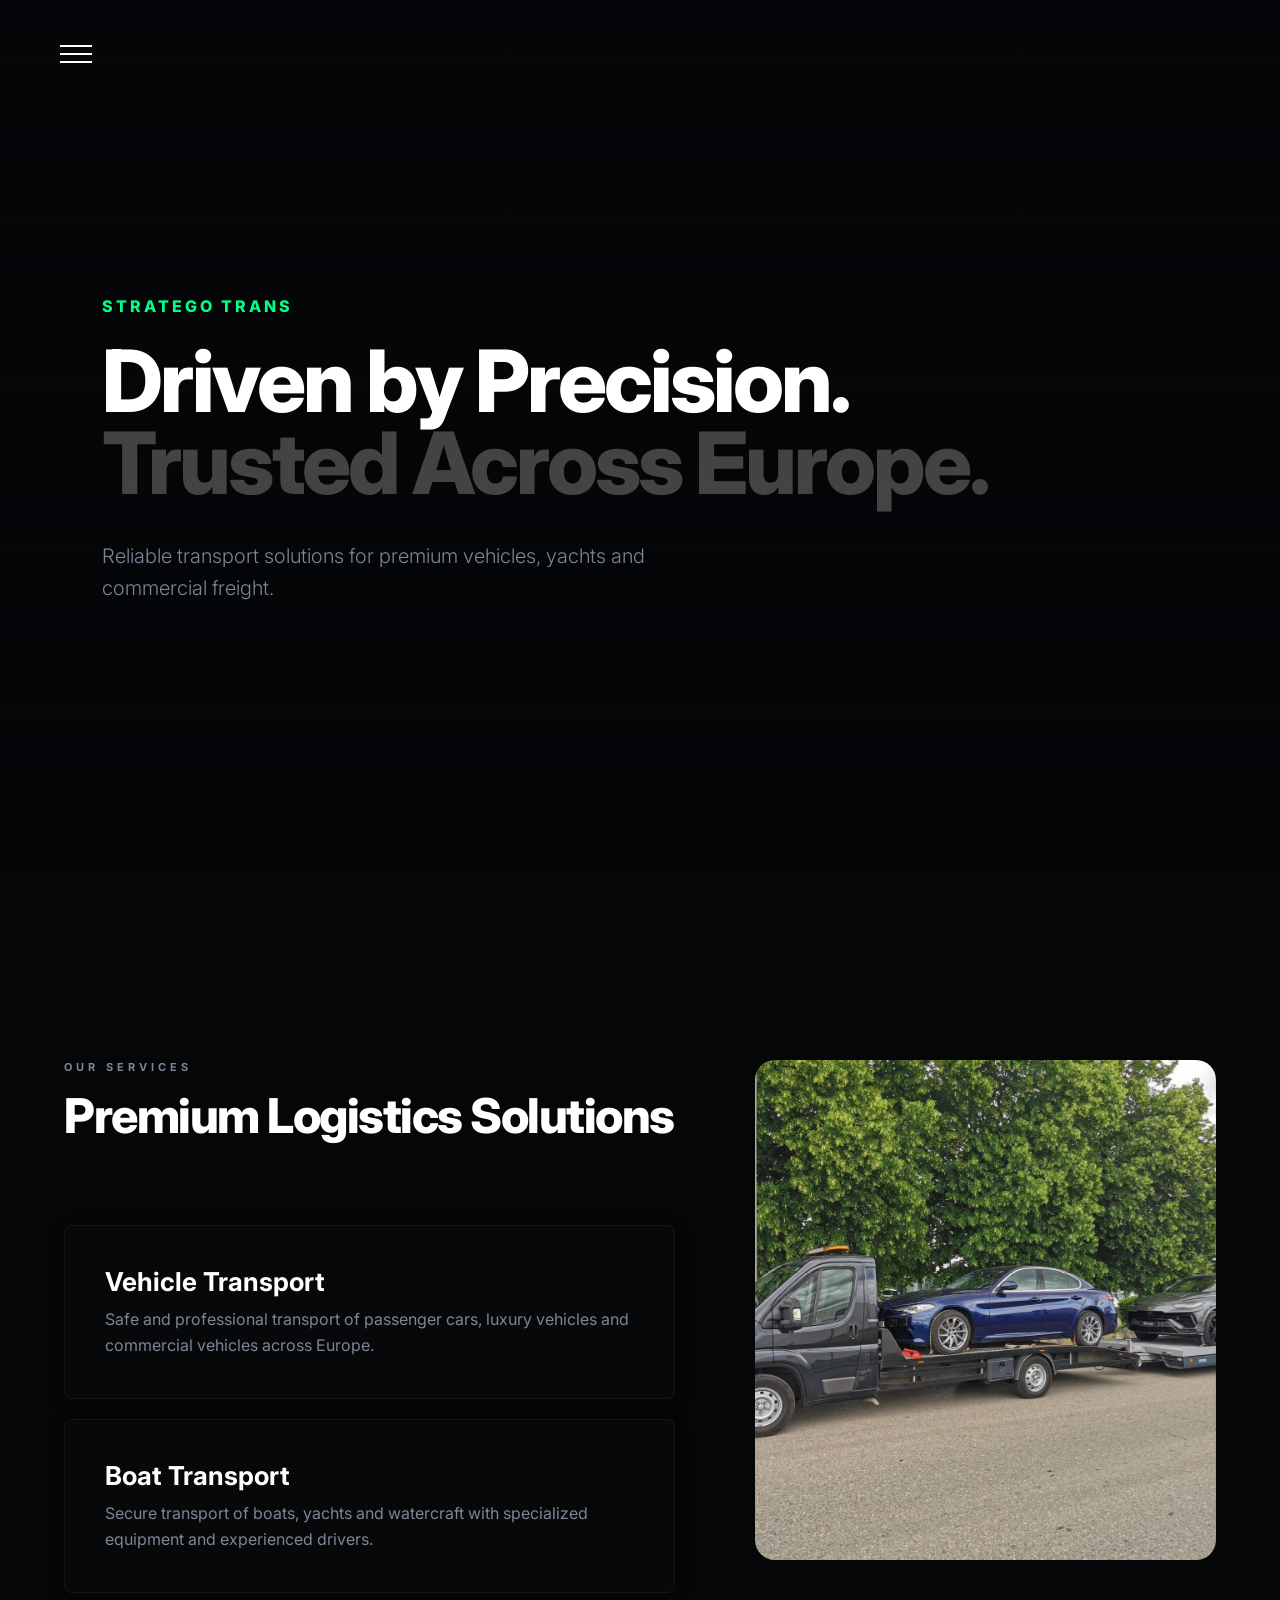
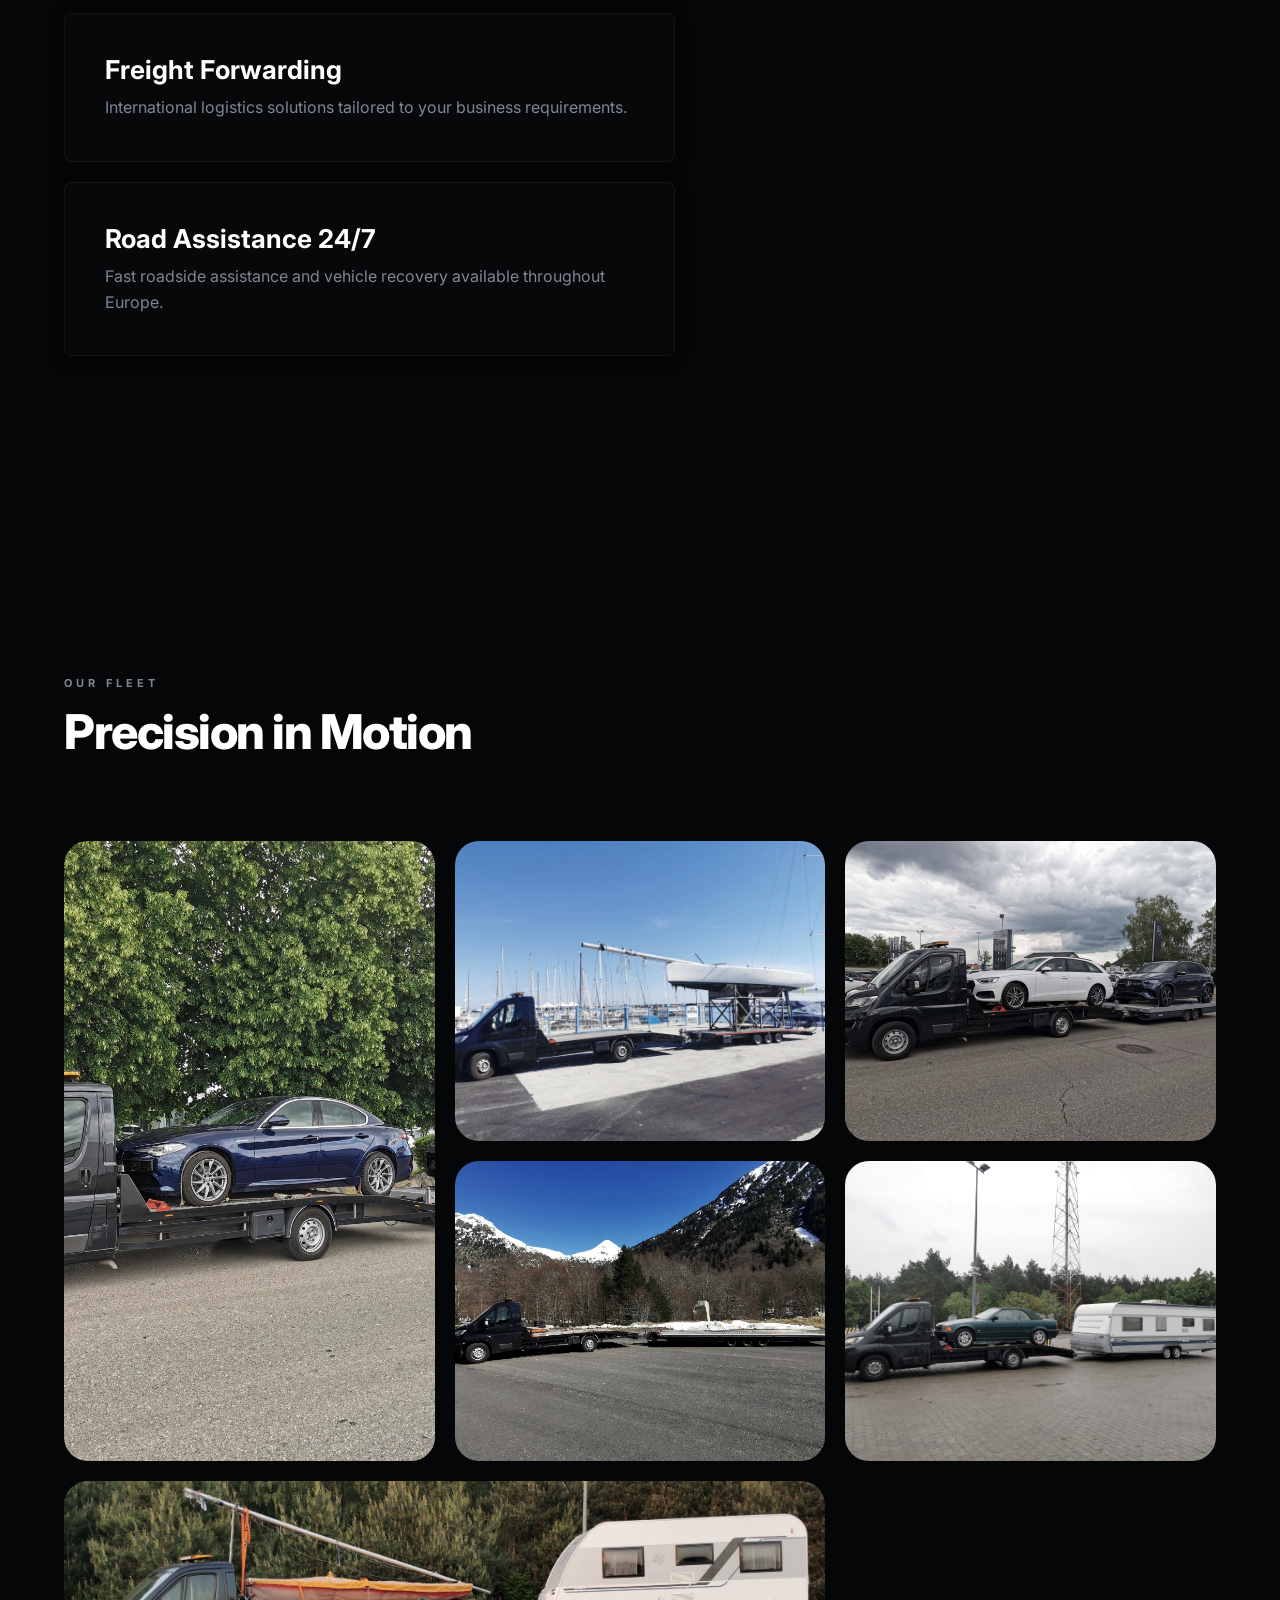
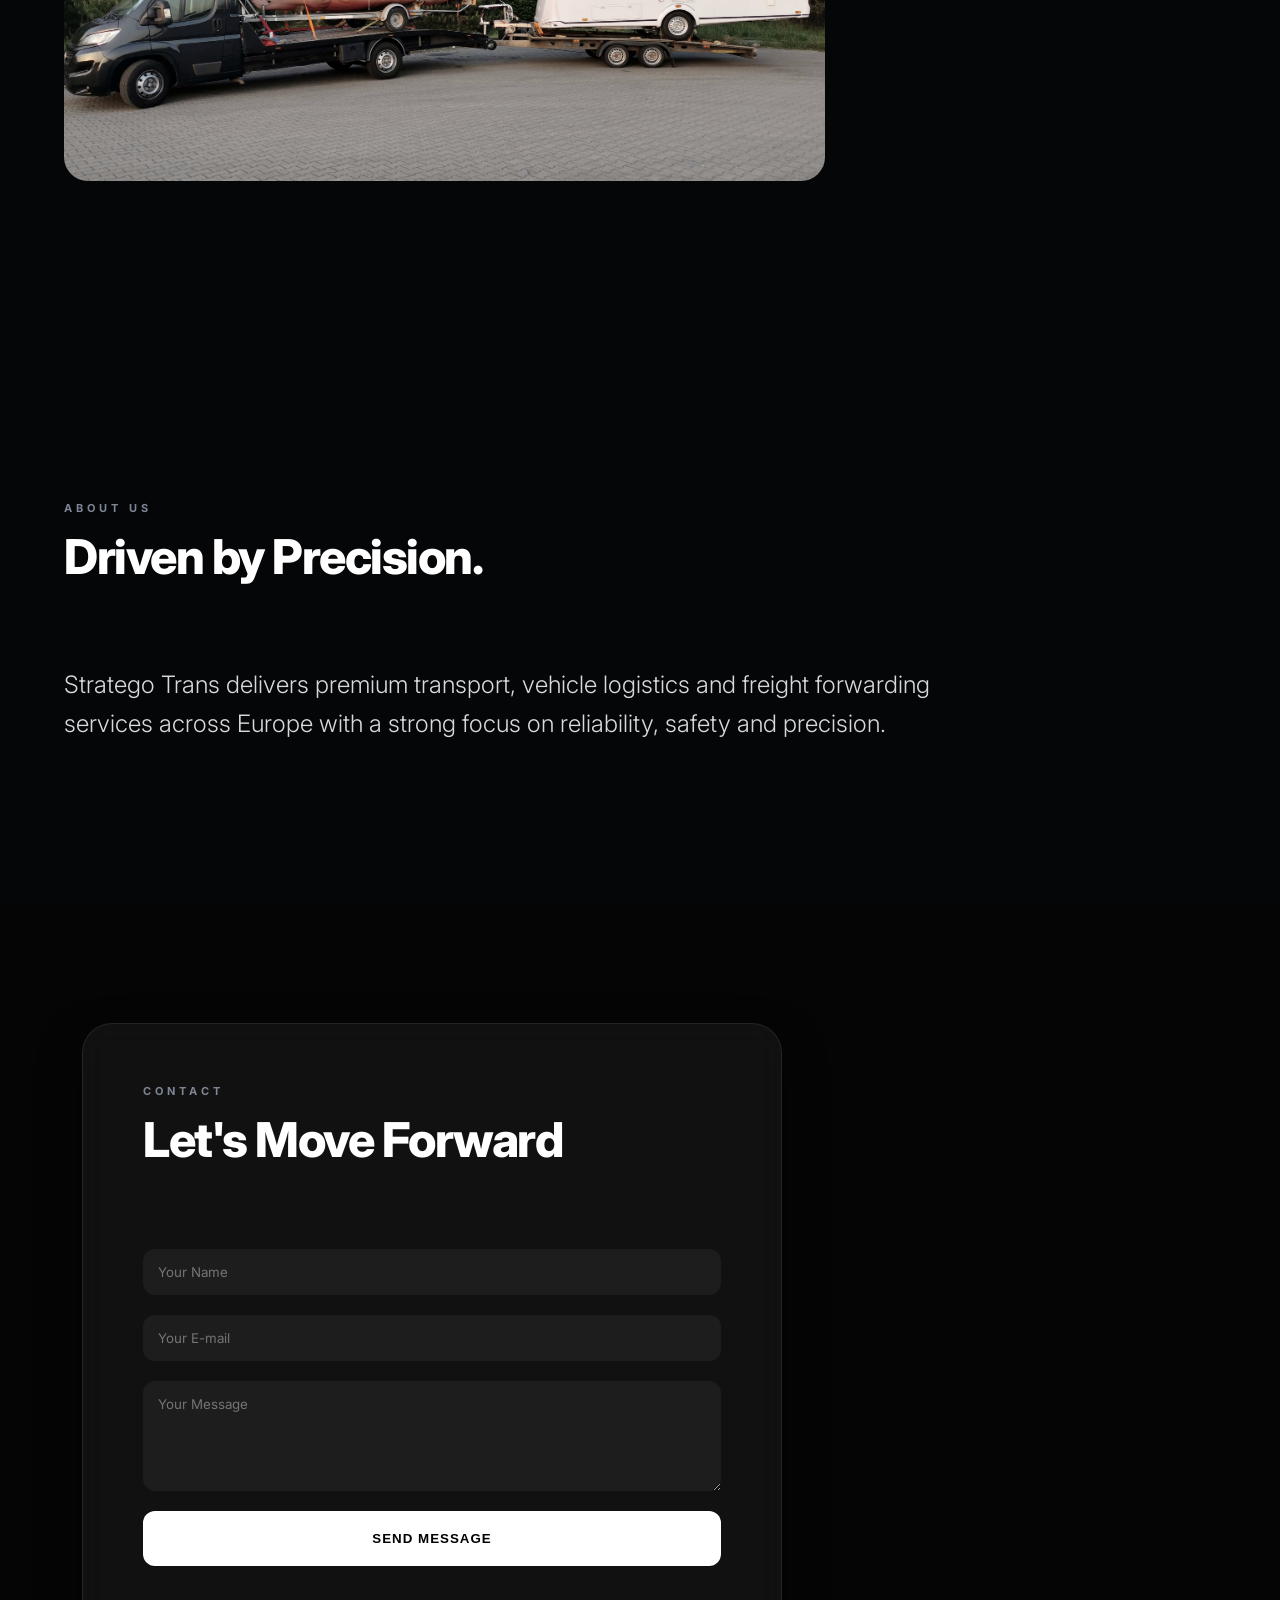
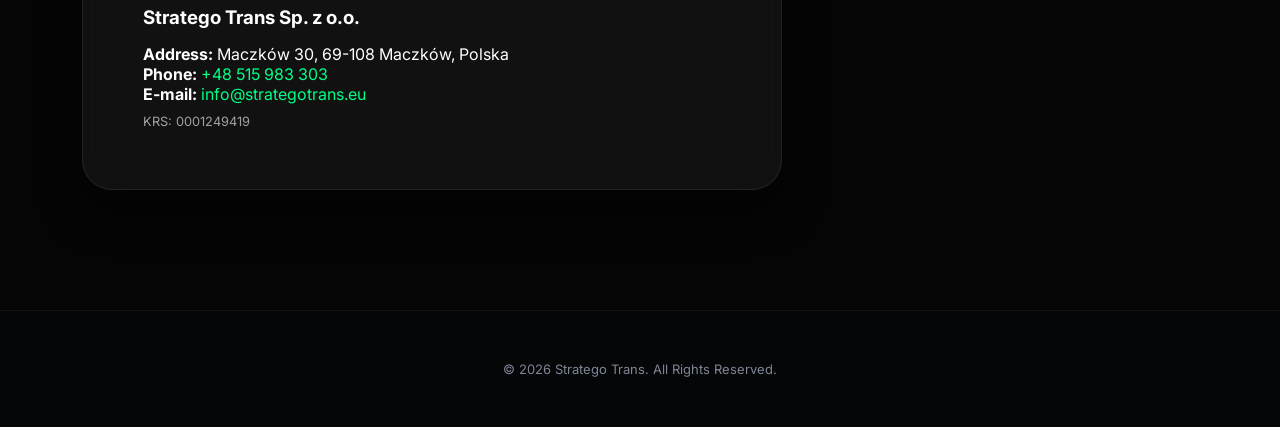
==== commit b97f43e6: "Update index.html" ====
--- a/index.html
+++ b/index.html
@@ -156,19 +156,19 @@
                 <img src="assets/images/truck1.jpg" alt="Premium Transport">
             </div>
             <div class="gallery-item scroll-reveal">
+                <img src="assets/images/truck2.jpg" alt="Professional Team">
+            </div>
+            <div class="gallery-item scroll-reveal">
                 <img src="assets/images/truck3.jpg" alt="Professional Team">
             </div>
             <div class="gallery-item scroll-reveal">
-                <img src="assets/images/truck23.jpg" alt="Professional Team">
-            </div>
-            <div class="gallery-item scroll-reveal">
-                <img src="assets/images/truck22.jpg" alt="Professional Team">
-            </div>
-            <div class="gallery-item scroll-reveal">
-                <img src="assets/images/truck21.jpg" alt="Professional Team">
+                <img src="assets/images/truck4.jpg" alt="Professional Team">
+            </div>
+            <div class="gallery-item scroll-reveal">
+                <img src="assets/images/truck5.jpg" alt="Professional Team">
             </div>
             <div class="gallery-item item-wide scroll-reveal">
-                <img src="assets/images/truck20.jpg" alt="Across Europe">
+                <img src="assets/images/truck6.jpg" alt="Across Europe">
             </div>
         </div>
     </div>
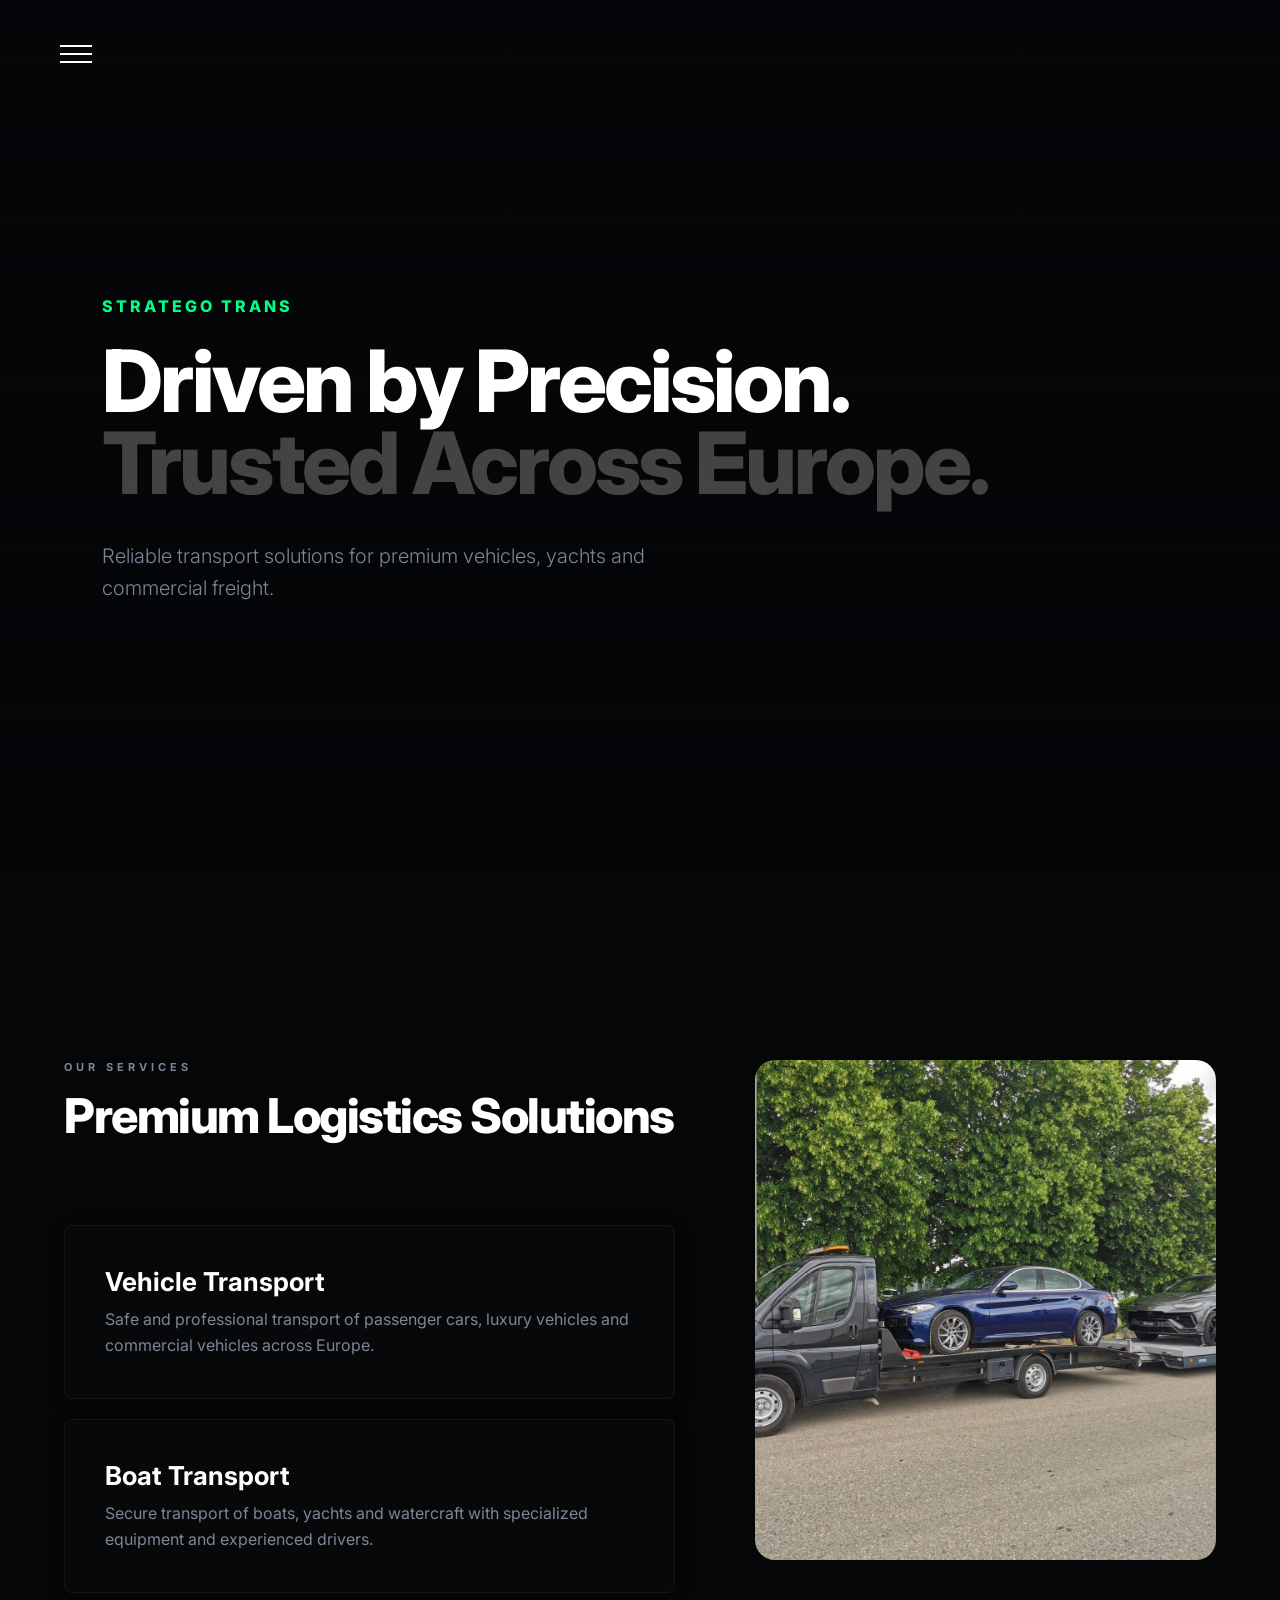
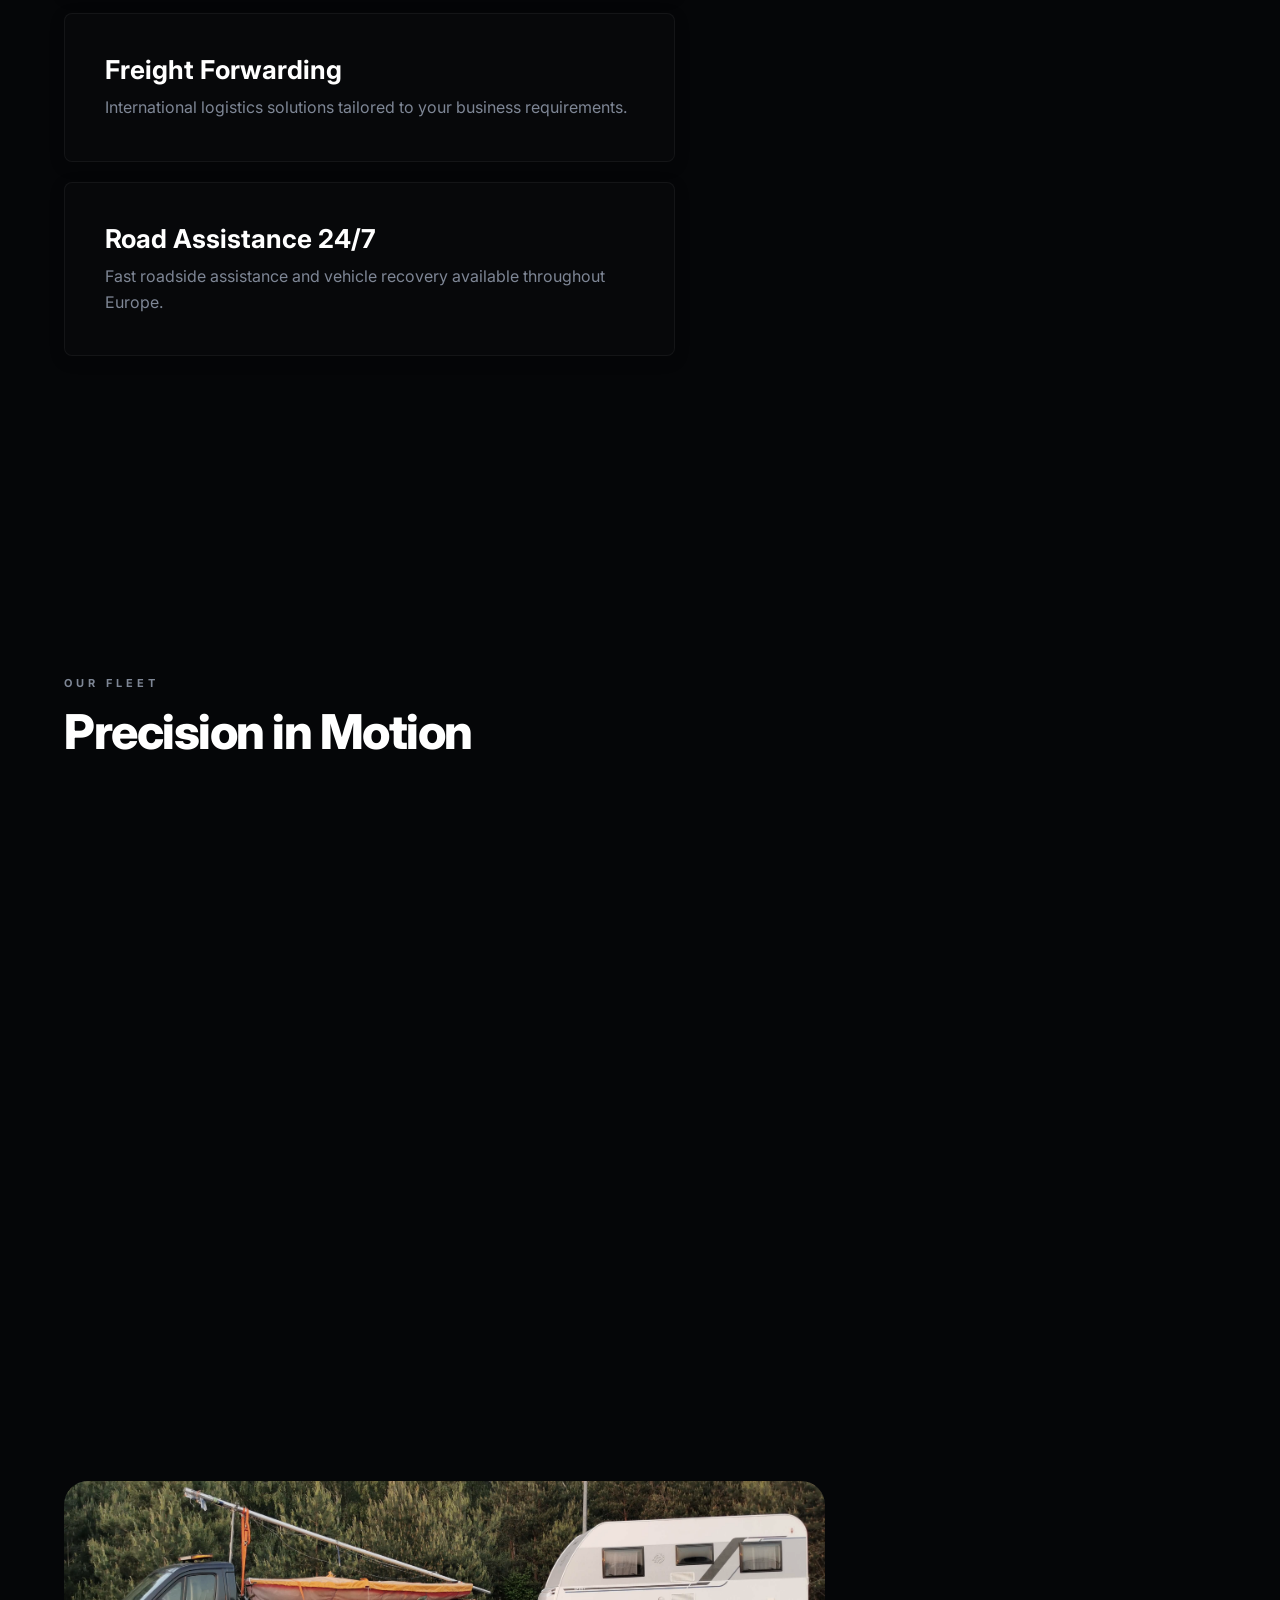
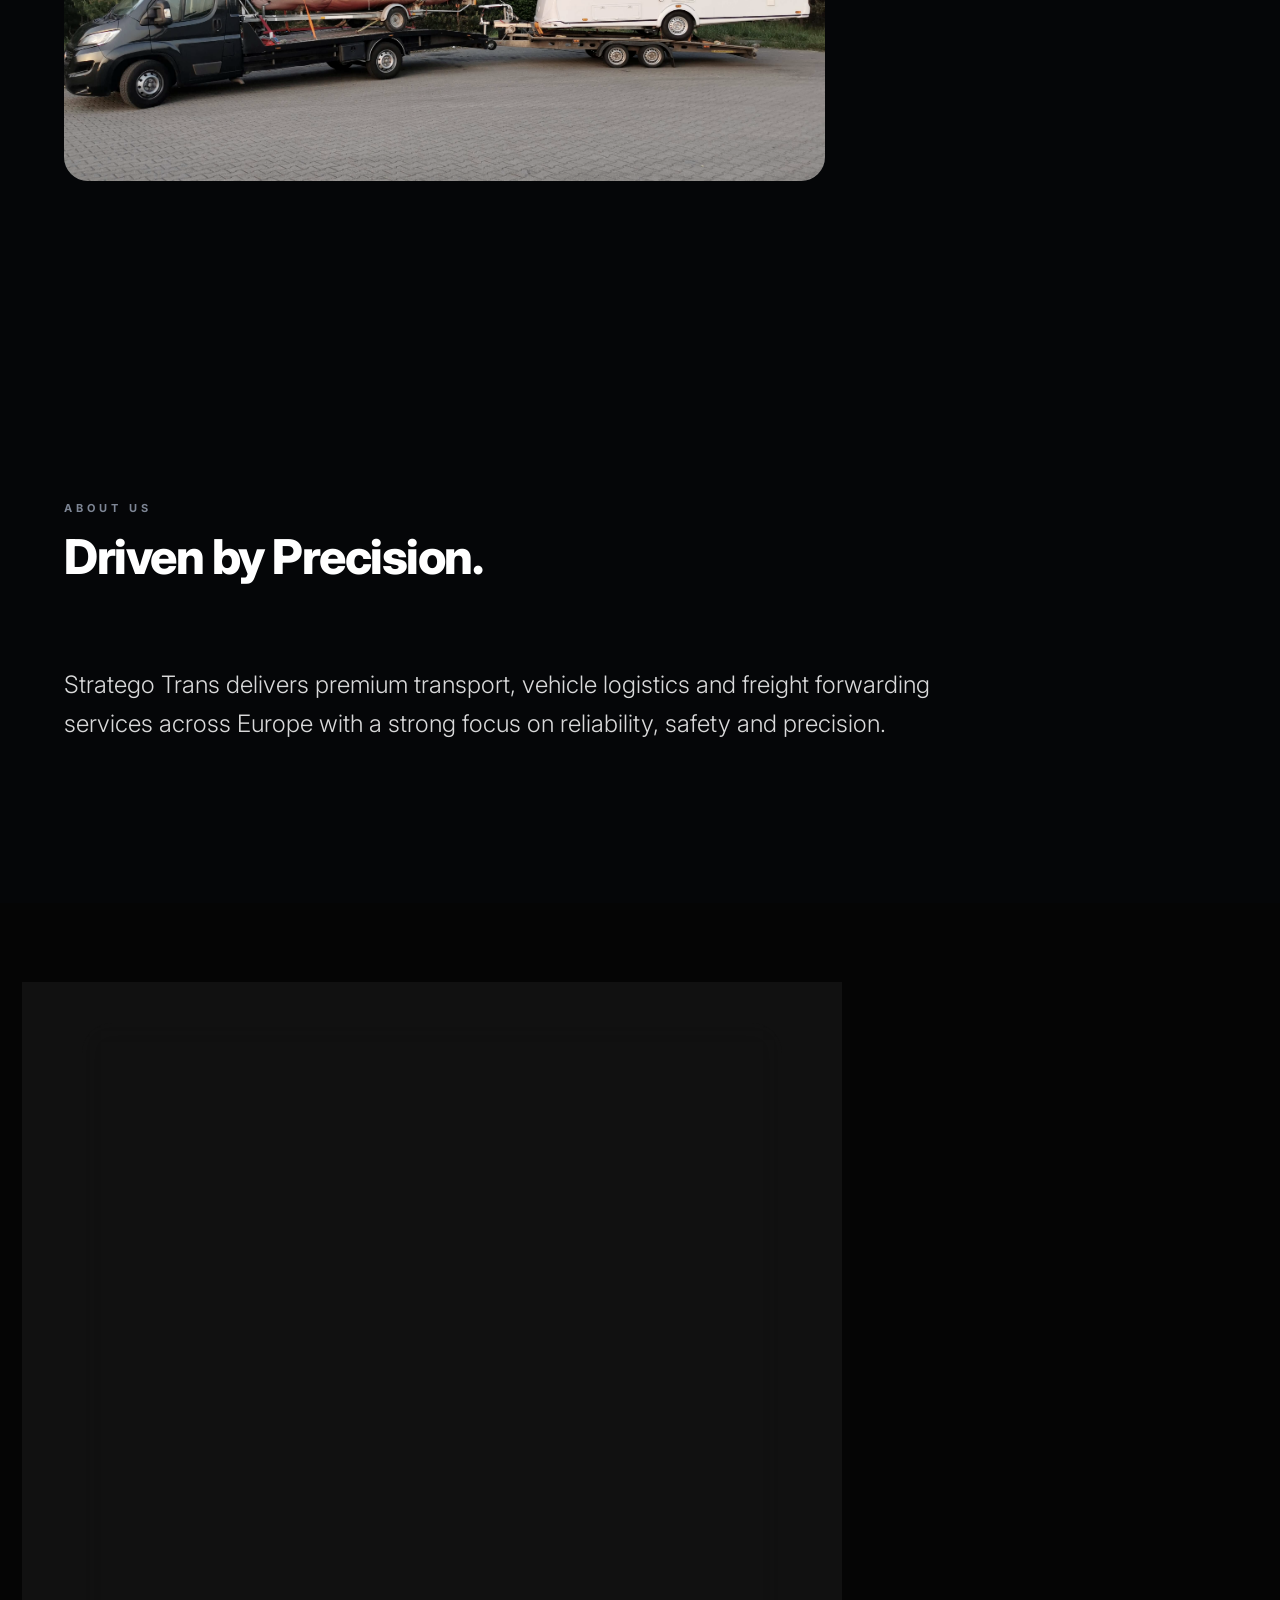
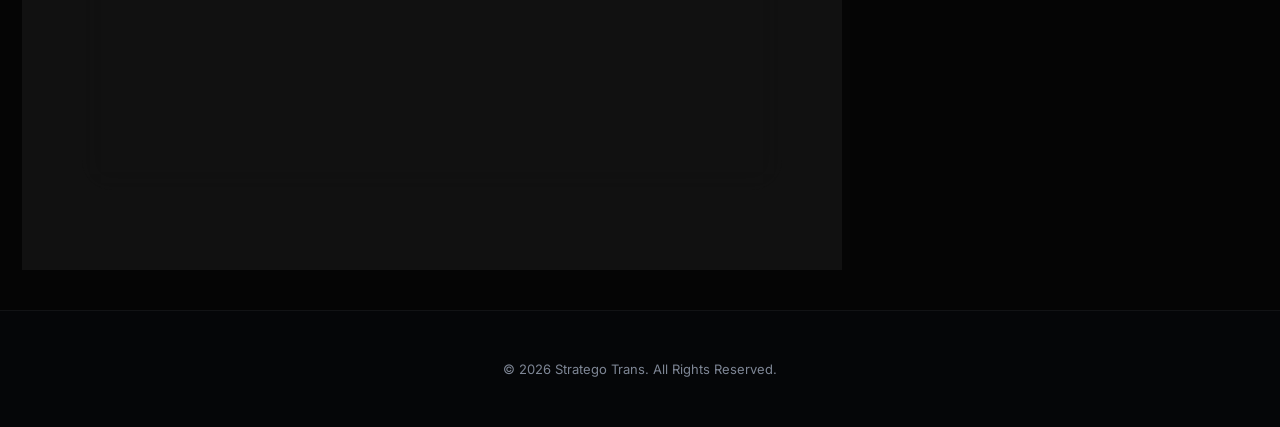
==== commit 1ad81451: "Update index.html" ====
--- a/index.html
+++ b/index.html
@@ -196,11 +196,12 @@
                 <h2 id="contact-title">Let's Move Forward</h2>
             </div>
             
-            <form action="https://api.web3forms.com/submit" method="POST" class="contact-form">
-    <!-- Jūsų raktas -->
+            <form action="https://api.web3forms.com/submit" method="POST" class="contact-form" id="contactForm">
     <input type="hidden" name="access_key" value="7f057cee-d1fa-4f00-8242-bbabba4e6e4a">
     
-    <!-- Paslėptas laukas apsaugai nuo robotų -->
+    <!-- Šis laukas nukreips į jūsų 'aciu.html' -->
+    <input type="hidden" name="redirect" id="redirectInput" value="https://www.strategotrans.eu/aciu.html">
+    
     <input type="checkbox" name="botcheck" class="hidden" style="display: none;">
     
     <input type="text" name="name" id="form-name" placeholder="Your Name" required>
@@ -210,6 +211,12 @@
     <button type="submit" id="form-submit">SEND MESSAGE</button>
 </form>
 
+<script>
+    // Ši funkcija paima kalbą iš localStorage ir prideda ją prie nuorodos
+    const currentLang = localStorage.getItem('preferredLang') || 'en';
+    const redirectInput = document.getElementById('redirectInput');
+    redirectInput.value = "https://www.strategotrans.eu/aciu.html?lang=" + currentLang;
+</script>
             <div class="contact-info-box" style="margin-top: 40px; color: #fff;">
                 <h3 style="margin-bottom: 15px;">Stratego Trans Sp. z o.o.</h3>
                 <p><strong id="label-address">Address:</strong> Maczków 30, 69-108 Maczków, Polska</p>
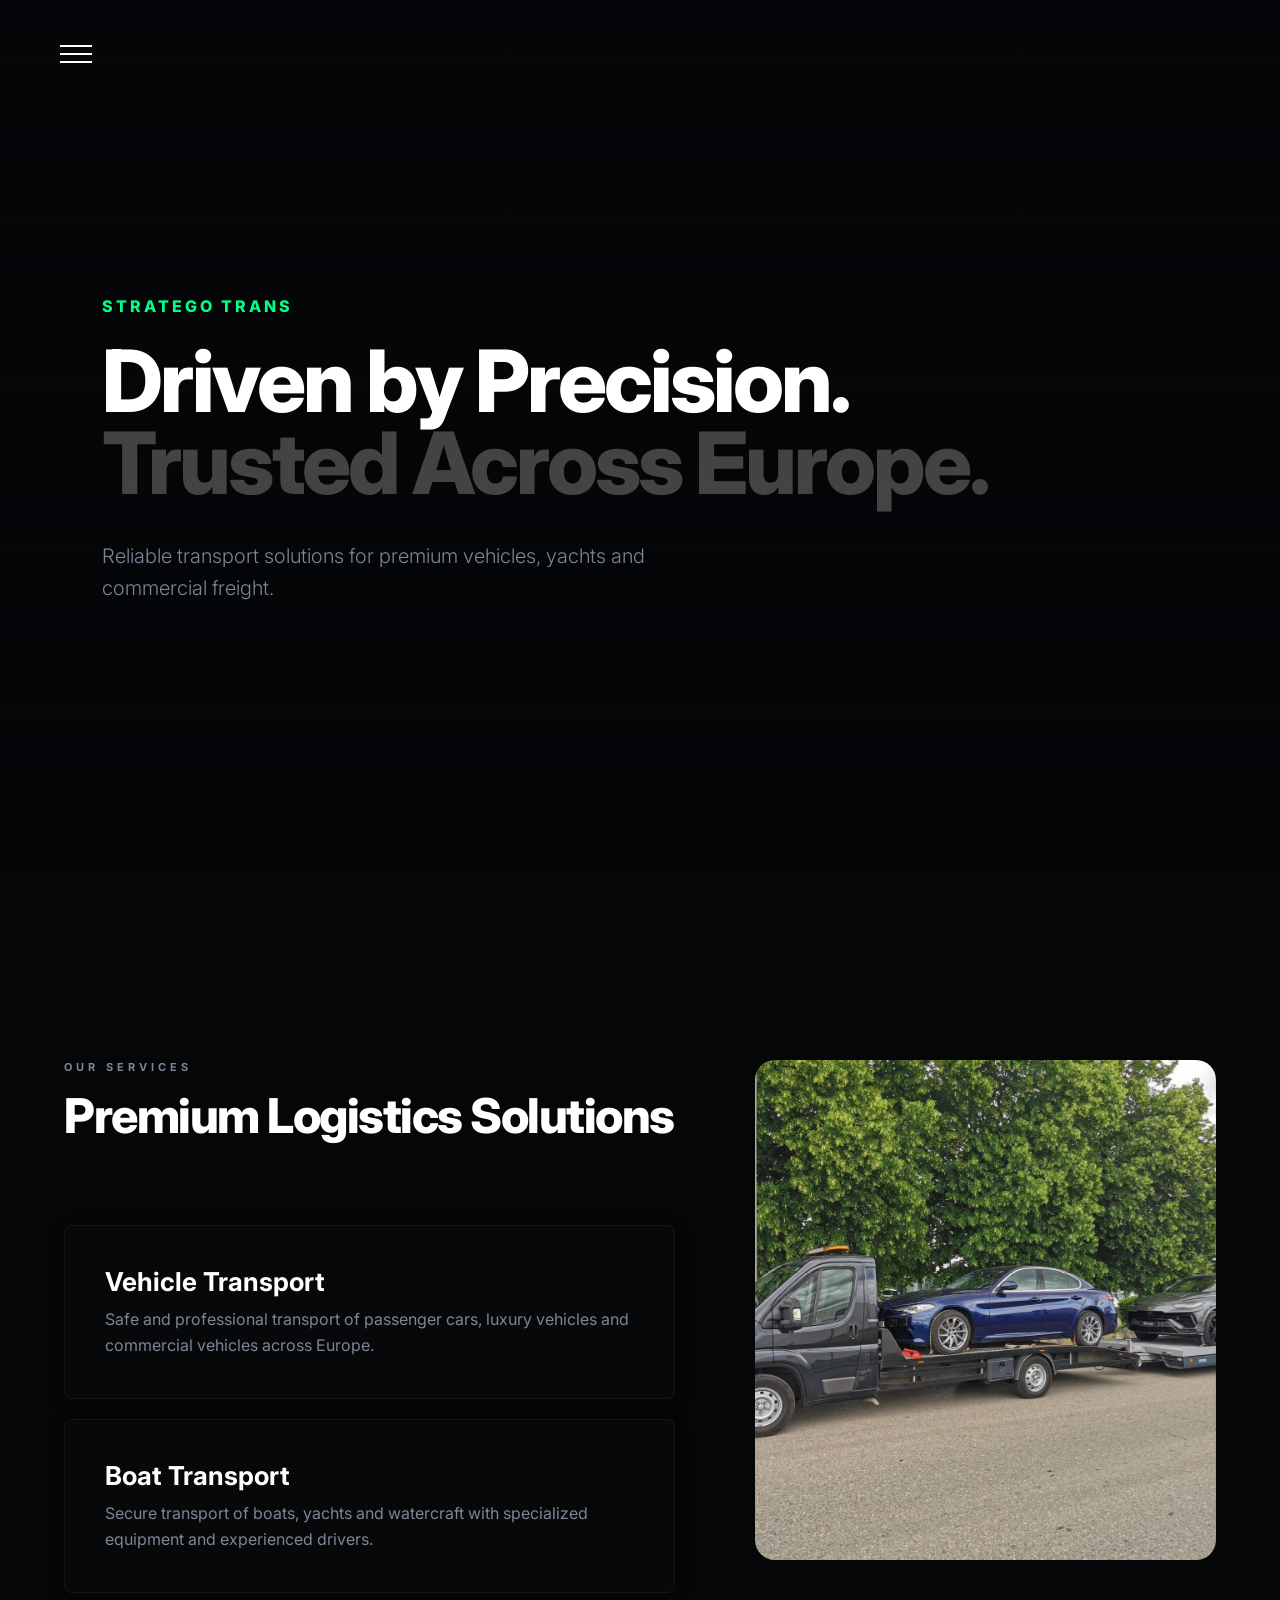
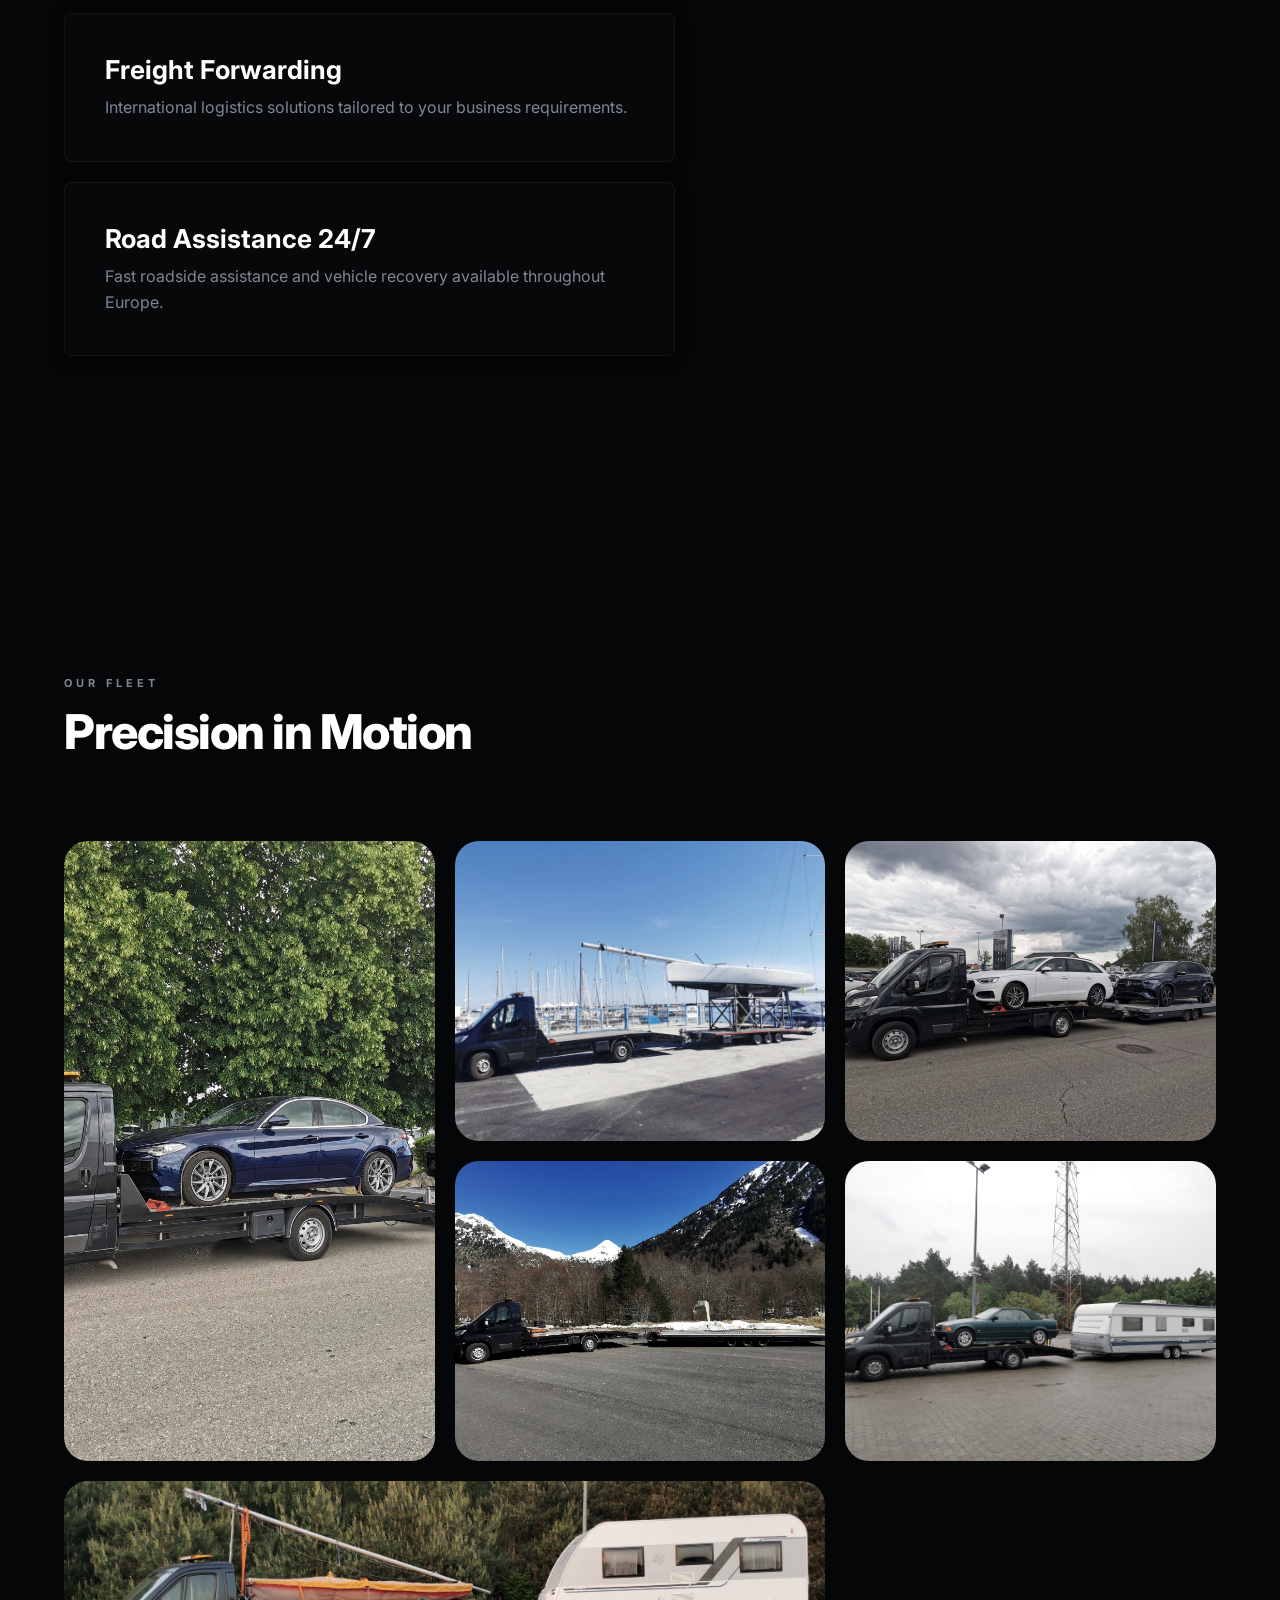
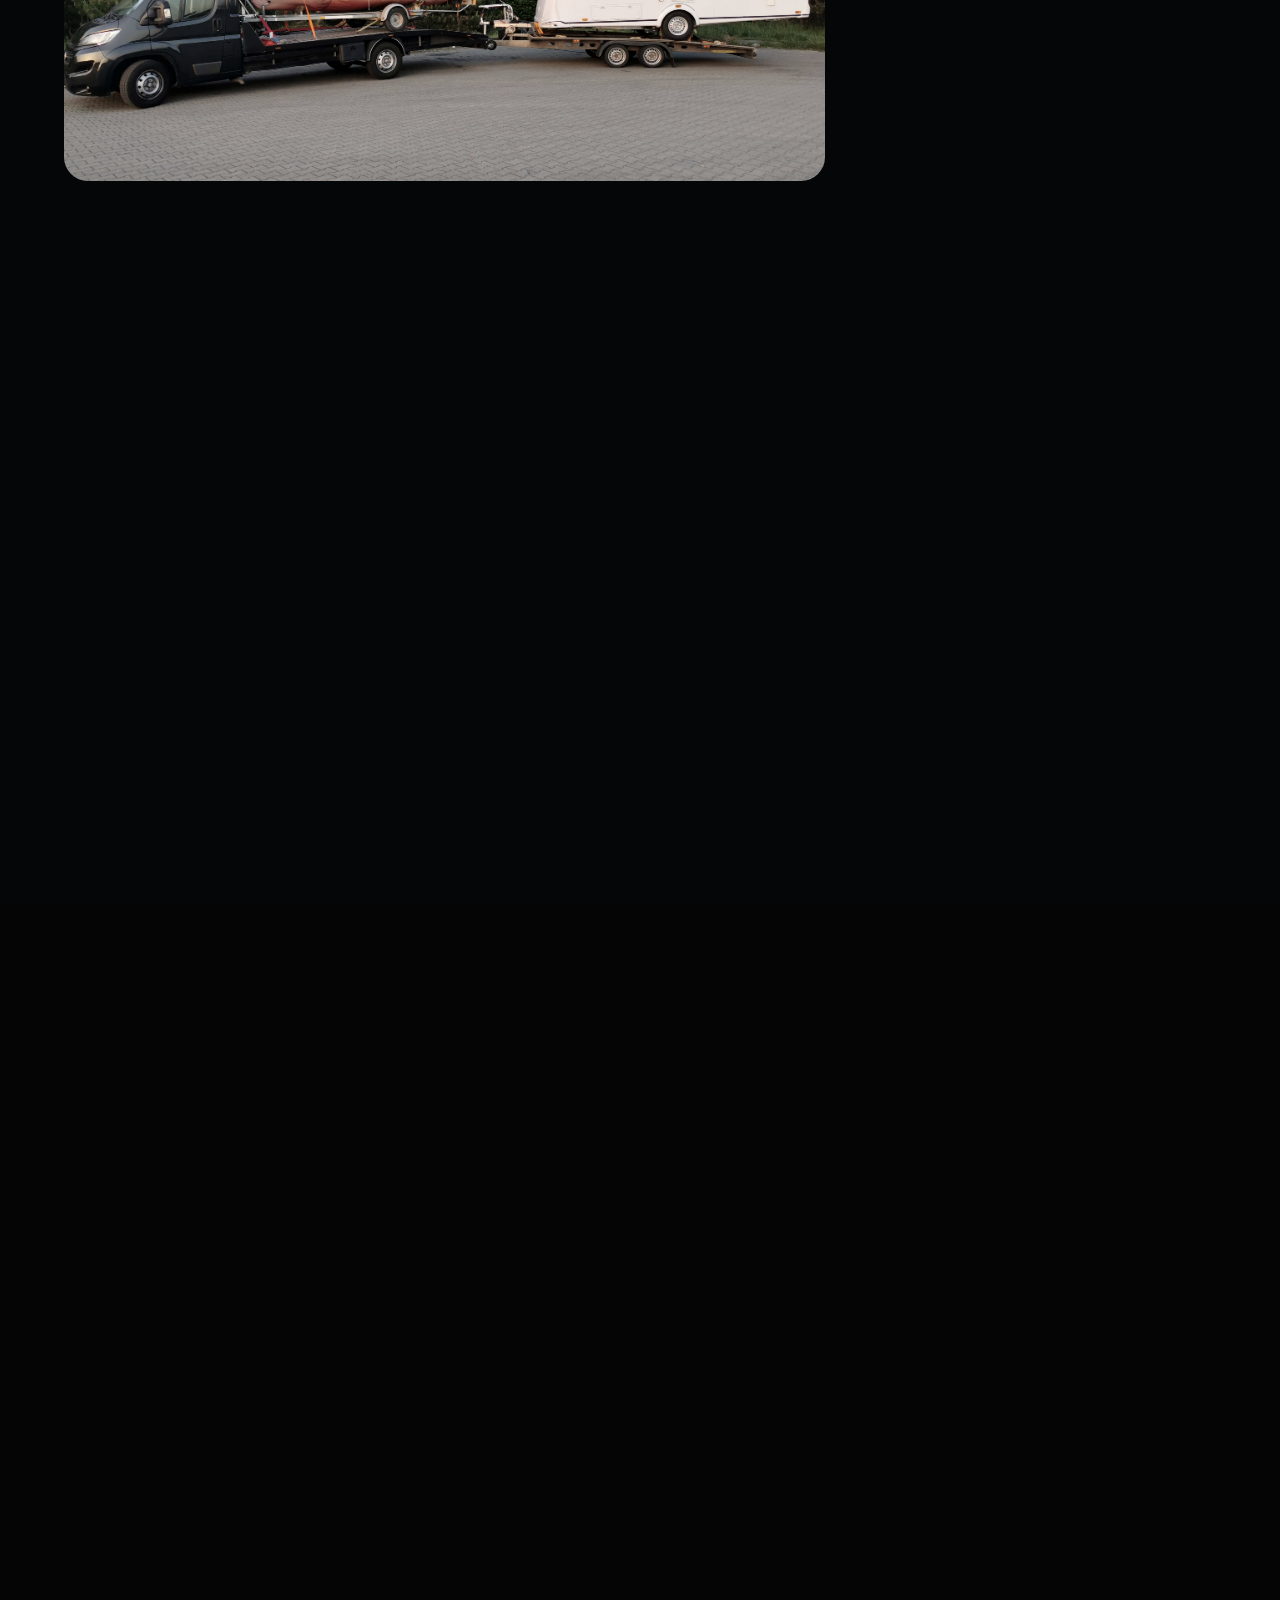
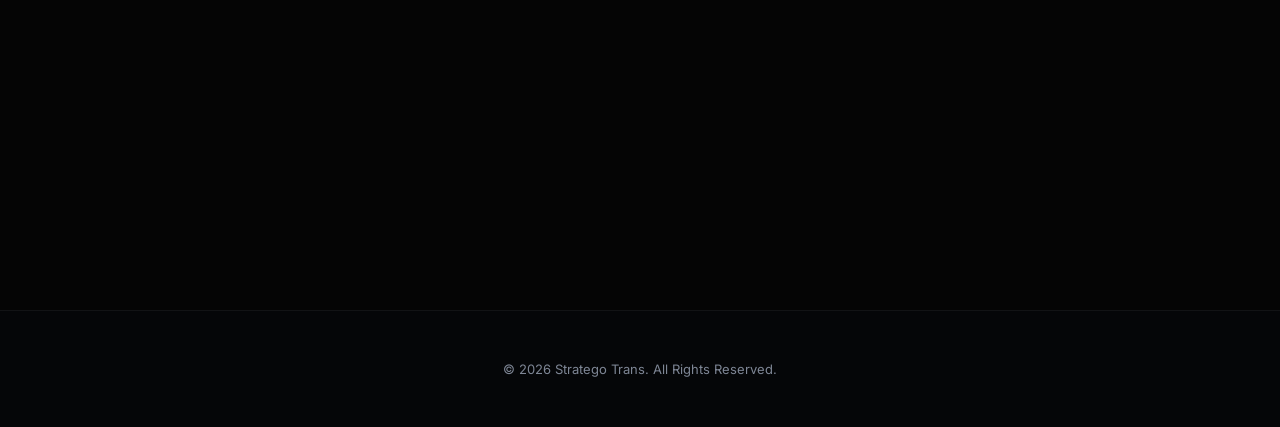
==== commit 1a7a2e41: "Update index.html" ====
--- a/index.html
+++ b/index.html
@@ -196,10 +196,10 @@
                 <h2 id="contact-title">Let's Move Forward</h2>
             </div>
             
-            <form action="https://api.web3forms.com/submit" method="POST" class="contact-form" id="contactForm">
+            <form action="https://api.web3forms.com/submit" method="POST" class="contact-form" id="contactForm" onsubmit="updateRedirect()">
     <input type="hidden" name="access_key" value="7f057cee-d1fa-4f00-8242-bbabba4e6e4a">
     
-    <!-- Šis laukas nukreips į jūsų 'aciu.html' -->
+    <!-- Šis laukas bus automatiškai atnaujintas -->
     <input type="hidden" name="redirect" id="redirectInput" value="https://www.strategotrans.eu/aciu.html">
     
     <input type="checkbox" name="botcheck" class="hidden" style="display: none;">
@@ -212,10 +212,12 @@
 </form>
 
 <script>
-    // Ši funkcija paima kalbą iš localStorage ir prideda ją prie nuorodos
-    const currentLang = localStorage.getItem('preferredLang') || 'en';
-    const redirectInput = document.getElementById('redirectInput');
-    redirectInput.value = "https://www.strategotrans.eu/aciu.html?lang=" + currentLang;
+    function updateRedirect() {
+        // Paimame šviežią kalbą iš localStorage prieš pat išsiunčiant
+        const lang = localStorage.getItem('preferredLang') || 'en';
+        const redirectInput = document.getElementById('redirectInput');
+        redirectInput.value = "https://www.strategotrans.eu/aciu.html?lang=" + lang;
+    }
 </script>
             <div class="contact-info-box" style="margin-top: 40px; color: #fff;">
                 <h3 style="margin-bottom: 15px;">Stratego Trans Sp. z o.o.</h3>
